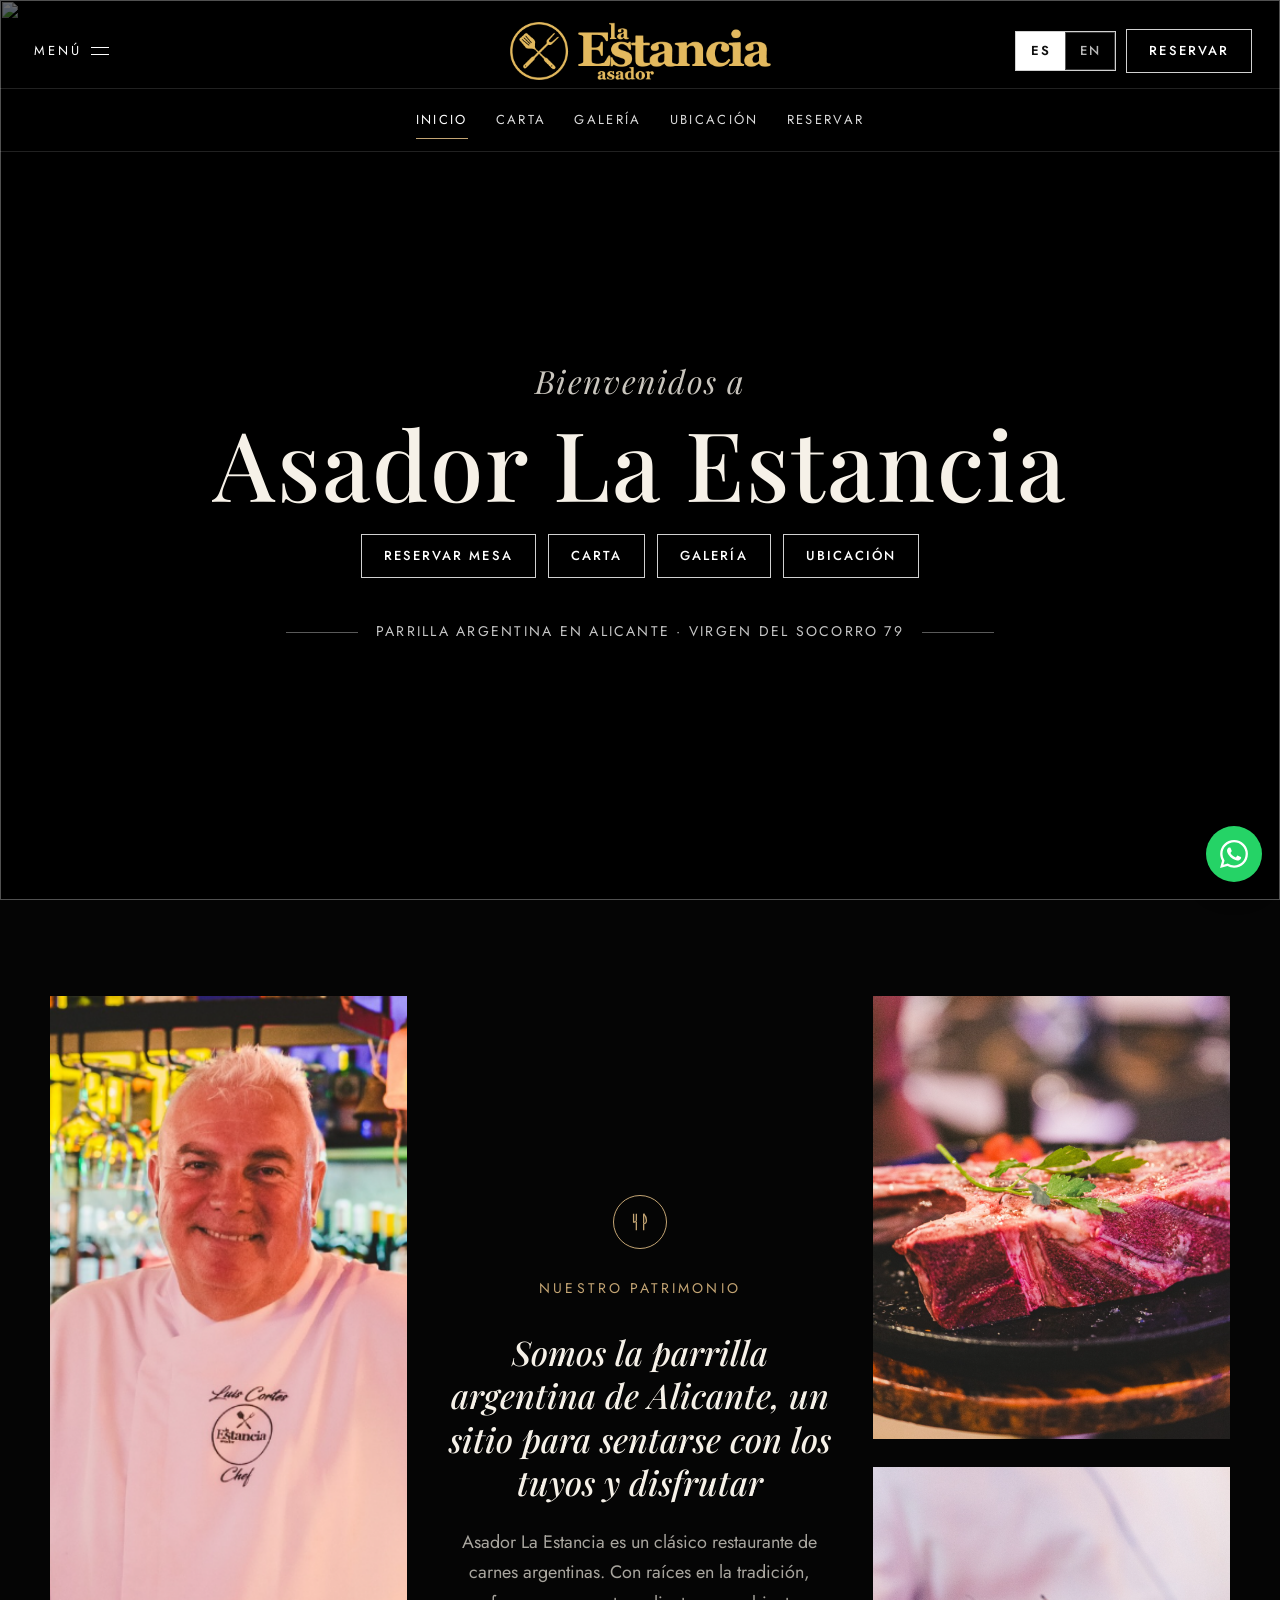
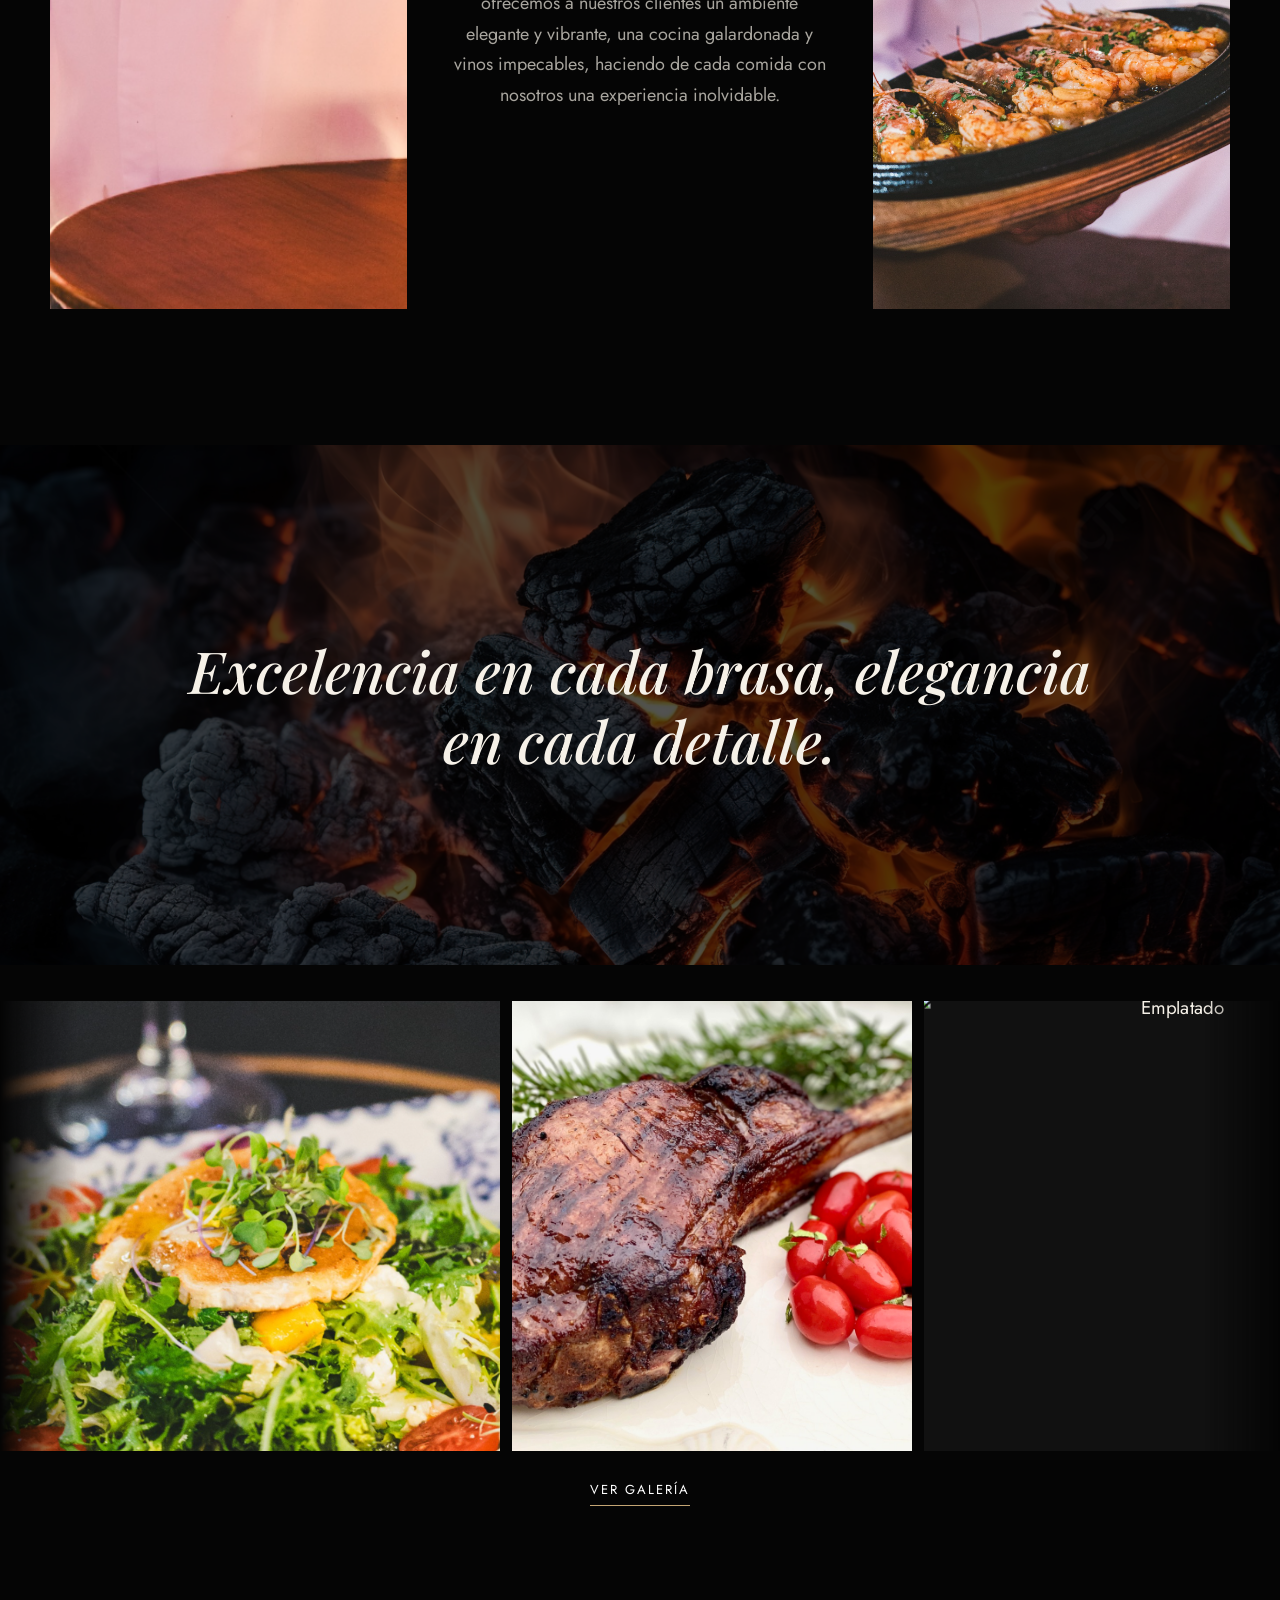
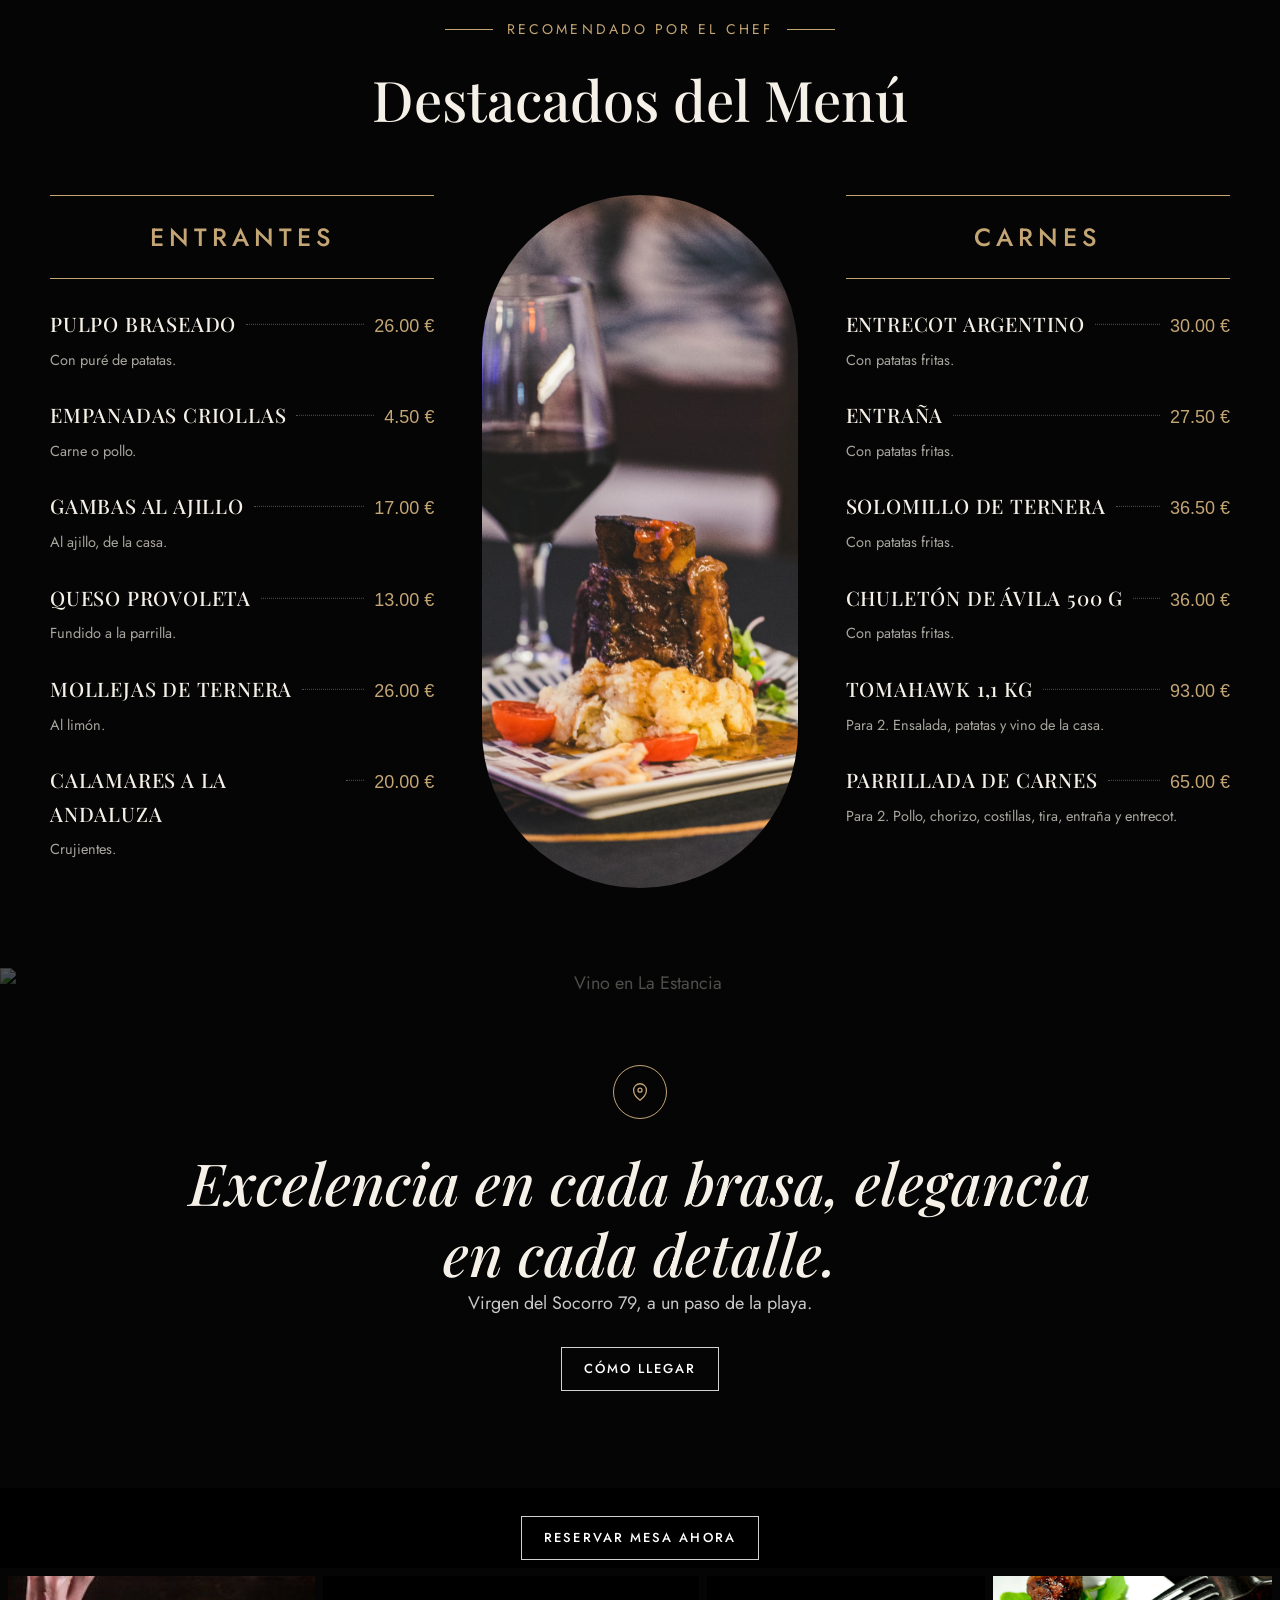
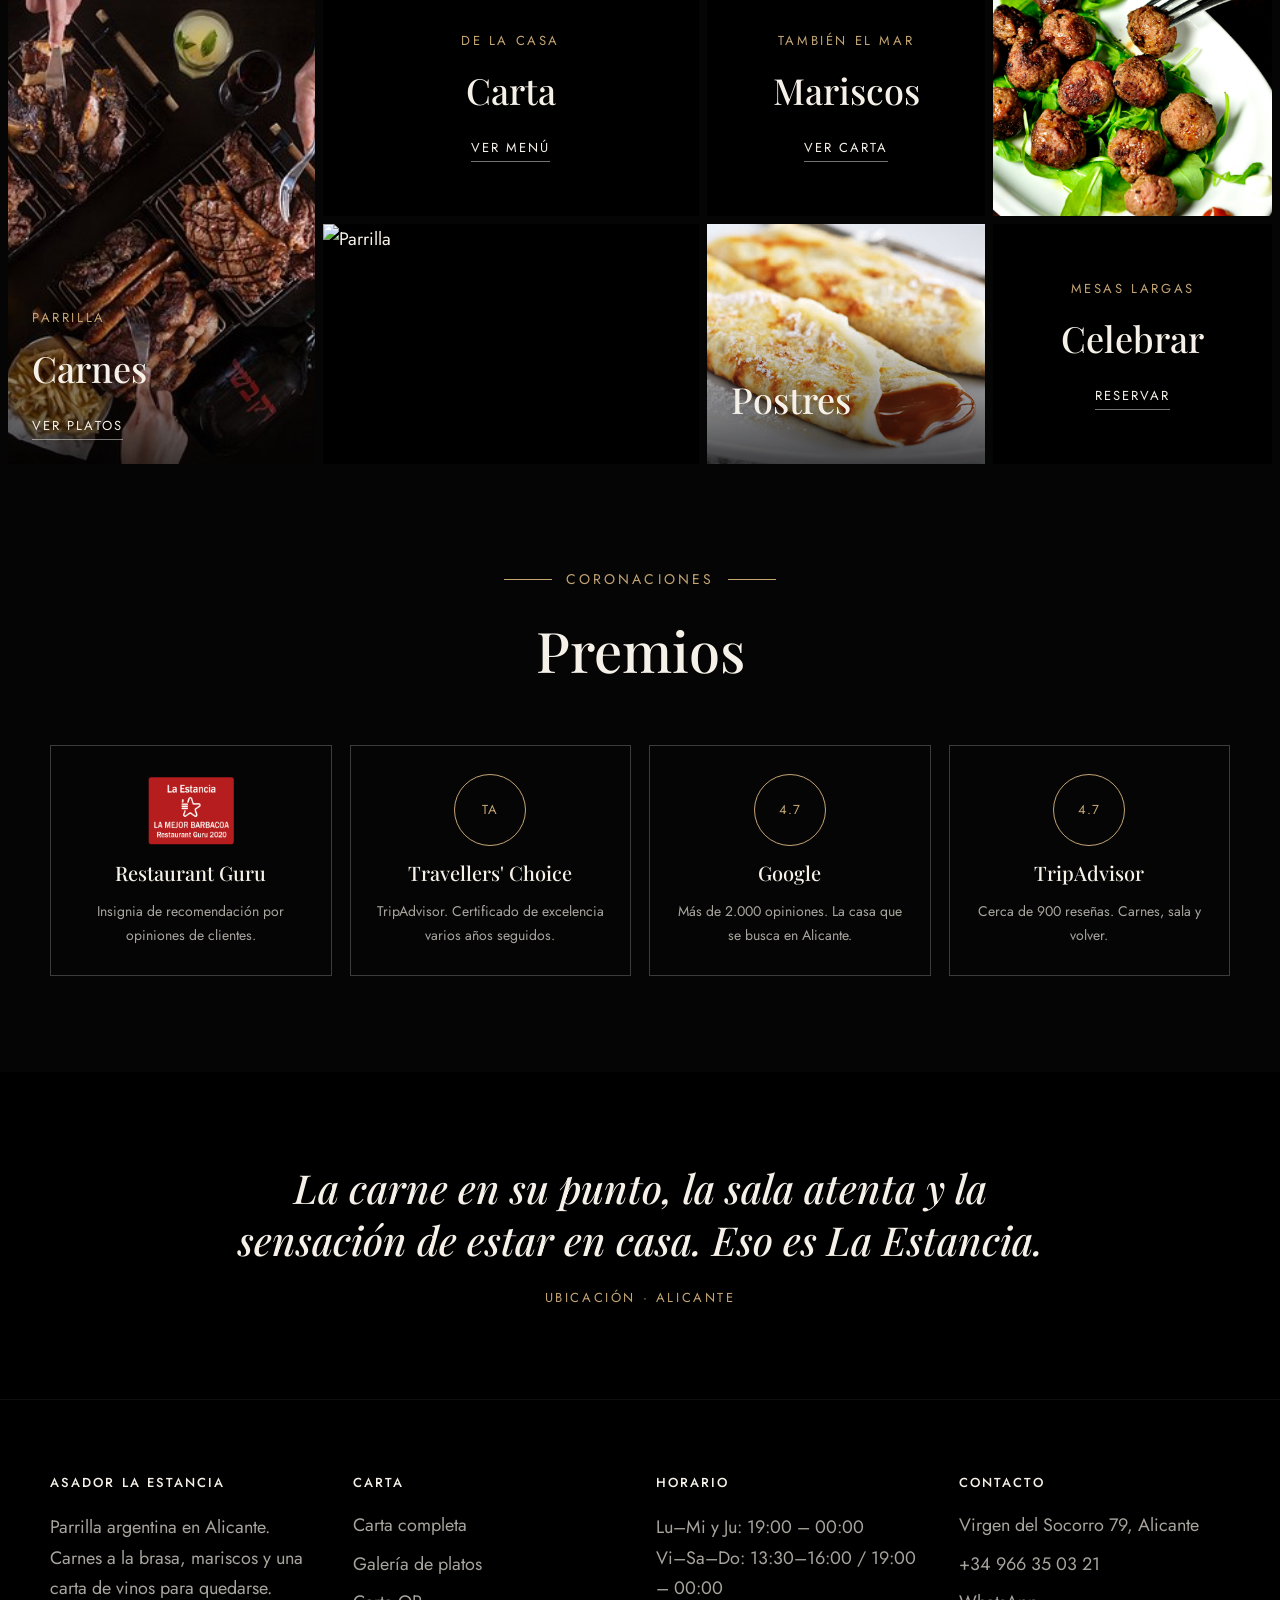
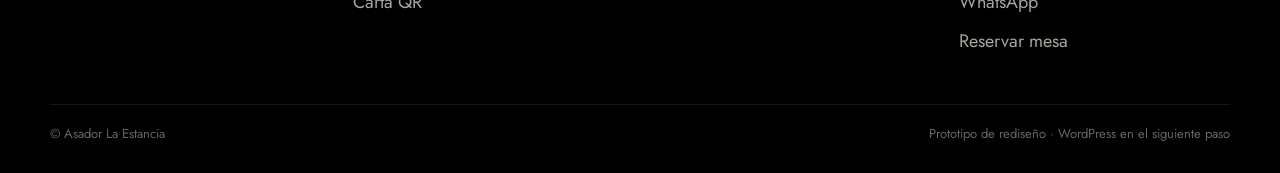
==== index.html @ e01e10c6 "Menu y sizes" ====
<!DOCTYPE html>
<html lang="es">
<head>
  <meta charset="UTF-8">
  <meta name="viewport" content="width=device-width, initial-scale=1">
  <title>Asador La Estancia · Parrilla argentina en Alicante</title>
  <meta name="description" content="Asador argentino en Alicante. Carnes a la brasa, mariscos y carta de vinos. Reserva mesa en Virgen del Socorro 79.">
  <link rel="icon" href="assets/images/brand/icon.png">
  <link rel="preconnect" href="https://fonts.googleapis.com">
  <link rel="preconnect" href="https://fonts.gstatic.com" crossorigin>
  <link href="https://fonts.googleapis.com/css2?family=Jost:wght@300;400;500;600&family=Playfair+Display:ital,wght@0,400;0,500;0,600;0,700;1,400;1,500;1,600&display=swap" rel="stylesheet">
  <link rel="stylesheet" href="css/style.css">
</head>
<body data-page="inicio">
  <a class="skip" href="#contenido">Saltar al contenido</a>
  <header class="site-header" data-header></header>

  <main id="contenido">
    <section class="hero">
      <div class="hero-slides" data-hero-slides aria-hidden="true">
        <img class="hero-bg is-active" src="assets/images/Hero1.png" alt="">
        <img class="hero-bg" src="assets/images/feast.jpg" alt="">
        <img class="hero-bg" src="assets/images/gallery/ember.jpg" alt="">
      </div>
      <div class="hero-content">
        <p class="hero-welcome" data-copy="h1">Bienvenidos a</p>
        <h1>Asador La Estancia</h1>
        <div class="hero-actions">
          <a class="btn-ghost" href="reservas.html" data-i18n="bookTable">Reservar mesa</a>
          <a class="btn-ghost" href="carta.html" data-i18n="nav.carta">Carta</a>
          <a class="btn-ghost" href="galeria.html" data-i18n="nav.galeria">Galería</a>
          <a class="btn-ghost" href="contacto.html" data-i18n="nav.contacto">La casa</a>
        </div>
        <p class="hero-note" data-copy="note">Parrilla argentina en Alicante · Virgen del Socorro 79</p>
      </div>
    </section>

    <section class="intro">
      <div class="intro-grid">
        <figure class="intro-photo intro-photo-tall">
          <img src="assets/images/Luis.png" alt="Luis, al frente de Asador La Estancia">
        </figure>
        <div class="intro-copy">
          <div class="gold-icon" aria-hidden="true">
            <svg viewBox="0 0 24 24" fill="none" stroke="currentColor" stroke-width="1.4"><path d="M8 3v7a2 2 0 0 1-2 2H5V3"/><path d="M8 12v9"/><path d="M16 3c2 2.2 3 4.5 3 7.2 0 2.3-1.2 3.8-3 3.8V21"/><path d="M16 3v10"/></svg>
          </div>
          <p class="section-kicker" data-copy="aboutK">La casa</p>
          <h2 data-copy="intro">Somos la parrilla argentina de Alicante, un sitio para sentarse con los tuyos y disfrutar</h2>
          <p data-copy="introP">Asador La Estancia es un clásico restaurante de carnes argentinas. Con raíces en la tradición, ofrecemos a nuestros clientes un ambiente elegante y vibrante, una cocina galardonada y vinos impecables, haciendo de cada comida con nosotros una experiencia inolvidable.</p>
        </div>
        <div class="intro-stack">
          <figure class="intro-photo">
            <img src="assets/images/intro2.png" alt="">
          </figure>
          <figure class="intro-photo">
            <img src="assets/images/intro3.png" alt="">
          </figure>
        </div>
      </div>
    </section>

        <section class="cta-band">
      <img src="assets/images/intro5.jpg" alt="Vino en La Estancia">
      <div class="inner">
        <h2 data-copy="cta1">Excelencia en cada brasa, elegancia en cada detalle.</h2>
      </div>
    </section>

    <section class="lookbook">
      <div class="lookbook-rail" data-lookbook>
        <div class="lookbook-track">
          <a class="lookbook-item" href="galeria.html"><img src="assets/images/intro4.png" alt="Plato de la casa"></a>
          <a class="lookbook-item is-wide" href="galeria.html"><img src="assets/images/tomahawk.jpg" alt="Tomahawk"></a>
          <a class="lookbook-item" href="galeria.html"><img src="assets/images/gallery/plated.jpg" alt="Emplatado"></a>
          <a class="lookbook-item" href="galeria.html"><img src="assets/images/gallery/prawns.jpg" alt="Gambas"></a>
          <a class="lookbook-item is-wide" href="galeria.html"><img src="assets/images/feast.jpg" alt="Parrillada"></a>
          <a class="lookbook-item" href="galeria.html"><img src="assets/images/gallery/seafood.jpg" alt="Mariscos"></a>
          <a class="lookbook-item" href="galeria.html"><img src="assets/images/gallery/ribs.jpg" alt="Costillas"></a>
          <a class="lookbook-item" href="galeria.html"><img src="assets/images/gallery/chimichurri.jpg" alt="Chimichurri"></a>
          <a class="lookbook-item" href="galeria.html"><img src="assets/images/gallery/wine.jpg" alt="Vino"></a>
          <a class="lookbook-item" href="galeria.html"><img src="assets/images/gallery/ember.jpg" alt="Brasa"></a>
          <a class="lookbook-item" href="galeria.html"><img src="assets/images/panqueques.jpg" alt="Panqueques"></a>
          <a class="lookbook-item is-wide" href="galeria.html"><img src="assets/images/gallery/cuttlefish.jpg" alt="Sepia"></a>
        </div>
      </div>
      <a class="intro-more lookbook-more" href="galeria.html" data-copy="galleryMore">Ver galería</a>
    </section>

    <section class="featured">
      <p class="section-kicker" data-copy="kicker">Carta destacada</p>
      <h2 class="section-title" data-copy="grill">La parrilla</h2>
      <div class="container menu-split">
        <div class="menu-col">
          <h2 data-copy="starters">Entrantes</h2>
          <article class="menu-item" data-dish="0">
            <header><h4>Pulpo braseado</h4><span class="price">26.00 €</span></header>
            <p>Con puré de patatas.</p>
          </article>
          <article class="menu-item" data-dish="1">
            <header><h4>Empanadas criollas</h4><span class="price">4.50 €</span></header>
            <p>Carne o pollo.</p>
          </article>
          <article class="menu-item" data-dish="2">
            <header><h4>Gambas al ajillo</h4><span class="price">17.00 €</span></header>
            <p>Al ajillo, de la casa.</p>
          </article>
          <article class="menu-item" data-dish="3">
            <header><h4>Queso provoleta</h4><span class="price">13.00 €</span></header>
            <p>Fundido a la parrilla.</p>
          </article>
          <article class="menu-item" data-dish="4">
            <header><h4>Mollejas de ternera</h4><span class="price">26.00 €</span></header>
            <p>Al limón.</p>
          </article>
          <article class="menu-item" data-dish="5">
            <header><h4>Calamares a la andaluza</h4><span class="price">20.00 €</span></header>
            <p>Crujientes.</p>
          </article>
        </div>
        <figure class="menu-visual">
          <img src="assets/images/menu.png" alt="Tomahawk a la parrilla">
        </figure>
        <div class="menu-col">
          <h2 data-copy="meats">Carnes</h2>
          <article class="menu-item" data-dish="6">
            <header><h4>Entrecot argentino</h4><span class="price">30.00 €</span></header>
            <p>Con patatas fritas.</p>
          </article>
          <article class="menu-item" data-dish="7">
            <header><h4>Entraña</h4><span class="price">27.50 €</span></header>
            <p>Con patatas fritas.</p>
          </article>
          <article class="menu-item" data-dish="8">
            <header><h4>Solomillo de ternera</h4><span class="price">36.50 €</span></header>
            <p>Con patatas fritas.</p>
          </article>
          <article class="menu-item" data-dish="9">
            <header><h4>Chuletón de Ávila 500 g</h4><span class="price">36.00 €</span></header>
            <p>Con patatas fritas.</p>
          </article>
          <article class="menu-item" data-dish="10">
            <header><h4>Tomahawk 1,1 kg</h4><span class="price">93.00 €</span></header>
            <p>Para 2. Ensalada, patatas y vino de la casa.</p>
          </article>
          <article class="menu-item" data-dish="11">
            <header><h4>Parrillada de carnes</h4><span class="price">65.00 €</span></header>
            <p>Para 2. Pollo, chorizo, costillas, tira, entraña y entrecot.</p>
          </article>
        </div>
      </div>
    </section>

    <section class="cta-band">
      <img src="assets/images/gallery/wine.jpg" alt="Vino en La Estancia">
      <div class="inner">
        <div class="gold-icon" aria-hidden="true">
          <svg viewBox="0 0 24 24" fill="none" stroke="currentColor" stroke-width="1.4"><path d="M12 21s7-5.4 7-11a7 7 0 1 0-14 0c0 5.6 7 11 7 11z"/><circle cx="12" cy="10" r="2.2"/></svg>
        </div>
        <h2 data-copy="cta">Una sola casa. La brasa, el vino y la mesa, en el centro de Alicante.</h2>
        <p data-copy="beach">Virgen del Socorro 79, a un paso de la playa.</p>
        <a class="btn-ghost" href="contacto.html" data-i18n="howTo">Cómo llegar</a>
      </div>
    </section>

    <div class="book-bar">
      <a class="btn-ghost" href="reservas.html" data-i18n="bookNow">Reservar mesa ahora</a>
    </div>

    <section class="mosaic">
      <a class="tile dark" href="carta.html">
        <div class="copy">
          <small data-tile="from">De la casa</small>
          <h3 data-tile="menu">Carta</h3>
          <span class="more" data-tile="viewMenu">Ver menú</span>
        </div>
      </a>
      <a class="tile photo tall" href="galeria.html">
        <img src="assets/images/feast.jpg" alt="Parrillada de La Estancia">
        <div class="copy">
          <small data-tile="grill">Parrilla</small>
          <h3 data-tile="meats">Carnes</h3>
          <span class="more" data-tile="viewDishes">Ver platos</span>
        </div>
      </a>
      <a class="tile dark" href="carta.html#pescados">
        <div class="copy">
          <small data-tile="sea">También el mar</small>
          <h3 data-tile="seafood">Mariscos</h3>
          <span class="more" data-tile="viewCarta">Ver carta</span>
        </div>
      </a>
      <a class="tile photo" href="galeria.html">
        <img src="assets/images/gallery/ember.jpg" alt="Brasa del asador">
      </a>
      <a class="tile photo" href="galeria.html">
        <img src="assets/images/gallery/grill.jpg" alt="Parrilla">
      </a>
      <a class="tile photo" href="carta.html#postres">
        <img src="assets/images/panqueques.jpg" alt="Panqueque con helado">
        <div class="copy">
          <small data-tile="end">El final</small>
          <h3 data-tile="desserts">Postres</h3>
        </div>
      </a>
      <a class="tile dark" href="reservas.html">
        <div class="copy">
          <small data-tile="long">Mesas largas</small>
          <h3 data-tile="celebrate">Celebrar</h3>
          <span class="more" data-tile="book">Reservar</span>
        </div>
      </a>
    </section>

    <section class="awards" id="premios">
      <p class="section-kicker" data-copy="awardsK">Coronaciones</p>
      <h2 class="section-title" data-copy="awards">Premios</h2>
      <div class="container award-grid">
        <article class="award-card">
          <img src="assets/images/guru.png" alt="Restaurant Guru">
          <strong>Restaurant Guru</strong>
          <span data-award="0">Insignia de recomendación por opiniones de clientes.</span>
        </article>
        <article class="award-card">
          <div class="award-mark">TA</div>
          <strong>Travellers' Choice</strong>
          <span data-award="1">TripAdvisor. Certificado de excelencia varios años seguidos.</span>
        </article>
        <article class="award-card">
          <div class="award-mark">4.7</div>
          <strong>Google</strong>
          <span data-award="2">Más de 2.000 opiniones. La casa que se busca en Alicante.</span>
        </article>
        <article class="award-card">
          <div class="award-mark">4.7</div>
          <strong>TripAdvisor</strong>
          <span data-award="3">Cerca de 900 reseñas. Carnes, sala y volver.</span>
        </article>
      </div>
    </section>

    <section class="quote-block">
      <h2 data-copy="quote">La carne en su punto, la sala atenta y la sensación de estar en casa. Eso es La Estancia.</h2>
      <cite data-copy="cite">Ubicación · Alicante</cite>
    </section>
  </main>

  <footer class="site-footer" data-footer></footer>
  <script src="js/menu.js"></script>
  <script src="js/allergens.js"></script>
  <script src="js/site.js"></script>
</body>
</html>
---- css/style.css ----
:root {
  --bg: #050505;
  --bg-soft: #0b0b0b;
  --ink: #f6f1e8;
  --muted: rgba(246, 241, 232, 0.68);
  --dim: rgba(246, 241, 232, 0.42);
  --gold: #c4a574;
  --gold-soft: rgba(196, 165, 116, 0.85);
  --line: rgba(255, 255, 255, 0.22);
  --serif: "Playfair Display", "Times New Roman", serif;
  --sans: "Jost", "Helvetica Neue", sans-serif;
  --price: Helvetica, "Helvetica Neue", Arial, sans-serif;
  --header-h: 148px;
}

*,
*::before,
*::after { box-sizing: border-box; }

html { scroll-behavior: smooth; }

.reveal {

  opacity: 0;
  transform: translateY(40px);
  transition: opacity 0.9s ease, transform 0.95s cubic-bezier(0.22, 1, 0.36, 1);
}

.reveal.is-in {
  opacity: 1;
  transform: none;
}

@keyframes line-wipe {
  0% { transform: scaleX(1); transform-origin: left center; }
  42% { transform: scaleX(0); transform-origin: left center; }
  43% { transform: scaleX(0); transform-origin: right center; }
  100% { transform: scaleX(1); transform-origin: right center; }
}

@media (prefers-reduced-motion: reduce) {
  html { scroll-behavior: auto; }
  .reveal {
    opacity: 1;
    transform: none;
    transition: none;
  }
  .intro-photo img { transform: none; transition: none; }
  .lookbook-track { animation: none; }
  .lookbook-rail { overflow-x: auto; mask-image: none; }
  .lookbook-set[aria-hidden="true"] { display: none; }
  .header-nav a::after,
  .nav-drawer a::after,
  .intro-more::after,
  .tile .more::after {
    transition: none;
    animation: none !important;
  }
}

html, body {
  margin: 0;
  padding: 0;
  background: var(--bg);
  color: var(--ink);
  font-family: var(--sans);
  font-weight: 400;
  font-size: 18px;
  line-height: 1.7;
}

img { max-width: 100%; display: block; }
a { color: inherit; text-decoration: none; }
button, input, select, textarea { font: inherit; color: inherit; }
button { cursor: pointer; background: none; border: 0; }

.skip {
  position: absolute;
  left: -999px;
  top: 0;
}

.skip:focus {
  left: 16px;
  top: 16px;
  z-index: 80;
  background: #fff;
  color: #111;
  padding: 8px 12px;
}

.visually-hidden {
  position: absolute;
  width: 1px;
  height: 1px;
  overflow: hidden;
  clip: rect(0 0 0 0);
}

.container {
  width: min(1180px, calc(100% - 48px));
  margin: 0 auto;
}

.narrow { width: min(760px, calc(100% - 48px)); }

/* Header — PatioTime overlay */
.site-header {
  position: absolute;
  inset: 0 0 auto;
  z-index: 40;
  color: #fff;
}

.site-header.is-solid {
  position: fixed;
  background: rgba(5, 5, 5, 0.94);
  backdrop-filter: blur(10px);
  border-bottom: 1px solid rgba(255, 255, 255, 0.06);
}

.header-top {
  display: grid;
  grid-template-columns: 1fr auto 1fr;
  align-items: center;
  gap: 16px;
  padding: 22px 28px 8px;
}

.menu-toggle {
  justify-self: start;
  display: inline-flex;
  align-items: center;
  gap: 10px;
  letter-spacing: 0.22em;
  font-size: 13px;
  text-transform: uppercase;
  color: #fff;
}

.menu-toggle-icon {
  width: 18px;
  height: 10px;
  display: block;
  position: relative;
  flex: 0 0 18px;
}

.menu-toggle-icon::before,
.menu-toggle-icon::after {
  content: "";
  position: absolute;
  left: 0;
  right: 0;
  height: 1px;
  background: #fff;
}

.menu-toggle-icon::before { top: 1px; }
.menu-toggle-icon::after { bottom: 1px; }

.brand {
  display: grid;
  justify-items: center;
  gap: 4px;
}

.brand img,
.brand-logo {
  height: 58px;
  width: auto;
}

.brand-logo-mark { display: none; }

.brand small {
  display: none;
}

.btn-ghost {
  display: inline-flex;
  align-items: center;
  justify-content: center;
  min-height: 44px;
  padding: 0 22px;
  border: 1px solid rgba(255, 255, 255, 0.82);
  color: #fff;
  letter-spacing: 0.16em;
  text-transform: uppercase;
  font-size: 13px;
  font-weight: 500;
  transition: 0.25s ease;
}

.btn-ghost:hover {
  background: #fff;
  color: #111;
}

.header-actions {
  justify-self: end;
  display: flex;
  align-items: center;
  gap: 10px;
}

.header-lang {
  display: inline-flex;
  border: 1px solid rgba(255, 255, 255, 0.82);
}

.header-lang button {
  min-height: 44px;
  padding: 0 12px;
  border: 0;
  letter-spacing: 0.14em;
  text-transform: uppercase;
  font-size: 13px;
  font-weight: 500;
  color: rgba(255, 255, 255, 0.72);
  -webkit-text-fill-color: rgba(255, 255, 255, 0.72);
}

.header-lang button.is-active,
.lang-toggle.header-lang button.is-active {
  color: #111 !important;
  -webkit-text-fill-color: #111 !important;
  background: #fff;
  font-weight: 600;
}

.header-lang button + button {
  border-left: 1px solid rgba(255, 255, 255, 0.35);
}

.header-nav {
  display: flex;
  justify-content: center;
  gap: 28px;

      border-style: solid;
    border-width: 1px 0px 1px 0px;
    border-color: #FFFFFF21;
    padding: 20px 0px 20px 0px;
}

.header-nav a {
  position: relative;
  font-size: 13px;
  letter-spacing: 0.18em;
  text-transform: uppercase;
  color: rgba(255, 255, 255, 0.86);
}

.header-nav a::after {
  content: "";
  position: absolute;
  left: 0;
  right: 0;
  bottom: -8px;
  height: 1px;
  background: var(--gold);
  transform: scaleX(0);
  transform-origin: right center;
  transition: transform 0.45s cubic-bezier(0.22, 1, 0.36, 1);
}

.header-nav a:hover { color: #fff; }

.header-nav a:hover::after {
  transform: scaleX(1);
  transform-origin: left center;
}

.header-nav a.is-active {
  color: #fff;
}

.header-nav a.is-active::after {
  transform: scaleX(1);
  transform-origin: left center;
}

.header-nav a.is-active:hover::after {
  animation: line-wipe 0.7s cubic-bezier(0.22, 1, 0.36, 1);
}

.nav-drawer a.is-active {
  color: var(--gold);
}

.nav-drawer {
  position: fixed;
  inset: 0;
  background-color: #050505;
  background-image:
    linear-gradient(rgba(5, 5, 5, 0.72), rgba(5, 5, 5, 0.72)),
    url("../assets/images/asado.webp");
  background-position: center;
  background-size: cover;
  background-repeat: no-repeat;
  z-index: 50;
  display: none;
  align-items: center;
  justify-content: center;
  text-align: center;
}

.nav-drawer.is-open { display: flex; }

.nav-drawer nav {
  display: grid;
  gap: 18px;
}

.nav-drawer a {
  position: relative;
  display: inline-block;
  justify-self: center;
  font-family: var(--serif);
  font-size: clamp(28px, 5vw, 42px);
  font-style: italic;
}

.nav-drawer a::after {
  content: "";
  position: absolute;
  left: 0;
  right: 0;
  bottom: -4px;
  height: 1px;
  background: var(--gold);
  transform: scaleX(0);
  transform-origin: right center;
  transition: transform 0.45s cubic-bezier(0.22, 1, 0.36, 1);
}

.nav-drawer a:hover::after,
.nav-drawer a.is-active::after {
  transform: scaleX(1);
  transform-origin: left center;
}

.nav-drawer a.is-active:hover::after {
  animation: line-wipe 0.7s cubic-bezier(0.22, 1, 0.36, 1);
}

.nav-drawer .close {
  position: absolute;
  top: 28px;
  right: 32px;
  letter-spacing: 0.18em;
  text-transform: uppercase;
  font-size: 13px;
}

/* Hero */
.hero {
  position: relative;
  min-height: 100vh;
  display: grid;
  place-items: center;
  text-align: center;
  overflow: hidden;
  background: #000;
}

.hero-slides {
  position: absolute;
  inset: 0;
}

.hero img.hero-bg,
.page-hero img.hero-bg {
  position: absolute;
  inset: 0;
  width: 100%;
  height: 100%;
  object-fit: cover;
  filter: brightness(0.42) saturate(0.92);
}

.hero-slides .hero-bg {
  opacity: 0;
  transform: scale(1);
  transition: opacity 1.1s ease;
}

.hero-slides .hero-bg.is-active {
  opacity: 1;
  animation: hero-zoom 5s linear forwards;
}

@keyframes hero-zoom {
  from { transform: scale(1.22); }
  to { transform: scale(1); }
}

@media (prefers-reduced-motion: reduce) {
  .hero-slides .hero-bg.is-active { animation: none; transform: scale(1); }
}

.hero-content,
.page-hero-content {
  position: relative;
  z-index: 2;
  width: min(980px, calc(100% - 32px));
  padding: 170px 0 72px;
}

.hero-welcome {
  margin: 0 0 10px;
  font-family: var(--serif);
  font-style: italic;
  font-weight: 400;
  font-size: clamp(20px, 3vw, 32px);
  letter-spacing: 0.04em;
  color: rgba(246, 241, 232, 0.82);
}

.hero h1,
.page-hero h1 {
  margin: 0 0 28px;
  font-family: var(--serif);
  font-weight: 500;
  font-size: clamp(48px, 8vw, 96px);
  line-height: 0.92;
  letter-spacing: 0.02em;
}

.hero-actions {
  display: flex;
  flex-wrap: wrap;
  justify-content: center;
  gap: 12px;
}

.hero-note {
  display: flex;
  align-items: center;
  justify-content: center;
  gap: 18px;
  margin: 42px 0 0;
  letter-spacing: 0.16em;
  text-transform: uppercase;
  font-size: 14px;
  color: rgba(255, 255, 255, 0.78);
}

.hero-note::before,
.hero-note::after {
  content: "";
  width: 72px;
  height: 1px;
  background: rgba(255, 255, 255, 0.35);
}

.page-hero {
  position: relative;
  min-height: 46vh;
  display: grid;
  place-items: center;
  text-align: center;
  overflow: hidden;
  background: #000;
}

.page-hero p {
  margin: 0;
  color: rgba(255, 255, 255, 0.78);
}

/* Intro — 3 columns like PatioTime About */
.intro {
  padding: 96px 24px;
  background: var(--bg);
}

.intro-grid {
  width: min(1180px, 100%);
  margin: 0 auto;
  display: grid;
  grid-template-columns: minmax(0, 1fr) minmax(260px, 1.15fr) minmax(0, 1fr);
  gap: 28px;
  align-items: stretch;
  min-height: 640px;
}

.intro-photo {
  margin: 0;
  overflow: hidden;
  background: #111;
  height: 100%;
}

.intro-photo img {
  width: 100%;
  height: 100%;
  object-fit: cover;
  display: block;
  transform: scale(1.08);
  transition: transform 1.6s cubic-bezier(0.22, 1, 0.36, 1);
}

.intro-photo.reveal.is-in img,
.intro-photo:not(.reveal) img {
  transform: none;
}

.intro-photo-tall { min-height: 640px; }
.intro-photo-tall img { object-position: 50% 18%; }

.intro-stack {
  display: grid;
  grid-template-rows: 1fr 1fr;
  gap: 28px;
  height: 100%;
}

.intro-stack .intro-photo { min-height: 0; }

.intro-copy {
  display: grid;
  place-content: center;
  justify-items: center;
  text-align: center;
  padding: 36px 12px;
}

.intro-more {
  position: relative;
  display: inline-block;
  margin-top: 28px;
  letter-spacing: 0.16em;
  text-transform: uppercase;
  font-size: 13px;
  padding-bottom: 4px;
  color: #fff;
  transition: color 0.25s ease;
}

.intro-more::after {
  content: "";
  position: absolute;
  left: 0;
  right: 0;
  bottom: 0;
  height: 1px;
  background: var(--gold);
  transform: scaleX(1);
  transform-origin: left center;
}

.intro-more:hover { color: var(--gold); }

.intro-more:hover::after {
  animation: line-wipe 0.7s cubic-bezier(0.22, 1, 0.36, 1);
}

.gold-icon {
  width: 54px;
  height: 54px;
  margin: 0 auto 28px;
  border: 1px solid var(--gold);
  border-radius: 50%;
  display: grid;
  place-items: center;
  color: var(--gold);
}

.gold-icon svg { width: 22px; height: 22px; }

.intro h2,
.quote-block h2 {
  margin: 0 auto 22px;
  max-width: 820px;
  font-family: var(--serif);
  font-style: italic;
  font-weight: 500;
  font-size: clamp(26px, 3.4vw, 40px);
  line-height: 1.28;
}

.cta-band h2 {
  margin: 0 auto;
  max-width: 920px;
  font-family: var(--serif);
  font-style: italic;
  font-weight: 500;
  font-size: clamp(32px, 5.2vw, 58px);
  line-height: 1.22;
}

.intro-copy h2 {
  max-width: 420px;
  font-size: clamp(28px, 3vw, 34px);
}

.intro p,
.quote-block p {
  margin: 0 auto;
  max-width: 680px;
  color: var(--muted);
}

.intro-copy p:not(.section-kicker) {
  max-width: 380px;
}

/* Lookbook — infinite product reel */
.lookbook {
  padding: 36px 0 20px;
  text-align: center;
  overflow: hidden;
  
}

.lookbook .section-kicker { margin-bottom: 28px; }

.lookbook-rail {
  overflow: hidden;
  mask-image: linear-gradient(90deg, transparent, #000 6%, #000 94%, transparent);
}

.lookbook-track {
  display: flex;
  width: max-content;
  animation: lookbook-scroll 55s linear infinite;
}

.lookbook-rail:hover .lookbook-track,
.lookbook-rail:focus-within .lookbook-track {
  animation-play-state: paused;
}

.lookbook-set {
  display: flex;
  gap: 12px;
  padding-right: 12px;
}

.lookbook-item {
  position: relative;
  flex: 0 0 auto;
  width: 500px;
  height: 50vh;
  overflow: hidden;
  background: #111;
}

.lookbook-item.is-wide { width: 400px; }

.lookbook-item img {
  width: 100%;
  height: 100%;
  object-fit: cover;
  display: block;
  transform: scale(1.04);
  transition: transform 0.8s cubic-bezier(0.22, 1, 0.36, 1);
}

.lookbook-item:hover img { transform: scale(1.12); }

.lookbook-more { margin-top: 28px; }

@keyframes lookbook-scroll {
  from { transform: translateX(0); }
  to { transform: translateX(-50%); }
}

/* Featured menus */
.featured {
  padding: 92px 0 40px;
  background: var(--bg);
}

.section-kicker {
  display: flex;
  align-items: center;
  justify-content: center;
  gap: 14px;
  margin: 0 0 10px;
  text-align: center;
  letter-spacing: 0.22em;
  text-transform: uppercase;
  font-size: 14px;
  color: var(--gold) !important;
}

.section-kicker::before,
.section-kicker::after {
  content: "";
  flex: 1;
  max-width: 48px;
  height: 1px;
  background: var(--gold);
}

.intro-copy .section-kicker{
    padding-bottom: 30px;
}

.section-title {
  margin: 0 0 48px;
  text-align: center;
  font-family: var(--serif);
  font-weight: 500;
  font-size: clamp(34px, 5vw, 56px);
  color: var(--ink);
}

.menu-split {
  display: grid;
  grid-template-columns: 1fr minmax(220px, 0.82fr) 1fr;
  gap: 40px 48px;
  align-items: stretch;
}

.menu-visual {
  margin: 0;
  min-height: 560px;
  height: 100%;
  overflow: hidden;
  background: #111;
  border-radius: 280px 280px 280px 280px;
}

.menu-visual img {
  width: 100%;
  height: 100%;
  object-fit: cover;
  display: block;
}

.menu-col h2 {
  display: flex;
  align-items: center;
  justify-content: center;
  gap: 14px;
  margin: 0 0 28px;
  text-align: center;
  letter-spacing: 0.2em;
  text-transform: uppercase;
  font-size: 25px;
  font-weight: 500;
  color: var(--gold);
  padding-top: 20px;
  padding-bottom: 20px;
  border-bottom: solid 1px;
  border-top: solid 1px;
}



.menu-item {
  margin: 0 0 26px;
}

.menu-item header {
  display: flex;
  align-items: baseline;
  gap: 10px;
  width: 100%;
}

.menu-item header::after {
  content: "";
  order: 2;
  flex: 1 1 auto;
  min-width: 18px;
  border-bottom: 1px dotted rgba(255, 255, 255, 0.3);
  transform: translateY(-0.4em);
}

.menu-item h4,
.menu-item .name {
  order: 1;
  flex: 0 1 auto;
  margin: 0;
  font-family: var(--serif);
  font-size: 20px;
  font-weight: 500;
  letter-spacing: 0.04em;
  text-transform: uppercase;
}

.price,
.menu-item .price {
  font-family: var(--price);
}

.menu-item .price {
  order: 3;
  flex: 0 0 auto;
  margin-left: auto;
  color: var(--gold);
  font-size: 18px;
  white-space: nowrap;
}

.menu-item p,
.menu-item .desc {
  margin: 6px 0 0;
  color: var(--muted);
  font-size: 14.5px;
}

.menu-item .en {
  color: var(--dim);
  font-size: 13px;
}

.allergens {
  display: flex;
  flex-wrap: wrap;
  gap: 6px;
  margin-top: 8px;
}

.chip {
  display: inline-flex;
  align-items: center;
  min-height: 22px;
  padding: 0 7px;
  border: 1px solid rgba(196, 165, 116, 0.35);
  color: var(--gold);
  font-size: 13px;
  letter-spacing: 0.08em;
  text-transform: uppercase;
}

/* CTA band */
.cta-band {
  position: relative;
  min-height: 520px;
  margin-top: 40px;
  display: grid;
  place-items: center;
  text-align: center;
  overflow: hidden;
}

.cta-band img {
  position: absolute;
  inset: 0;
  width: 100%;
  height: 100%;
  object-fit: cover;
  filter: brightness(0.32);
}

.cta-band .inner { position: relative; z-index: 1; padding: 80px 24px; }

.cta-band p {
  margin: 0 0 28px;
  color: rgba(255, 255, 255, 0.78);
}

/* Feature mosaic */
.book-bar {
  background: #000;
  text-align: center;
  padding: 28px 16px 8px;
}

.mosaic {
  display: grid;
  grid-template-columns: 1.1fr 1.35fr 1fr 1fr;
  grid-template-rows: 240px 240px;
  gap: 8px;
  padding: 8px;
}

.tile {
  position: relative;
  overflow: hidden;
  background: #000;
  display: grid;
  place-items: end start;
  min-height: 220px;
}

.tile img {
  position: absolute;
  inset: 0;
  width: 100%;
  height: 100%;
  object-fit: cover;
  transition: transform 0.6s ease;
}

.tile:hover img { transform: scale(1.06); }

.tile.tall { grid-row: 1 / span 2; }

.tile.dark {
  place-items: center;
  text-align: center;
  padding: 28px;
}

.tile .copy {
  position: relative;
  z-index: 1;
  padding: 24px;
}

.tile.photo .copy {
  background: linear-gradient(transparent, rgba(0, 0, 0, 0.72));
  width: 100%;
}

.tile small {
  display: block;
  margin-bottom: 8px;
  letter-spacing: 0.2em;
  text-transform: uppercase;
  font-size: 13px;
  color: var(--gold);
}

.tile h3 {
  margin: 0 0 10px;
  font-family: var(--serif);
  font-weight: 500;
  font-size: clamp(26px, 3vw, 36px);
}

.tile .more {
  position: relative;
  display: inline-block;
  letter-spacing: 0.16em;
  text-transform: uppercase;
  font-size: 13px;
  padding-bottom: 3px;
}

.tile .more::after {
  content: "";
  position: absolute;
  left: 0;
  right: 0;
  bottom: 0;
  height: 1px;
  background: rgba(255, 255, 255, 0.45);
  transform: scaleX(1);
  transform-origin: left center;
}

.tile:hover .more::after {
  background: var(--gold);
  animation: line-wipe 0.7s cubic-bezier(0.22, 1, 0.36, 1);
}

/* Awards */
.awards {
  padding: 96px 0;
  background: var(--bg);
}

.award-grid {
  display: grid;
  grid-template-columns: repeat(4, 1fr);
  gap: 18px;
}

.award-card {
  border: 1px solid var(--line);
  min-height: 210px;
  padding: 28px 20px;
  text-align: center;
  display: grid;
  align-content: center;
  justify-items: center;
  gap: 10px;
}

.award-card img {
  height: 72px;
  width: auto;
  object-fit: contain;
}

.award-mark {
  width: 72px;
  height: 72px;
  border: 1px solid var(--gold);
  border-radius: 50%;
  display: grid;
  place-items: center;
  color: var(--gold);
  letter-spacing: 0.08em;
  text-transform: uppercase;
  font-size: 13px;
}

.award-card strong {
  font-family: var(--serif);
  font-size: 20px;
  font-weight: 500;
}

.award-card span { color: var(--muted); font-size: 14px; }

/* Quote */
.quote-block {
  padding: 90px 24px;
  text-align: center;
  background: #000;
}

.quote-block cite {
  display: block;
  margin-top: 18px;
  letter-spacing: 0.2em;
  text-transform: uppercase;
  font-size: 13px;
  font-style: normal;
  color: var(--gold);
}

/* Gallery page */
.gallery-grid {
  display: grid;
  grid-template-columns: repeat(3, 1fr);
  gap: 8px;
  padding: 8px;
}

.gallery-grid a,
.gallery-grid figure {
  margin: 0;
  overflow: hidden;
}

.gallery-grid img {
  width: 100%;
  height: 320px;
  object-fit: cover;
  transition: transform 0.5s ease;
}

.gallery-grid a:hover img { transform: scale(1.05); }

.gallery-grid .wide { grid-column: span 2; }
.gallery-grid .wide img { height: 420px; }

/* Menu page */
.menu-page { padding: 56px 0 100px; }

.menu-tools {
  display: flex;
  justify-content: space-between;
  gap: 16px;
  align-items: center;
  flex-wrap: wrap;
  margin-bottom: 28px;
}

.tabs {
  display: flex;
  gap: 8px;
  overflow: auto;
  padding-bottom: 4px;
}

.tabs button,
.lang-toggle button {
  border: 1px solid var(--line);
  min-height: 38px;
  padding: 0 14px;
  letter-spacing: 0.12em;
  text-transform: uppercase;
  font-size: 13px;
  color: var(--muted);
}

.tabs button.is-active,
.lang-toggle:not(.header-lang) button.is-active {
  border-color: #fff;
  color: #fff;
}

.legend {
  margin: 0 0 40px;
  padding: 18px 20px;
  border: 1px solid rgba(255, 255, 255, 0.1);
  color: var(--muted);
  font-size: 14px;
}

.legend-list {
  display: flex;
  flex-wrap: wrap;
  gap: 8px 14px;
  margin-top: 10px;
}

.menu-section { margin: 0 0 64px; }

.menu-section h2 {
  margin: 0 0 28px;
  text-align: center;
  letter-spacing: 0.2em;
  text-transform: uppercase;
  font-size: 14px;
  color: var(--gold);
  font-weight: 500;
}

.menu-section h2::after {
  content: "";
  display: block;
  width: 56px;
  height: 1px;
  margin: 12px auto 0;
  background: var(--gold);
}

.menu-grid {
  display: grid;
  grid-template-columns: 1fr 1fr;
  gap: 8px 56px;
}

.menu-section h3 {
  grid-column: 1 / -1;
  margin: 18px 0 8px;
  font-family: var(--serif);
  font-size: 22px;
  font-weight: 500;
}

/* Contact / booking */
.split {
  display: grid;
  grid-template-columns: 0.9fr 1.1fr;
  min-height: 560px;
}

.split-copy {
  padding: 72px 48px;
  background: var(--bg-soft);
}

.split-copy h2 {
  margin: 0 0 16px;
  font-family: var(--serif);
  font-size: 40px;
  font-weight: 500;
}

.split-copy p { color: var(--muted); }

.hours {
  display: grid;
  gap: 14px;
  margin: 28px 0;
}

.hours div {
  display: flex;
  justify-content: space-between;
  gap: 16px;
  border-bottom: 1px solid rgba(255, 255, 255, 0.08);
  padding-bottom: 10px;
}

.map-wrap,
.booking-slot {
  min-height: 560px;
  background: #111;
}

.map-wrap iframe {
  width: 100%;
  height: 100%;
  min-height: 560px;
  border: 0;
  filter: grayscale(1) contrast(1.05);
}

.booking-slot {
  display: grid;
  place-items: center;
  padding: 40px 24px;
  text-align: center;
  background:
    linear-gradient(rgba(0, 0, 0, 0.55), rgba(0, 0, 0, 0.55)),
    url("../assets/images/gallery/dining.jpg") center/cover;
}

.booking-box {
  width: min(520px, 100%);
  padding: 36px 28px;
  background: rgba(8, 8, 8, 0.88);
  border: 1px solid var(--line);
}

.booking-box h3 {
  margin: 0 0 12px;
  font-family: var(--serif);
  font-size: 32px;
  font-weight: 500;
}

.notice {
  margin: 0 0 22px;
  color: var(--gold);
  font-size: 14px;
}

.actions { display: flex; flex-wrap: wrap; gap: 10px; justify-content: center; }

/* Footer */
.site-footer {
  background: #000;
  padding: 72px 0 0;
  border-top: 1px solid rgba(255, 255, 255, 0.06);
}

.footer-grid {
  display: grid;
  grid-template-columns: repeat(4, 1fr);
  gap: 32px;
  padding-bottom: 48px;
}

.site-footer h3 {
  margin: 0 0 16px;
  letter-spacing: 0.16em;
  text-transform: uppercase;
  font-size: 13px;
  font-weight: 500;
}

.site-footer p,
.site-footer a { color: var(--muted); }
.site-footer a:hover { color: #fff; }
.site-footer .stack { display: grid; gap: 8px; }

.footer-copy {
  display: flex;
  justify-content: space-between;
  gap: 16px;
  flex-wrap: wrap;
  padding: 18px 0 28px;
  border-top: 1px solid rgba(255, 255, 255, 0.08);
  color: var(--dim);
  font-size: 13px;
}

.wa {
  position: fixed;
  right: 18px;
  bottom: 18px;
  z-index: 30;
  width: 56px;
  height: 56px;
  border-radius: 50%;
  background: #25d366;
  color: #fff;
  display: grid;
  place-items: center;
  box-shadow: 0 8px 24px rgba(0, 0, 0, 0.35);
}

.wa svg { width: 28px; height: 28px; }

@media (max-width: 980px) {
  .header-nav { display: none; }
  .header-top { padding: 16px 18px; }
  .brand-logo-full { display: none; }
  .brand-logo-mark { display: block; height: 46px; }
  .lookbook-item { 
    width: 200px; 
    /*height: 240px; */
  }
  .lookbook-item.is-wide { width: 320px; }
  .lookbook-track { animation-duration: 32s; }
  .intro-grid {
    grid-template-columns: 1fr 1fr;
    grid-template-areas:
      "photo stack"
      "copy copy";
    min-height: 0;
    gap: 16px;
  }
  .intro-photo-tall {
    grid-area: photo;
    height: 420px;
    min-height: 0;
  }
  .intro-stack {
    grid-area: stack;
    grid-template-columns: none;
    grid-template-rows: 1fr 1fr;
    height: 420px;
    gap: 16px;
  }
  .intro-stack .intro-photo {
    height: auto;
    min-height: 0;
  }
  .intro-copy {
    grid-area: copy;
    padding: 28px 8px 0;
  }
  .menu-grid,
  .award-grid,
  .split,
  .footer-grid { grid-template-columns: 1fr; }
  .mosaic {
    grid-template-columns: 1fr 1fr;
    grid-template-rows: none;
  }
  .tile.tall { grid-row: auto; min-height: 280px; }
  .gallery-grid { grid-template-columns: 1fr 1fr; }
  .gallery-grid .wide { grid-column: span 2; }
  .split-copy { padding: 48px 24px; }

  .menu-split {
    grid-template-columns: 1fr 1fr;
    gap: 36px 40px;
  }
  .menu-visual { display: none; }
}

@media (max-width: 760px) {
  .menu-split {
    grid-template-columns: 1fr;
    max-width: 520px;
    margin-inline: auto;
  }
}

@media (max-width: 640px) {
  .header-actions { gap: 6px; }
  .header-lang button { min-height: 40px; padding: 0 8px; }
  .header-cta { padding: 0 12px; font-size: 10px; }
  .hero-actions { flex-direction: column; align-items: center; }
  .hero-actions .btn-ghost { width: min(260px, 100%); }
  .hero-note::before,
  .hero-note::after { width: 24px; }
  .intro-photo-tall,
  .intro-stack { height: 280px; }
  .intro { padding: 56px 16px; }
  .lookbook-track { animation-duration: 22s; }

  .mosaic,
  .gallery-grid { grid-template-columns: 1fr; }
  .gallery-grid .wide { grid-column: auto; }
  .gallery-grid img,
  .gallery-grid .wide img { height: 260px; }
  .award-grid { grid-template-columns: 1fr 1fr; }
}
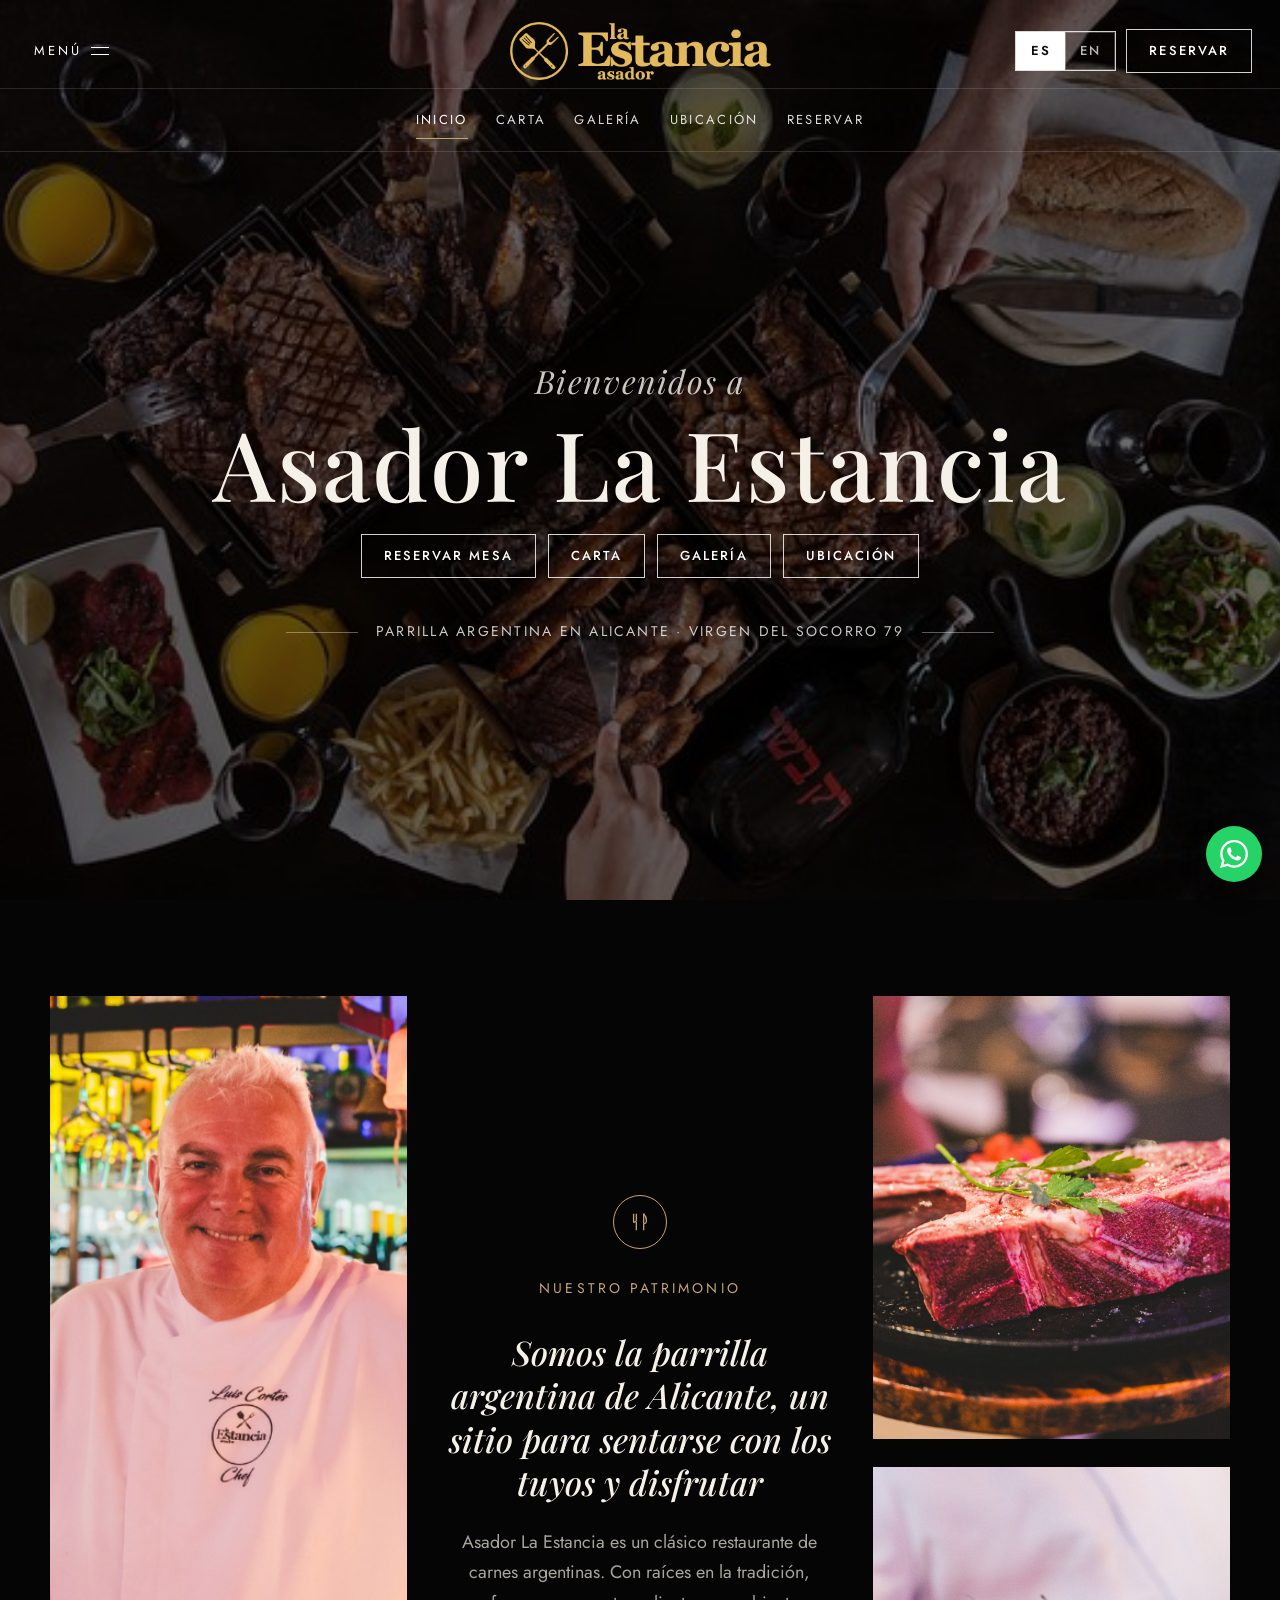
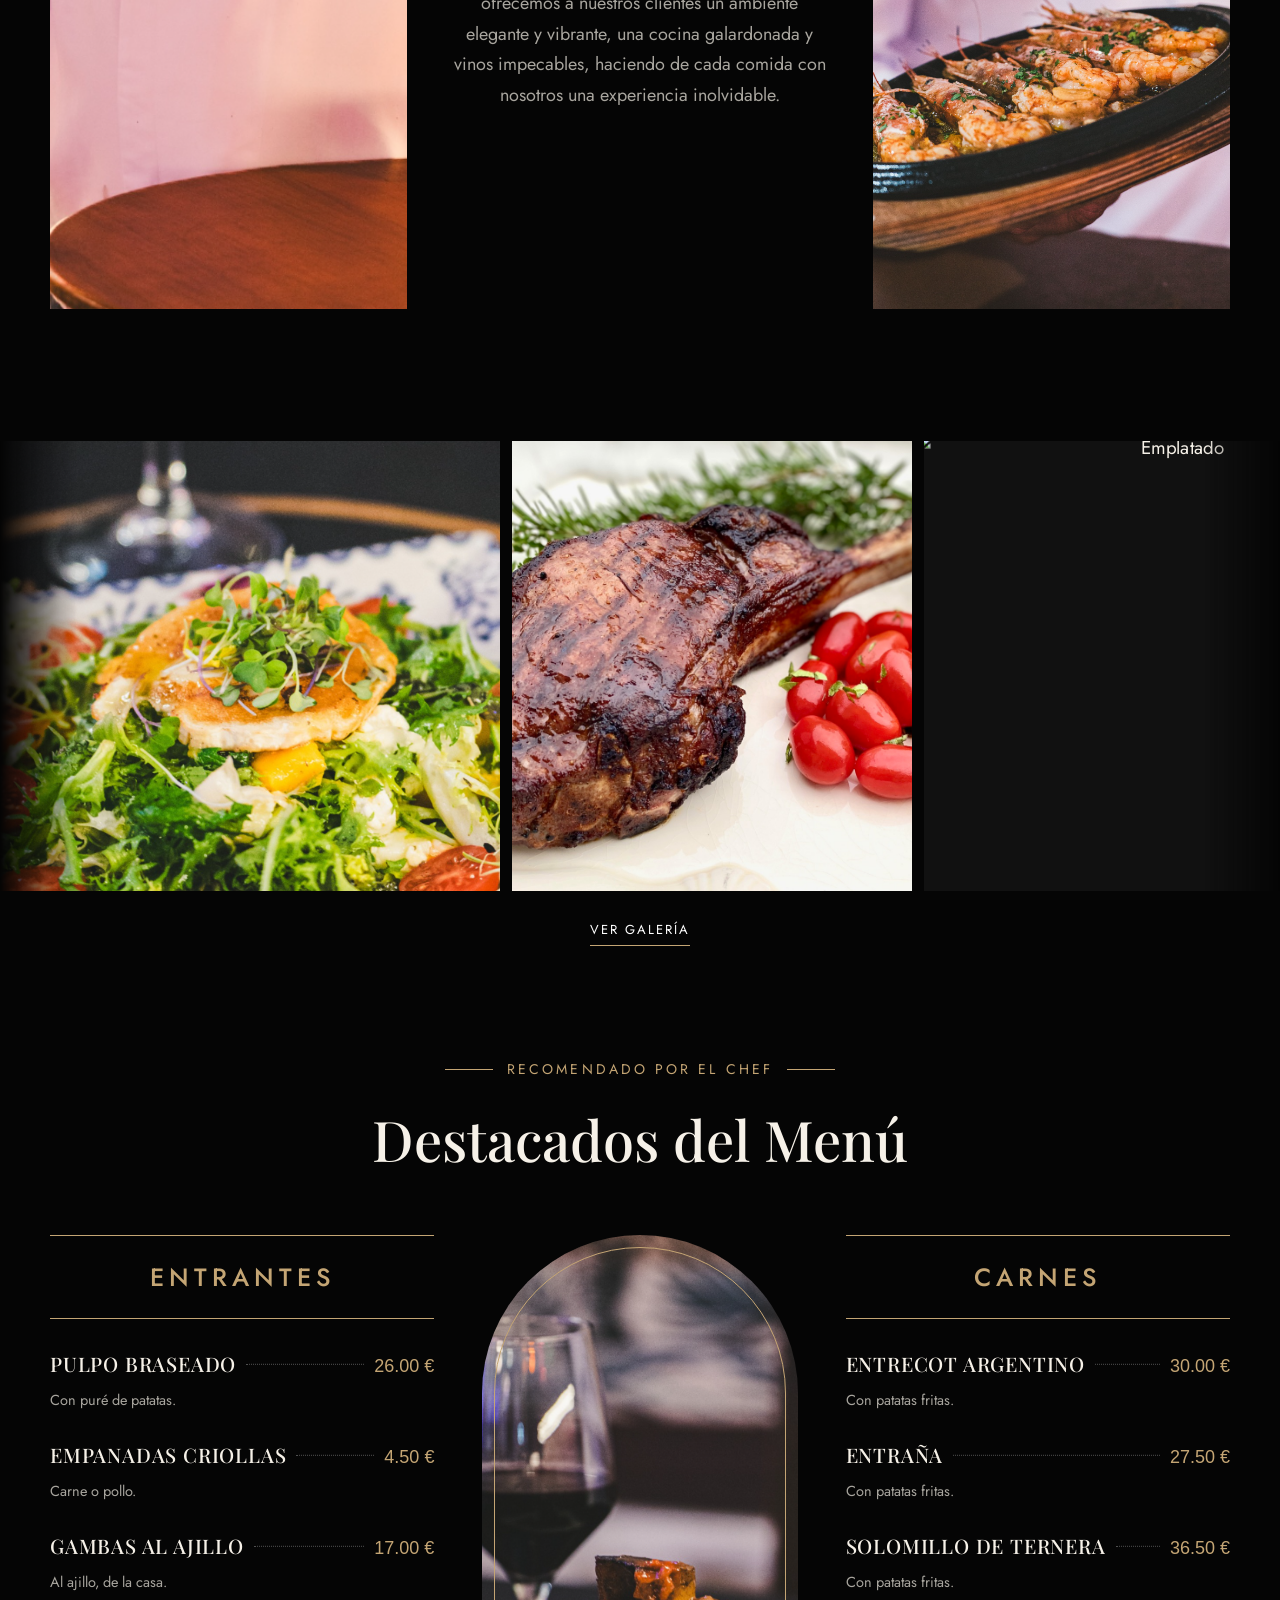
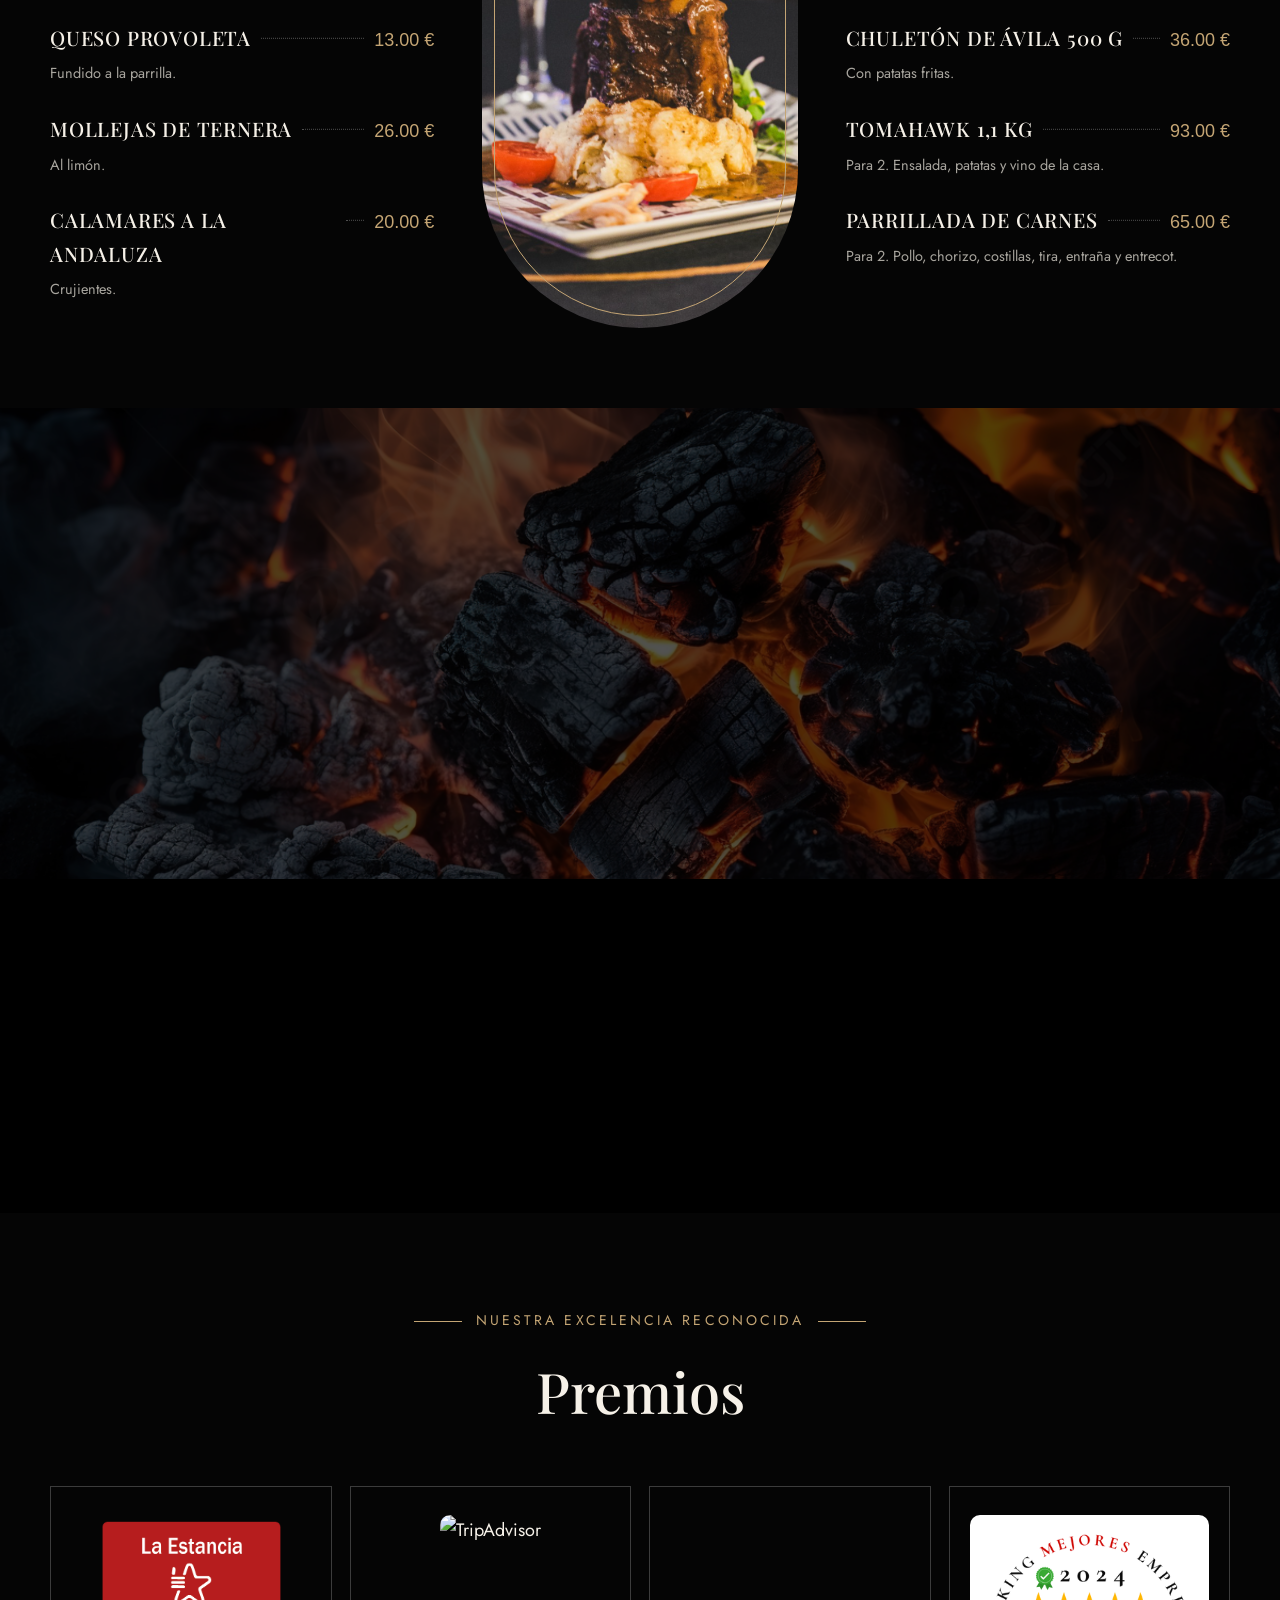
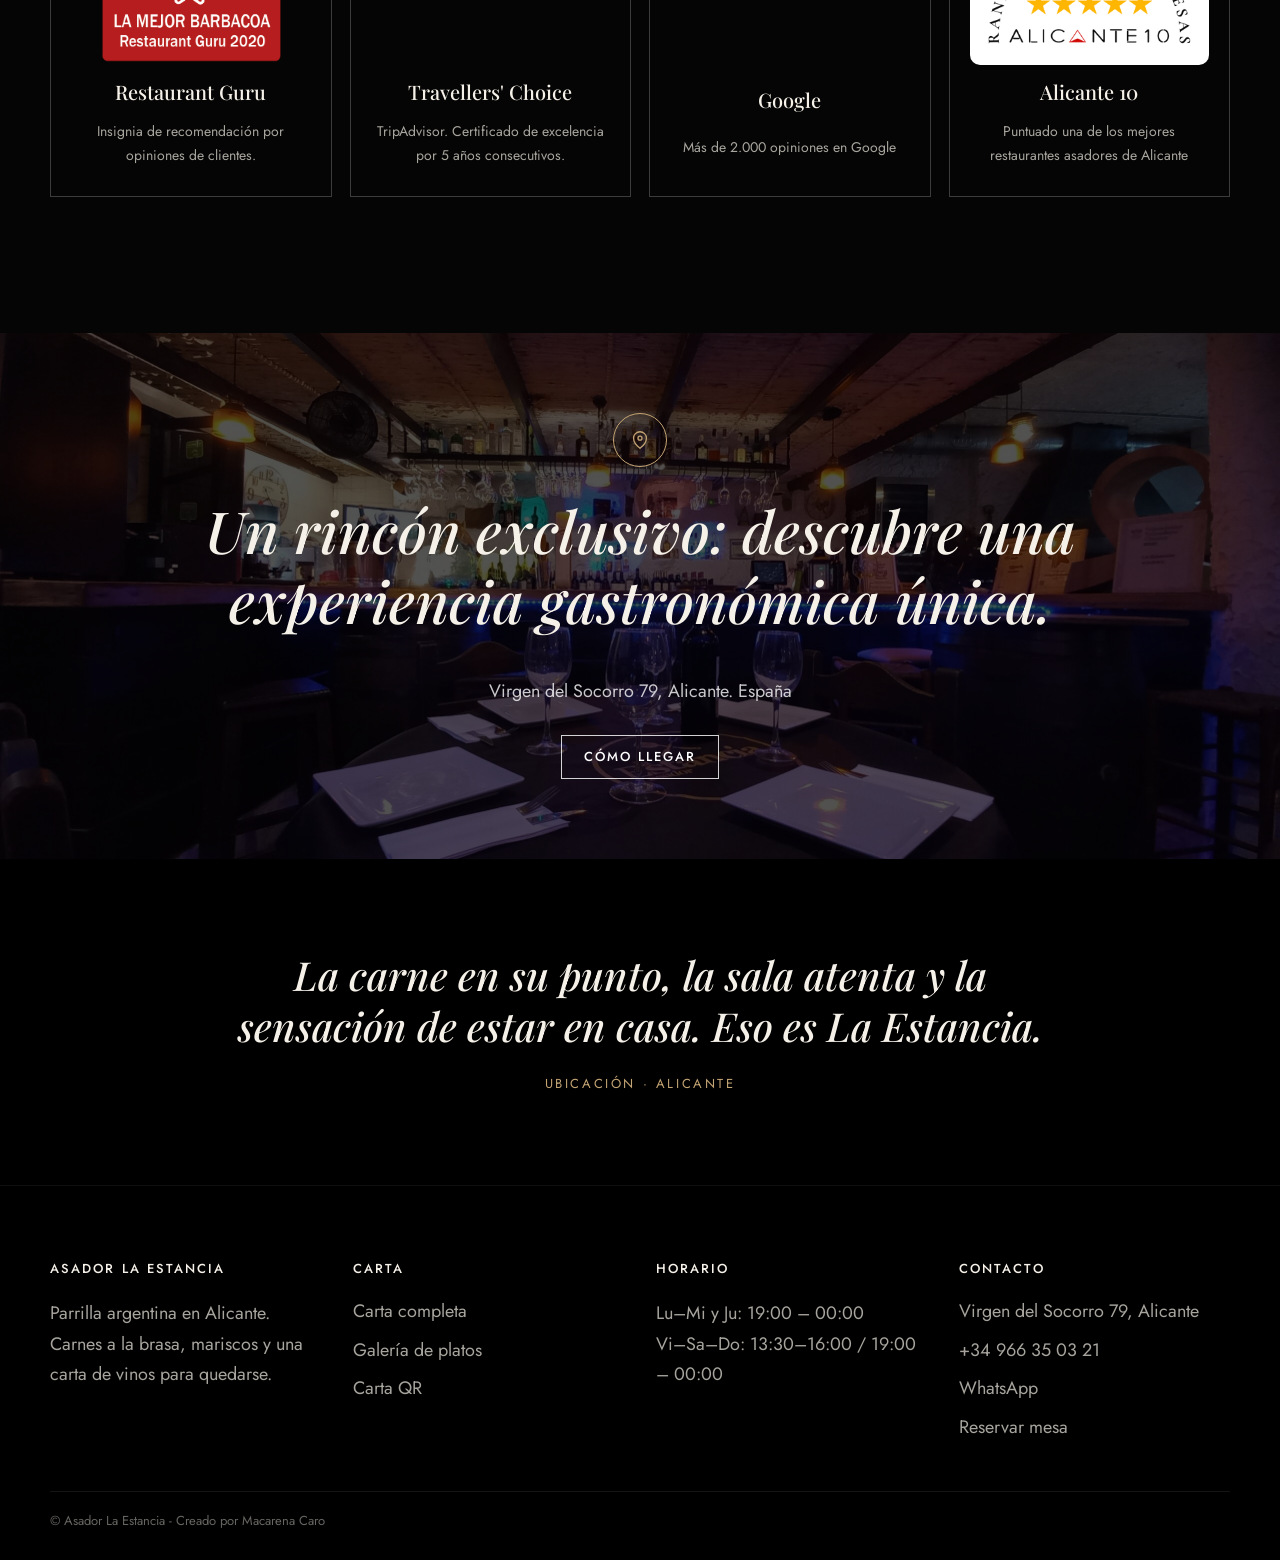
==== commit f8d59bb3: "Premios" ====
--- a/index.html
+++ b/index.html
@@ -1,16 +1,22 @@
 <!DOCTYPE html>
 <html lang="es">
+
 <head>
   <meta charset="UTF-8">
   <meta name="viewport" content="width=device-width, initial-scale=1">
   <title>Asador La Estancia · Parrilla argentina en Alicante</title>
-  <meta name="description" content="Asador argentino en Alicante. Carnes a la brasa, mariscos y carta de vinos. Reserva mesa en Virgen del Socorro 79.">
+  <meta name="description"
+    content="Asador argentino en Alicante. Carnes a la brasa, mariscos y carta de vinos. Reserva mesa en Virgen del Socorro 79.">
   <link rel="icon" href="assets/images/brand/icon.png">
   <link rel="preconnect" href="https://fonts.googleapis.com">
   <link rel="preconnect" href="https://fonts.gstatic.com" crossorigin>
-  <link href="https://fonts.googleapis.com/css2?family=Jost:wght@300;400;500;600&family=Playfair+Display:ital,wght@0,400;0,500;0,600;0,700;1,400;1,500;1,600&display=swap" rel="stylesheet">
+  <link
+    href="https://fonts.googleapis.com/css2?family=Jost:wght@300;400;500;600&family=Playfair+Display:ital,wght@0,400;0,500;0,600;0,700;1,400;1,500;1,600&display=swap"
+    rel="stylesheet">
+  <link rel="preload" as="image" href="assets/images/feast.jpg">
   <link rel="stylesheet" href="css/style.css">
 </head>
+
 <body data-page="inicio">
   <a class="skip" href="#contenido">Saltar al contenido</a>
   <header class="site-header" data-header></header>
@@ -18,9 +24,9 @@
   <main id="contenido">
     <section class="hero">
       <div class="hero-slides" data-hero-slides aria-hidden="true">
-        <img class="hero-bg is-active" src="assets/images/Hero1.png" alt="">
-        <img class="hero-bg" src="assets/images/feast.jpg" alt="">
+        <img class="hero-bg is-active" src="assets/images/feast.jpg" alt="">
         <img class="hero-bg" src="assets/images/gallery/ember.jpg" alt="">
+        <img class="hero-bg" src="assets/images/tomahawk.jpg" alt="">
       </div>
       <div class="hero-content">
         <p class="hero-welcome" data-copy="h1">Bienvenidos a</p>
@@ -42,11 +48,19 @@
         </figure>
         <div class="intro-copy">
           <div class="gold-icon" aria-hidden="true">
-            <svg viewBox="0 0 24 24" fill="none" stroke="currentColor" stroke-width="1.4"><path d="M8 3v7a2 2 0 0 1-2 2H5V3"/><path d="M8 12v9"/><path d="M16 3c2 2.2 3 4.5 3 7.2 0 2.3-1.2 3.8-3 3.8V21"/><path d="M16 3v10"/></svg>
+            <svg viewBox="0 0 24 24" fill="none" stroke="currentColor" stroke-width="1.4">
+              <path d="M8 3v7a2 2 0 0 1-2 2H5V3" />
+              <path d="M8 12v9" />
+              <path d="M16 3c2 2.2 3 4.5 3 7.2 0 2.3-1.2 3.8-3 3.8V21" />
+              <path d="M16 3v10" />
+            </svg>
           </div>
           <p class="section-kicker" data-copy="aboutK">La casa</p>
-          <h2 data-copy="intro">Somos la parrilla argentina de Alicante, un sitio para sentarse con los tuyos y disfrutar</h2>
-          <p data-copy="introP">Asador La Estancia es un clásico restaurante de carnes argentinas. Con raíces en la tradición, ofrecemos a nuestros clientes un ambiente elegante y vibrante, una cocina galardonada y vinos impecables, haciendo de cada comida con nosotros una experiencia inolvidable.</p>
+          <h2 data-copy="intro">Somos la parrilla argentina de Alicante, un sitio para sentarse con los tuyos y
+            disfrutar</h2>
+          <p data-copy="introP">Asador La Estancia es un clásico restaurante de carnes argentinas. Con raíces en la
+            tradición, ofrecemos a nuestros clientes un ambiente elegante y vibrante, una cocina galardonada y vinos
+            impecables, haciendo de cada comida con nosotros una experiencia inolvidable.</p>
         </div>
         <div class="intro-stack">
           <figure class="intro-photo">
@@ -56,13 +70,6 @@
             <img src="assets/images/intro3.png" alt="">
           </figure>
         </div>
-      </div>
-    </section>
-
-        <section class="cta-band">
-      <img src="assets/images/intro5.jpg" alt="Vino en La Estancia">
-      <div class="inner">
-        <h2 data-copy="cta1">Excelencia en cada brasa, elegancia en cada detalle.</h2>
       </div>
     </section>
 
@@ -76,85 +83,243 @@
           <a class="lookbook-item is-wide" href="galeria.html"><img src="assets/images/feast.jpg" alt="Parrillada"></a>
           <a class="lookbook-item" href="galeria.html"><img src="assets/images/gallery/seafood.jpg" alt="Mariscos"></a>
           <a class="lookbook-item" href="galeria.html"><img src="assets/images/gallery/ribs.jpg" alt="Costillas"></a>
-          <a class="lookbook-item" href="galeria.html"><img src="assets/images/gallery/chimichurri.jpg" alt="Chimichurri"></a>
+          <a class="lookbook-item" href="galeria.html"><img src="assets/images/gallery/chimichurri.jpg"
+              alt="Chimichurri"></a>
           <a class="lookbook-item" href="galeria.html"><img src="assets/images/gallery/wine.jpg" alt="Vino"></a>
           <a class="lookbook-item" href="galeria.html"><img src="assets/images/gallery/ember.jpg" alt="Brasa"></a>
           <a class="lookbook-item" href="galeria.html"><img src="assets/images/panqueques.jpg" alt="Panqueques"></a>
-          <a class="lookbook-item is-wide" href="galeria.html"><img src="assets/images/gallery/cuttlefish.jpg" alt="Sepia"></a>
+          <a class="lookbook-item is-wide" href="galeria.html"><img src="assets/images/gallery/cuttlefish.jpg"
+              alt="Sepia"></a>
         </div>
       </div>
       <a class="intro-more lookbook-more" href="galeria.html" data-copy="galleryMore">Ver galería</a>
     </section>
 
     <section class="featured">
-      <p class="section-kicker" data-copy="kicker">Carta destacada</p>
-      <h2 class="section-title" data-copy="grill">La parrilla</h2>
+      <p class="section-kicker" data-copy="kicker">Recomendado por el chef</p>
+      <h2 class="section-title" data-copy="grill">Destacados del Menú</h2>
       <div class="container menu-split">
         <div class="menu-col">
           <h2 data-copy="starters">Entrantes</h2>
           <article class="menu-item" data-dish="0">
-            <header><h4>Pulpo braseado</h4><span class="price">26.00 €</span></header>
+            <header>
+              <h4>Pulpo braseado</h4><span class="price">26.00 €</span>
+            </header>
             <p>Con puré de patatas.</p>
           </article>
           <article class="menu-item" data-dish="1">
-            <header><h4>Empanadas criollas</h4><span class="price">4.50 €</span></header>
+            <header>
+              <h4>Empanadas criollas</h4><span class="price">4.50 €</span>
+            </header>
             <p>Carne o pollo.</p>
           </article>
           <article class="menu-item" data-dish="2">
-            <header><h4>Gambas al ajillo</h4><span class="price">17.00 €</span></header>
+            <header>
+              <h4>Gambas al ajillo</h4><span class="price">17.00 €</span>
+            </header>
             <p>Al ajillo, de la casa.</p>
           </article>
           <article class="menu-item" data-dish="3">
-            <header><h4>Queso provoleta</h4><span class="price">13.00 €</span></header>
+            <header>
+              <h4>Queso provoleta</h4><span class="price">13.00 €</span>
+            </header>
             <p>Fundido a la parrilla.</p>
           </article>
           <article class="menu-item" data-dish="4">
-            <header><h4>Mollejas de ternera</h4><span class="price">26.00 €</span></header>
+            <header>
+              <h4>Mollejas de ternera</h4><span class="price">26.00 €</span>
+            </header>
             <p>Al limón.</p>
           </article>
           <article class="menu-item" data-dish="5">
-            <header><h4>Calamares a la andaluza</h4><span class="price">20.00 €</span></header>
+            <header>
+              <h4>Calamares a la andaluza</h4><span class="price">20.00 €</span>
+            </header>
             <p>Crujientes.</p>
           </article>
         </div>
         <figure class="menu-visual">
-          <img src="assets/images/menu.png" alt="Tomahawk a la parrilla">
+          <img src="assets/images/menu.png" alt="Plato de la casa a la parrilla" data-copy-alt="visualAlt">
         </figure>
         <div class="menu-col">
           <h2 data-copy="meats">Carnes</h2>
           <article class="menu-item" data-dish="6">
-            <header><h4>Entrecot argentino</h4><span class="price">30.00 €</span></header>
+            <header>
+              <h4>Entrecot argentino</h4><span class="price">30.00 €</span>
+            </header>
             <p>Con patatas fritas.</p>
           </article>
           <article class="menu-item" data-dish="7">
-            <header><h4>Entraña</h4><span class="price">27.50 €</span></header>
+            <header>
+              <h4>Entraña</h4><span class="price">27.50 €</span>
+            </header>
             <p>Con patatas fritas.</p>
           </article>
           <article class="menu-item" data-dish="8">
-            <header><h4>Solomillo de ternera</h4><span class="price">36.50 €</span></header>
+            <header>
+              <h4>Solomillo de ternera</h4><span class="price">36.50 €</span>
+            </header>
             <p>Con patatas fritas.</p>
           </article>
           <article class="menu-item" data-dish="9">
-            <header><h4>Chuletón de Ávila 500 g</h4><span class="price">36.00 €</span></header>
+            <header>
+              <h4>Chuletón de Ávila 500 g</h4><span class="price">36.00 €</span>
+            </header>
             <p>Con patatas fritas.</p>
           </article>
           <article class="menu-item" data-dish="10">
-            <header><h4>Tomahawk 1,1 kg</h4><span class="price">93.00 €</span></header>
+            <header>
+              <h4>Tomahawk 1,1 kg</h4><span class="price">93.00 €</span>
+            </header>
             <p>Para 2. Ensalada, patatas y vino de la casa.</p>
           </article>
           <article class="menu-item" data-dish="11">
-            <header><h4>Parrillada de carnes</h4><span class="price">65.00 €</span></header>
+            <header>
+              <h4>Parrillada de carnes</h4><span class="price">65.00 €</span>
+            </header>
             <p>Para 2. Pollo, chorizo, costillas, tira, entraña y entrecot.</p>
           </article>
         </div>
       </div>
     </section>
 
+    <section class="cta-band cta-menu">
+      <div class="cta-menu-hero">
+        <img src="assets/images/intro5.jpg" alt="Vino en La Estancia">
+        <div class="inner">
+          <div class="gold-icon" aria-hidden="true">
+            <svg viewBox="0 0 24 24" fill="none" stroke="currentColor" stroke-width="1.4">
+              <path d="M8 3v7a2 2 0 0 1-2 2H5V3" />
+              <path d="M8 12v9" />
+              <path d="M16 3c2 2.2 3 4.5 3 7.2 0 2.3-1.2 3.8-3 3.8V21" />
+              <path d="M16 3v10" />
+            </svg>
+          </div>
+          <h2 data-copy="cta1">Excelencia en cada brasa, elegancia en cada detalle.</h2>
+        </div>
+      </div>
+      <div class="cta-cards">
+        <a class="cta-card" href="carta.html#carnes">
+          <img src="assets/images/tomahawk.jpg" alt="Carnes a la parrilla">
+          <span data-copy="cardMeats">Carnes</span>
+        </a>
+        <a class="cta-card" href="carta.html#pescados">
+          <img src="assets/images/gallery/seafood.jpg" alt="Mariscos">
+          <span data-copy="cardSea">Mariscos</span>
+        </a>
+        <a class="cta-card" href="carta.html#postres">
+          <img src="assets/images/panqueques.jpg" alt="Postres">
+          <span data-copy="cardDesserts">Postres</span>
+        </a>
+        <a class="cta-card" href="carta.html#vinos">
+          <img src="assets/images/gallery/wine.jpg" alt="Vinos y cócteles">
+          <span data-copy="cardWine">Vinos y cócteles</span>
+        </a>
+      </div>
+      <div class="cta-actions">
+        <a class="btn-ghost" href="carta.html" data-copy="fullMenu">Ver carta completa</a>
+      </div>
+    </section>
+
+    <section class="awards" id="premios">
+      <p class="section-kicker" data-copy="awardsK">Nuestra excelencia reconocida</p>
+      <h2 class="section-title" data-copy="awards">Premios</h2>
+      <div class="container award-grid">
+        <article class="award-card">
+          <div class="awardLogo">
+            <img src="assets/images/guru.png" alt="Restaurant Guru">
+          </div>
+
+          <a href="https://es.restaurantguru.com/La-Estancia-Alicante" target="_blank"><strong>Restaurant
+              Guru</strong></a>
+          <span data-award="0">Insignia de recomendación por opiniones de clientes.</span>
+        </article>
+        <article class="award-card">
+          <div class="awardLogo">
+            <img src="https://static.tacdn.com/img2/travelers_choice/widgets/tchotel_2025_LL.png" alt="TripAdvisor"
+              class="widCOEImg" id="CDSWIDCOELOGO" />
+          </div>
+          <a href="https://www.tripadvisor.es/Restaurant_Review-g1064230-d4551310-Reviews-Asador_La_Estancia-Alicante_Costa_Blanca_Province_of_Alicante_Valencian_Communit.html"
+            target="_blank">
+            <strong>Travellers' Choice</strong>
+          </a>
+          <span data-award="1">TripAdvisor. Certificado de excelencia varios años seguidos.</span>
+        </article>
+        <article class="award-card">
+          <div class="awardLogo">
+            <div class="award-elfsight">
+              <div class="elfsight-app-d94a1a49-7ce5-4d71-8a25-4031f891bc77" data-elfsight-app-lazy></div>
+            </div>
+          </div>
+          <strong>Google</strong>
+          <span data-award="2">Más de 2.000 opiniones</span>
+        </article>
+        <article class="award-card">
+          <div class="awardLogo">
+            <img class="alicante10" src="assets/images/Alicante10.png" alt="travelers2022">
+          </div>
+          <a href="https://alicante10.es/b/asador-la-estancia/" target="_blank">
+            <strong>Alicante 10</strong>
+          </a>
+          <span data-award="3">Cerca de 900 reseñas. Carnes, sala y volver.</span>
+        </article>
+      </div>
+    </section>
+
+<!--
+    <section class="mosaic">
+      <a class="tile dark" href="carta.html">
+        <div class="copy">
+          <small data-tile="from">De la casa</small>
+          <h3 data-tile="menu">Carta</h3>
+          <span class="more" data-tile="viewMenu">Ver menú</span>
+        </div>
+      </a>
+      <a class="tile photo tall" href="galeria.html">
+        <img src="assets/images/feast.jpg" alt="Parrillada de La Estancia">
+        <div class="copy">
+          <small data-tile="grill">Parrilla</small>
+          <h3 data-tile="meats">Carnes</h3>
+          <span class="more" data-tile="viewDishes">Ver platos</span>
+        </div>
+      </a>
+      <a class="tile dark" href="carta.html#pescados">
+        <div class="copy">
+          <small data-tile="sea">También el mar</small>
+          <h3 data-tile="seafood">Mariscos</h3>
+          <span class="more" data-tile="viewCarta">Ver carta</span>
+        </div>
+      </a>
+      <a class="tile photo" href="galeria.html">
+        <img src="assets/images/gallery/ember.jpg" alt="Brasa del asador">
+      </a>
+      <a class="tile photo" href="galeria.html">
+        <img src="assets/images/gallery/grill.jpg" alt="Parrilla">
+      </a>
+      <a class="tile photo" href="carta.html#postres">
+        <img src="assets/images/panqueques.jpg" alt="Panqueque con helado">
+        <div class="copy">
+          <small data-tile="end">El final</small>
+          <h3 data-tile="desserts">Postres</h3>
+        </div>
+      </a>
+      <a class="tile dark" href="reservas.html">
+        <div class="copy">
+          <small data-tile="long">Mesas largas</small>
+          <h3 data-tile="celebrate">Celebrar</h3>
+          <span class="more" data-tile="book">Reservar</span>
+        </div>
+      </a>
+    </section>
+-->
     <section class="cta-band">
-      <img src="assets/images/gallery/wine.jpg" alt="Vino en La Estancia">
+      <img src="assets/images/evento.jpg" alt="La estancia">
       <div class="inner">
         <div class="gold-icon" aria-hidden="true">
-          <svg viewBox="0 0 24 24" fill="none" stroke="currentColor" stroke-width="1.4"><path d="M12 21s7-5.4 7-11a7 7 0 1 0-14 0c0 5.6 7 11 7 11z"/><circle cx="12" cy="10" r="2.2"/></svg>
+          <svg viewBox="0 0 24 24" fill="none" stroke="currentColor" stroke-width="1.4">
+            <path d="M12 21s7-5.4 7-11a7 7 0 1 0-14 0c0 5.6 7 11 7 11z" />
+            <circle cx="12" cy="10" r="2.2" />
+          </svg>
         </div>
         <h2 data-copy="cta">Una sola casa. La brasa, el vino y la mesa, en el centro de Alicante.</h2>
         <p data-copy="beach">Virgen del Socorro 79, a un paso de la playa.</p>
@@ -162,91 +327,18 @@
       </div>
     </section>
 
-    <div class="book-bar">
-      <a class="btn-ghost" href="reservas.html" data-i18n="bookNow">Reservar mesa ahora</a>
-    </div>
-
-    <section class="mosaic">
-      <a class="tile dark" href="carta.html">
-        <div class="copy">
-          <small data-tile="from">De la casa</small>
-          <h3 data-tile="menu">Carta</h3>
-          <span class="more" data-tile="viewMenu">Ver menú</span>
-        </div>
-      </a>
-      <a class="tile photo tall" href="galeria.html">
-        <img src="assets/images/feast.jpg" alt="Parrillada de La Estancia">
-        <div class="copy">
-          <small data-tile="grill">Parrilla</small>
-          <h3 data-tile="meats">Carnes</h3>
-          <span class="more" data-tile="viewDishes">Ver platos</span>
-        </div>
-      </a>
-      <a class="tile dark" href="carta.html#pescados">
-        <div class="copy">
-          <small data-tile="sea">También el mar</small>
-          <h3 data-tile="seafood">Mariscos</h3>
-          <span class="more" data-tile="viewCarta">Ver carta</span>
-        </div>
-      </a>
-      <a class="tile photo" href="galeria.html">
-        <img src="assets/images/gallery/ember.jpg" alt="Brasa del asador">
-      </a>
-      <a class="tile photo" href="galeria.html">
-        <img src="assets/images/gallery/grill.jpg" alt="Parrilla">
-      </a>
-      <a class="tile photo" href="carta.html#postres">
-        <img src="assets/images/panqueques.jpg" alt="Panqueque con helado">
-        <div class="copy">
-          <small data-tile="end">El final</small>
-          <h3 data-tile="desserts">Postres</h3>
-        </div>
-      </a>
-      <a class="tile dark" href="reservas.html">
-        <div class="copy">
-          <small data-tile="long">Mesas largas</small>
-          <h3 data-tile="celebrate">Celebrar</h3>
-          <span class="more" data-tile="book">Reservar</span>
-        </div>
-      </a>
-    </section>
-
-    <section class="awards" id="premios">
-      <p class="section-kicker" data-copy="awardsK">Coronaciones</p>
-      <h2 class="section-title" data-copy="awards">Premios</h2>
-      <div class="container award-grid">
-        <article class="award-card">
-          <img src="assets/images/guru.png" alt="Restaurant Guru">
-          <strong>Restaurant Guru</strong>
-          <span data-award="0">Insignia de recomendación por opiniones de clientes.</span>
-        </article>
-        <article class="award-card">
-          <div class="award-mark">TA</div>
-          <strong>Travellers' Choice</strong>
-          <span data-award="1">TripAdvisor. Certificado de excelencia varios años seguidos.</span>
-        </article>
-        <article class="award-card">
-          <div class="award-mark">4.7</div>
-          <strong>Google</strong>
-          <span data-award="2">Más de 2.000 opiniones. La casa que se busca en Alicante.</span>
-        </article>
-        <article class="award-card">
-          <div class="award-mark">4.7</div>
-          <strong>TripAdvisor</strong>
-          <span data-award="3">Cerca de 900 reseñas. Carnes, sala y volver.</span>
-        </article>
-      </div>
-    </section>
-
     <section class="quote-block">
-      <h2 data-copy="quote">La carne en su punto, la sala atenta y la sensación de estar en casa. Eso es La Estancia.</h2>
+      <h2 data-copy="quote">La carne en su punto, la sala atenta y la sensación de estar en casa. Eso es La Estancia.
+      </h2>
       <cite data-copy="cite">Ubicación · Alicante</cite>
     </section>
   </main>
 
   <footer class="site-footer" data-footer></footer>
+  <script src="https://elfsightcdn.com/platform.js" async></script>
   <script src="js/menu.js"></script>
   <script src="js/allergens.js"></script>
   <script src="js/site.js"></script>
 </body>
-</html>
+
+</html>
--- a/css/style.css
+++ b/css/style.css
@@ -368,6 +368,7 @@
 .hero-slides {
   position: absolute;
   inset: 0;
+  background: #000 url("../assets/images/feast.jpg") center / cover no-repeat;
 }
 
 .hero img.hero-bg,
@@ -717,12 +718,23 @@
 }
 
 .menu-visual {
+  position: relative;
   margin: 0;
   min-height: 560px;
   height: 100%;
   overflow: hidden;
   background: #111;
-  border-radius: 280px 280px 280px 280px;
+  border-radius: 280px;
+}
+
+.menu-visual::after {
+  content: "";
+  position: absolute;
+  inset: 12px;
+  border: 1px solid var(--gold);
+  border-radius: inherit;
+  pointer-events: none;
+  z-index: 2;
 }
 
 .menu-visual img {
@@ -840,7 +852,8 @@
   overflow: hidden;
 }
 
-.cta-band img {
+.cta-band > img,
+.cta-menu-hero > img {
   position: absolute;
   inset: 0;
   width: 100%;
@@ -851,9 +864,112 @@
 
 .cta-band .inner { position: relative; z-index: 1; padding: 80px 24px; }
 
+.inner p{padding-top: 40px;
+
+}
+
 .cta-band p {
   margin: 0 0 28px;
   color: rgba(255, 255, 255, 0.78);
+}
+
+.cta-menu {
+  overflow: visible;
+  display: block;
+  min-height: 0;
+  background: #000;
+  padding-bottom: 56px;
+}
+
+.cta-menu-hero {
+  position: relative;
+  min-height: 420px;
+  display: grid;
+  place-items: center;
+  overflow: hidden;
+  text-align: center;
+  width: 100%;
+}
+
+.cta-menu-hero img {
+  position: absolute;
+  inset: 0;
+  width: 100%;
+  height: 100%;
+  object-fit: cover;
+  filter: brightness(0.32);
+}
+
+.cta-menu .inner {
+  position: relative;
+  z-index: 1;
+  padding: 88px 24px 160px;
+}
+
+.cta-cards {
+  display: flex;
+  justify-content: center;
+  gap: 40px;
+  width: min(1080px, calc(100% - 32px));
+  margin: -130px auto 36px;
+  position: relative;
+  z-index: 2;
+}
+
+.cta-card {
+  position: relative;
+  flex: 1 1 0;
+  aspect-ratio: 3 / 4;
+  max-width: 240px;
+  overflow: hidden;
+  color: #fff;
+  border-radius: 5px;
+}
+
+.cta-card::after {
+  content: "";
+  position: absolute;
+  inset: 12px;
+  border: 1px solid var(--gold);
+  pointer-events: none;
+  z-index: 2;
+  border-radius: 5px;
+}
+
+.cta-card img {
+  width: 100%;
+  height: 100%;
+  object-fit: cover;
+  display: block;
+  filter: brightness(0.45);
+  transform: scale(1.04);
+  transition: transform 0.8s cubic-bezier(0.22, 1, 0.36, 1), filter 0.35s ease;
+}
+
+.cta-card:hover img {
+  transform: scale(1.1);
+  filter: brightness(0.35);
+}
+
+.cta-card span {
+  position: absolute;
+  inset: 0;
+  display: grid;
+  place-items: center;
+  padding: 16px;
+  text-align: center;
+  letter-spacing: 0.16em;
+  text-transform: uppercase;
+  font-size: clamp(13px, 1.3vw, 16px);
+  font-weight: 500;
+}
+
+.cta-actions {
+  display: flex;
+  flex-wrap: wrap;
+  justify-content: center;
+  gap: 14px;
+  padding: 8px 24px 0;
 }
 
 /* Feature mosaic */
@@ -970,20 +1086,22 @@
   padding: 28px 20px;
   text-align: center;
   display: grid;
-  align-content: center;
+  align-content: top;
   justify-items: center;
   gap: 10px;
 }
 
 .award-card img {
-  height: 72px;
+  height: 150px;
   width: auto;
   object-fit: contain;
+  overflow: hidden;
+  border-radius: 10px;
 }
 
 .award-mark {
-  width: 72px;
-  height: 72px;
+  width: 150px;
+  height: 150px;
   border: 1px solid var(--gold);
   border-radius: 50%;
   display: grid;
@@ -992,6 +1110,12 @@
   letter-spacing: 0.08em;
   text-transform: uppercase;
   font-size: 13px;
+  overflow: hidden;
+}
+
+.alicante10{
+  background-color: white;
+  padding: 15px;
 }
 
 .award-card strong {
@@ -1002,6 +1126,31 @@
 
 .award-card span { color: var(--muted); font-size: 14px; }
 
+.award-elfsight {
+  width: 102px;
+  height: 102px;
+  overflow: hidden;
+  position: relative;
+  border-radius: 50%;
+  flex-shrink: 0;
+}
+
+.award-elfsight > [class*="elfsight-app"] {
+  position: absolute;
+  left: 5px;
+  top: 0;
+  min-width: 94px;
+}
+
+.awardLogo{
+  width: 100%;
+  height: 150px;
+  display: flex;
+  flex-direction: row;
+  justify-content: center;
+  align-items: center;
+
+}
 /* Quote */
 .quote-block {
   padding: 90px 24px;
@@ -1096,7 +1245,10 @@
   margin-top: 10px;
 }
 
-.menu-section { margin: 0 0 64px; }
+.menu-section {
+  margin: 0 0 64px;
+  scroll-margin-top: 160px;
+}
 
 .menu-section h2 {
   margin: 0 0 28px;
@@ -1324,6 +1476,12 @@
     gap: 36px 40px;
   }
   .menu-visual { display: none; }
+  .cta-cards {
+    display: grid;
+    grid-template-columns: 1fr 1fr;
+    margin-top: -80px;
+  }
+  .cta-card { max-width: none; }
 }
 
 @media (max-width: 760px) {
@@ -1346,6 +1504,8 @@
   .intro-stack { height: 280px; }
   .intro { padding: 56px 16px; }
   .lookbook-track { animation-duration: 22s; }
+  .cta-actions { flex-direction: column; align-items: center; }
+  .cta-actions .btn-ghost { width: min(260px, 100%); }
 
   .mosaic,
   .gallery-grid { grid-template-columns: 1fr; }
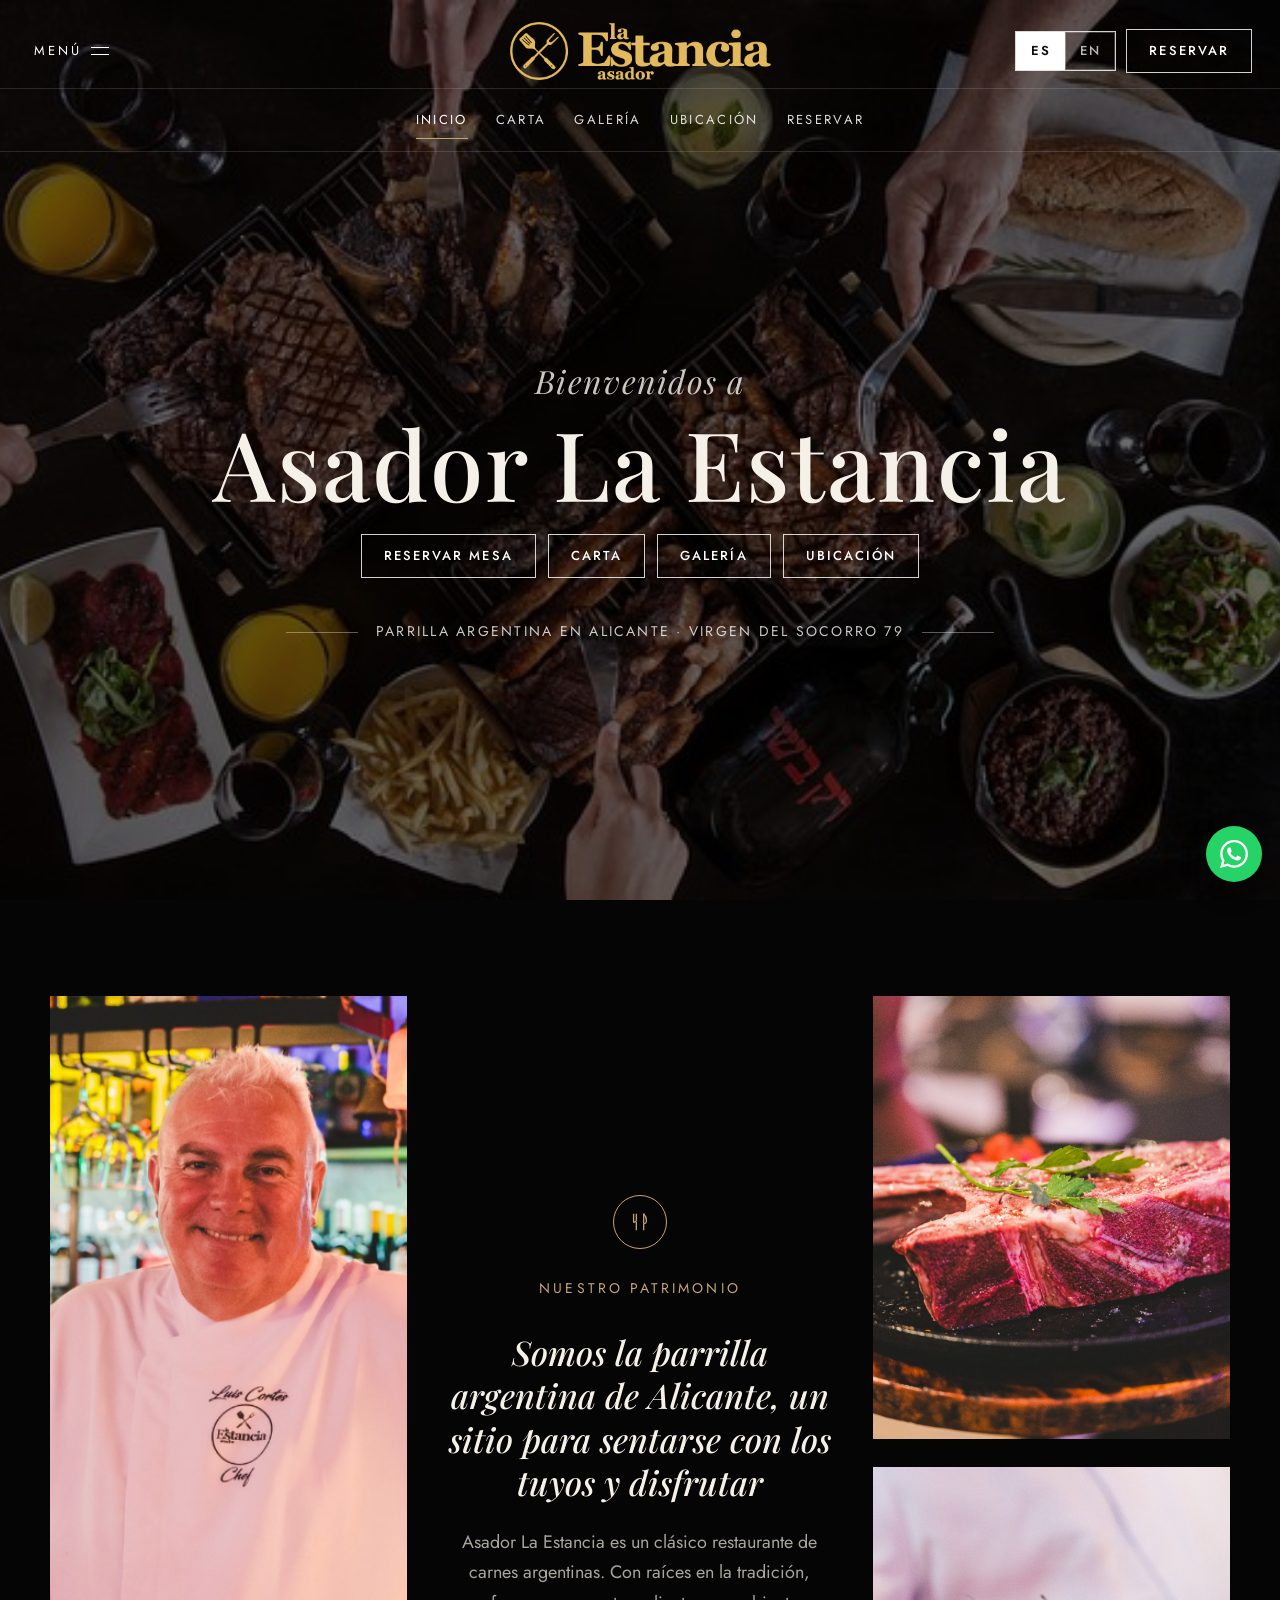
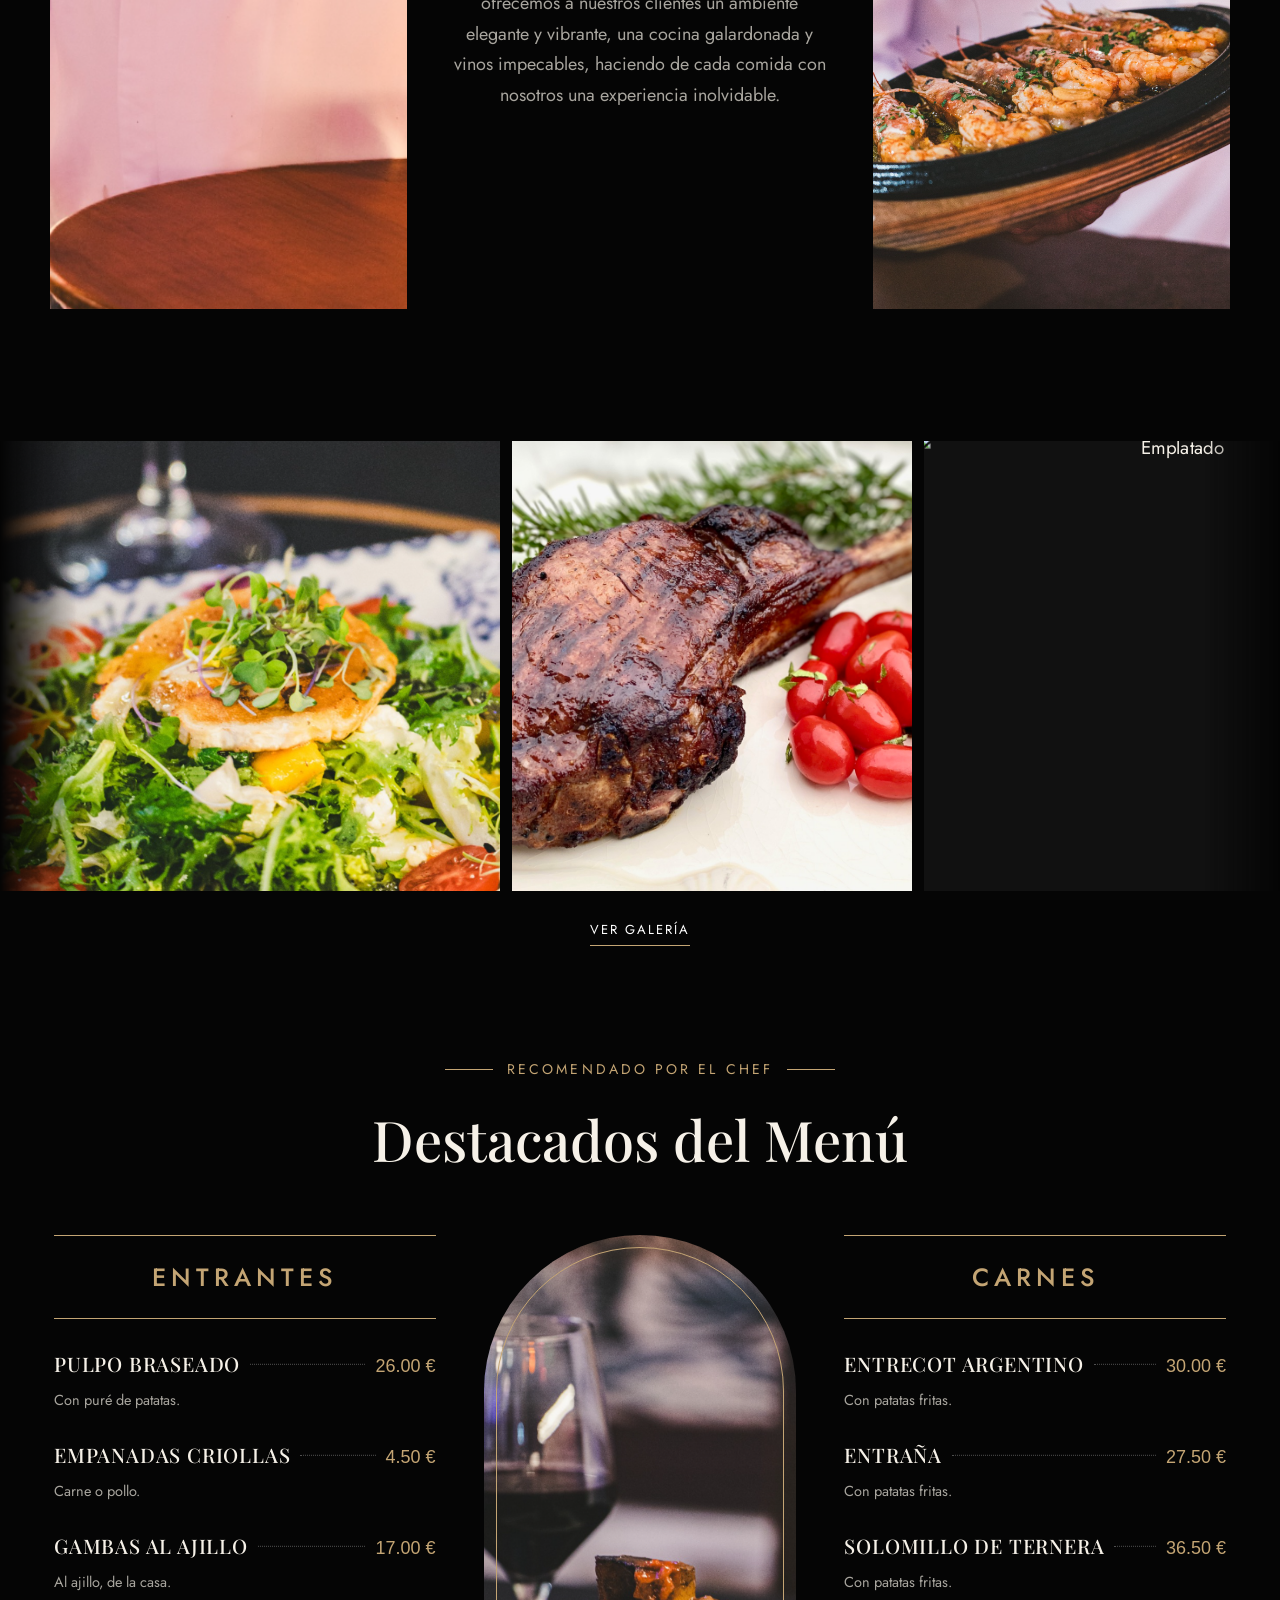
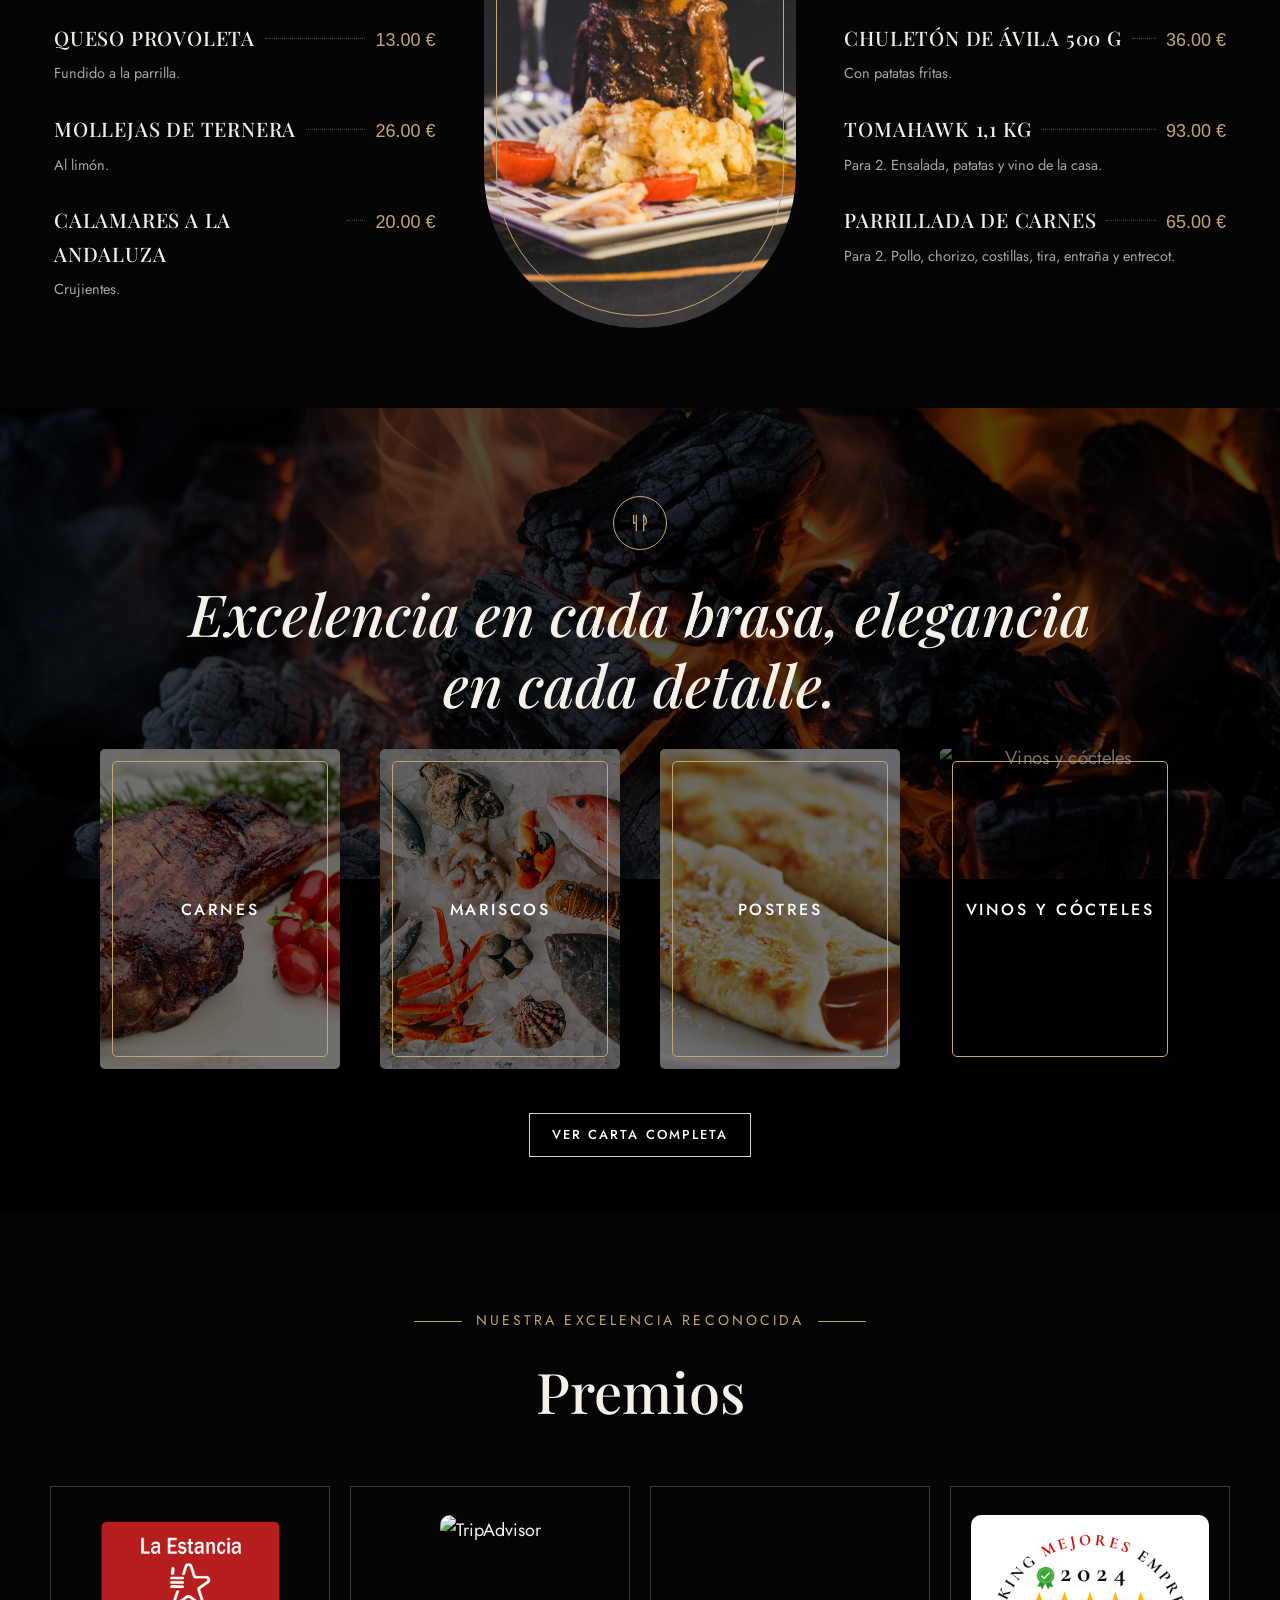
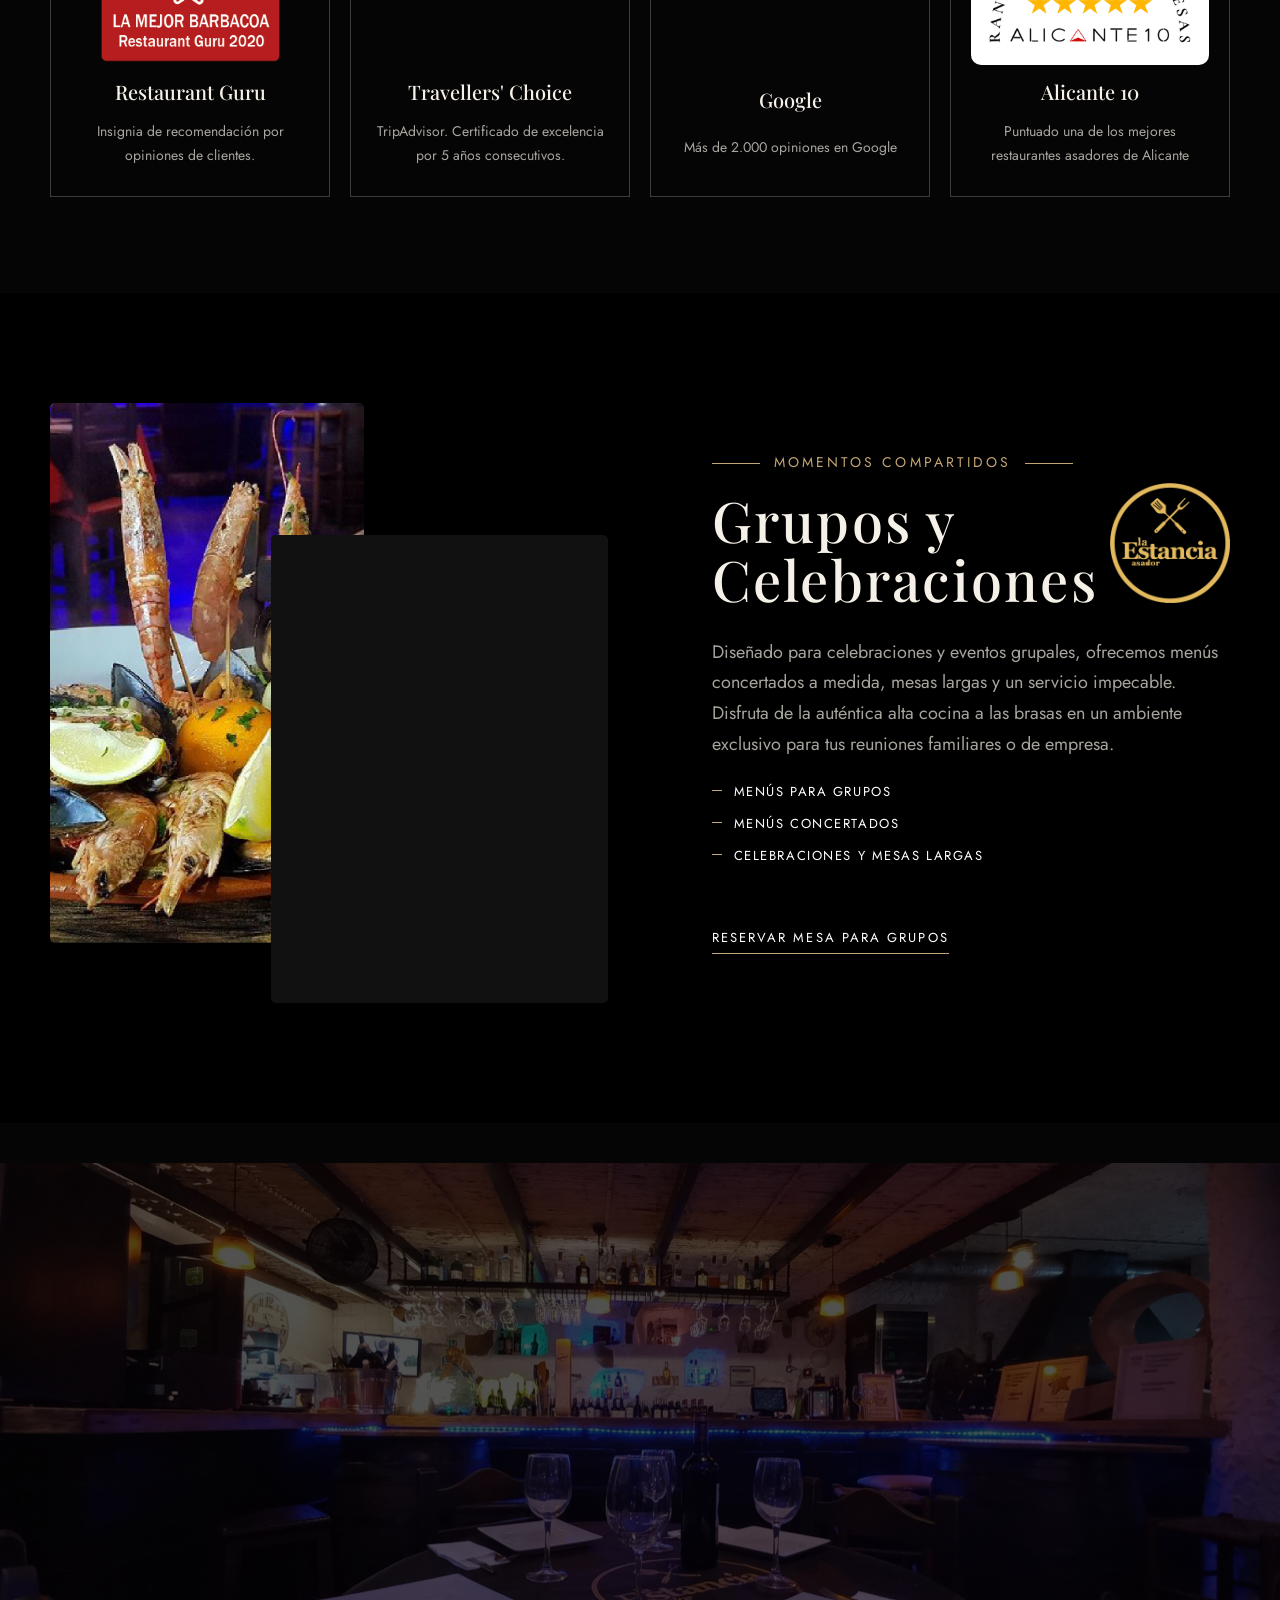
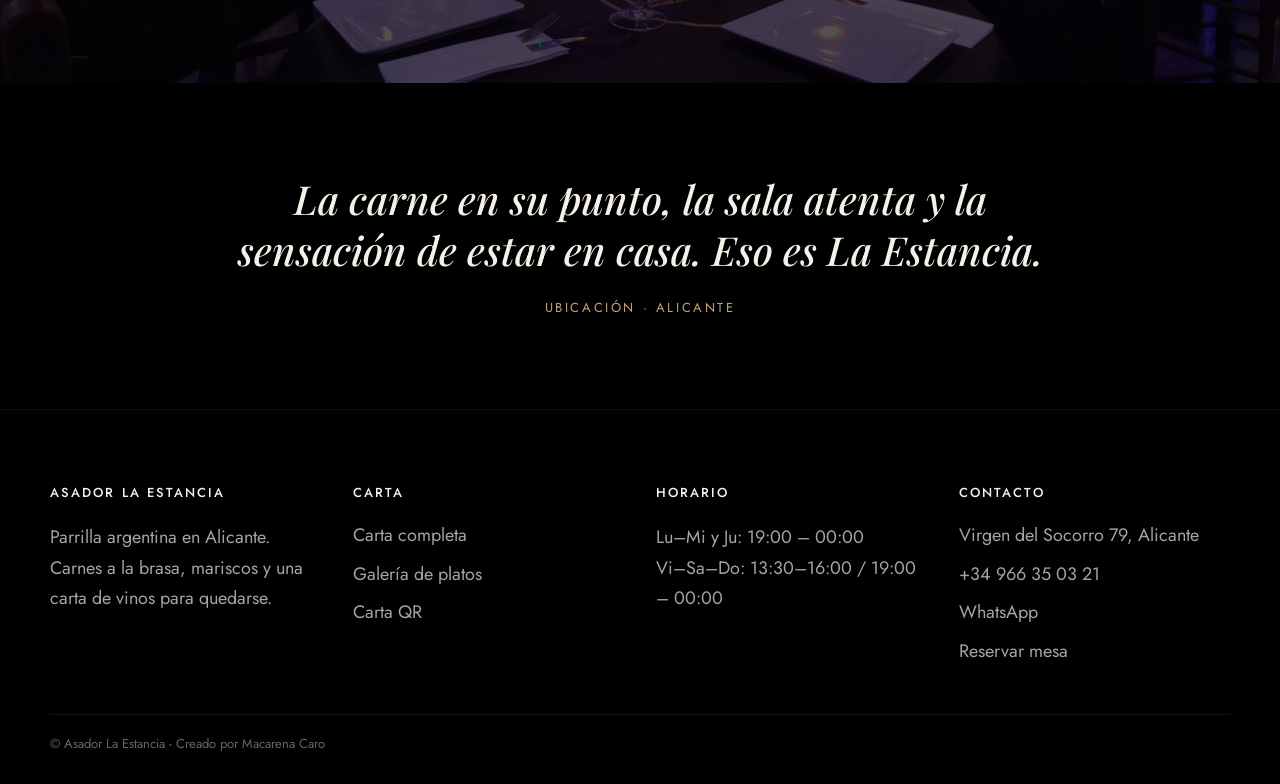
==== commit 4f50747b: "groups" ====
--- a/index.html
+++ b/index.html
@@ -266,6 +266,33 @@
       </div>
     </section>
 
+    <section class="events" id="eventos">
+      <div class="events-grid">
+        <div class="events-photos">
+          <figure class="events-photo events-photo-back">
+            <img src="assets/images/plato-4.png" alt="Mesa larga en La Estancia">
+          </figure>
+          <figure class="events-photo events-photo-front">
+            <video src="assets/images/groups.mp4" autoplay muted loop playsinline></video>
+          </figure>
+        </div>
+        <div class="events-copy">
+          <p class="section-kicker" data-copy="eventsK">Momentos Compartidos</p>
+          <div class="events-heading">
+            <h2 data-copy="eventsTitle">Grupos y Celebraciones</h2>
+            <img class="events-logo" src="assets/images/brand/Logo1.png" alt="Asador La Estancia">
+          </div>
+          <p data-copy="eventsP">Diseñado para celebraciones y eventos grupales, ofrecemos menús concertados a medida, mesas largas y un servicio impecable. Disfruta de la auténtica alta cocina a las brasas en un ambiente exclusivo para tus reuniones familiares o de empresa.</p>
+          <ul class="events-list">
+            <li data-copy="events1">Menús para grupos</li>
+            <li data-copy="events2">Menús concertados</li>
+            <li data-copy="events3">Celebraciones y mesas largas</li>
+          </ul>
+          <a class="intro-more" href="reservas.html" data-copy="eventsMore">Reservar mesa para grupos</a>
+        </div>
+      </div>
+    </section>
+
 <!--
     <section class="mosaic">
       <a class="tile dark" href="carta.html">
@@ -314,7 +341,7 @@
 -->
     <section class="cta-band">
       <img src="assets/images/evento.jpg" alt="La estancia">
-      <div class="inner">
+      <!--<div class="inner">
         <div class="gold-icon" aria-hidden="true">
           <svg viewBox="0 0 24 24" fill="none" stroke="currentColor" stroke-width="1.4">
             <path d="M12 21s7-5.4 7-11a7 7 0 1 0-14 0c0 5.6 7 11 7 11z" />
@@ -324,7 +351,7 @@
         <h2 data-copy="cta">Una sola casa. La brasa, el vino y la mesa, en el centro de Alicante.</h2>
         <p data-copy="beach">Virgen del Socorro 79, a un paso de la playa.</p>
         <a class="btn-ghost" href="contacto.html" data-i18n="howTo">Cómo llegar</a>
-      </div>
+      </div>-->
     </section>
 
     <section class="quote-block">
--- a/css/style.css
+++ b/css/style.css
@@ -60,7 +60,6 @@
 
 html, body {
   margin: 0;
-  padding: 0;
   background: var(--bg);
   color: var(--ink);
   font-family: var(--sans);
@@ -671,7 +670,7 @@
 
 /* Featured menus */
 .featured {
-  padding: 92px 0 40px;
+  padding: 92px 30px 40px 30px;
   background: var(--bg);
 }
 
@@ -862,6 +861,10 @@
   filter: brightness(0.32);
 }
 
+.cta-band > img{
+
+}
+
 .cta-band .inner { position: relative; z-index: 1; padding: 80px 24px; }
 
 .inner p{padding-top: 40px;
@@ -1076,8 +1079,8 @@
 
 .award-grid {
   display: grid;
-  grid-template-columns: repeat(4, 1fr);
-  gap: 18px;
+  grid-template-columns: repeat(4, 2fr);
+  gap: 20px;
 }
 
 .award-card {
@@ -1151,6 +1154,134 @@
   align-items: center;
 
 }
+
+.events {
+  padding: 110px 40px 120px 40px;
+  background: #000;
+}
+
+.events-grid {
+  width: min(1180px, 100%);
+  margin: 0 auto;
+  display: grid;
+  grid-template-columns: 1.05fr 0.95fr;
+  gap: 72px;
+  align-items: center;
+}
+
+.events-photos {
+  position: relative;
+  min-height: 600px;
+}
+
+.events-photo {
+  margin: 0;
+  overflow: hidden;
+  background: #111;
+  border-radius: 5px;
+}
+
+.events-photo::after {
+  content: "";
+  position: absolute;
+  inset: 0;
+  pointer-events: none;
+}
+
+.events-photo img,
+.events-photo video {
+  width: 100%;
+  height: 100%;
+  object-fit: cover;
+  display: block;
+}
+
+.events-photo-back {
+  position: absolute;
+  left: 0;
+  top: 0;
+  width: 54%;
+  height: 90%;
+}
+
+.events-photo-front {
+  position: absolute;
+  right: 4%;
+  bottom: 0;
+  width: 58%;
+  height: 78%;
+  z-index: 1;
+}
+
+.events-copy {
+  text-align: left;
+  padding: 12px 0 12px 8px;
+}
+
+.events .section-kicker {
+  justify-content: flex-start;
+  margin-bottom: 16px;
+}
+
+
+.events-heading {
+  position: relative;
+  margin: 0 0 28px;
+  padding-right: 110px;
+}
+
+.events-heading h2 {
+  margin: 0;
+  max-width: 10ch;
+  font-family: var(--serif);
+  font-weight: 500;
+  font-size: clamp(36px, 4.6vw, 56px);
+  line-height: 1.05;
+  letter-spacing: 0.04em;
+}
+
+.events-logo {
+  position: absolute;
+  right: 0;
+  top: -8px;
+  width: 120px;
+  height: 120px;
+  object-fit: contain;
+}
+
+.events-copy > p {
+  margin: 0 0 22px;
+  max-width: 46ch;
+  color: var(--muted);
+}
+
+.events-list {
+  list-style: none;
+  margin: 0 0 32px;
+  padding: 0;
+  display: grid;
+  gap: 10px;
+}
+
+.events-list li {
+  position: relative;
+  padding-left: 22px;
+  letter-spacing: 0.12em;
+  text-transform: uppercase;
+  font-size: 13px;
+  color: #fff;
+}
+
+.events-list li::before {
+  content: "";
+  position: absolute;
+  left: 0;
+  top: 0.65em;
+  width: 10px;
+  height: 1px;
+  background: var(--gold);
+}
+
 /* Quote */
 .quote-block {
   padding: 90px 24px;
@@ -1459,9 +1590,20 @@
     padding: 28px 8px 0;
   }
   .menu-grid,
-  .award-grid,
   .split,
   .footer-grid { grid-template-columns: 1fr; }
+  .mosaic {
+    grid-template-columns: 1fr 1fr;
+    grid-template-rows: none;
+  }
+
+
+ .award-grid {
+  grid-template-columns: repeat(2, 2fr);
+  gap: 20px;
+}
+
+
   .mosaic {
     grid-template-columns: 1fr 1fr;
     grid-template-rows: none;
@@ -1482,6 +1624,12 @@
     margin-top: -80px;
   }
   .cta-card { max-width: none; }
+  .events-grid {
+    grid-template-columns: 1fr;
+    gap: 48px;
+  }
+  .events-photos { min-height: 440px; }
+  .events-copy { padding: 0; }
 }
 
 @media (max-width: 760px) {
@@ -1505,6 +1653,10 @@
   .intro { padding: 56px 16px; }
   .lookbook-track { animation-duration: 22s; }
   .cta-actions { flex-direction: column; align-items: center; }
+  .events { padding: 72px 16px 80px; }
+  .events-photos { min-height: 320px; }
+  .events-heading { padding-right: 84px; }
+  .events-logo { width: 76px; height: 76px; }
   .cta-actions .btn-ghost { width: min(260px, 100%); }
 
   .mosaic,
@@ -1512,5 +1664,5 @@
   .gallery-grid .wide { grid-column: auto; }
   .gallery-grid img,
   .gallery-grid .wide img { height: 260px; }
-  .award-grid { grid-template-columns: 1fr 1fr; }
-}
+
+}
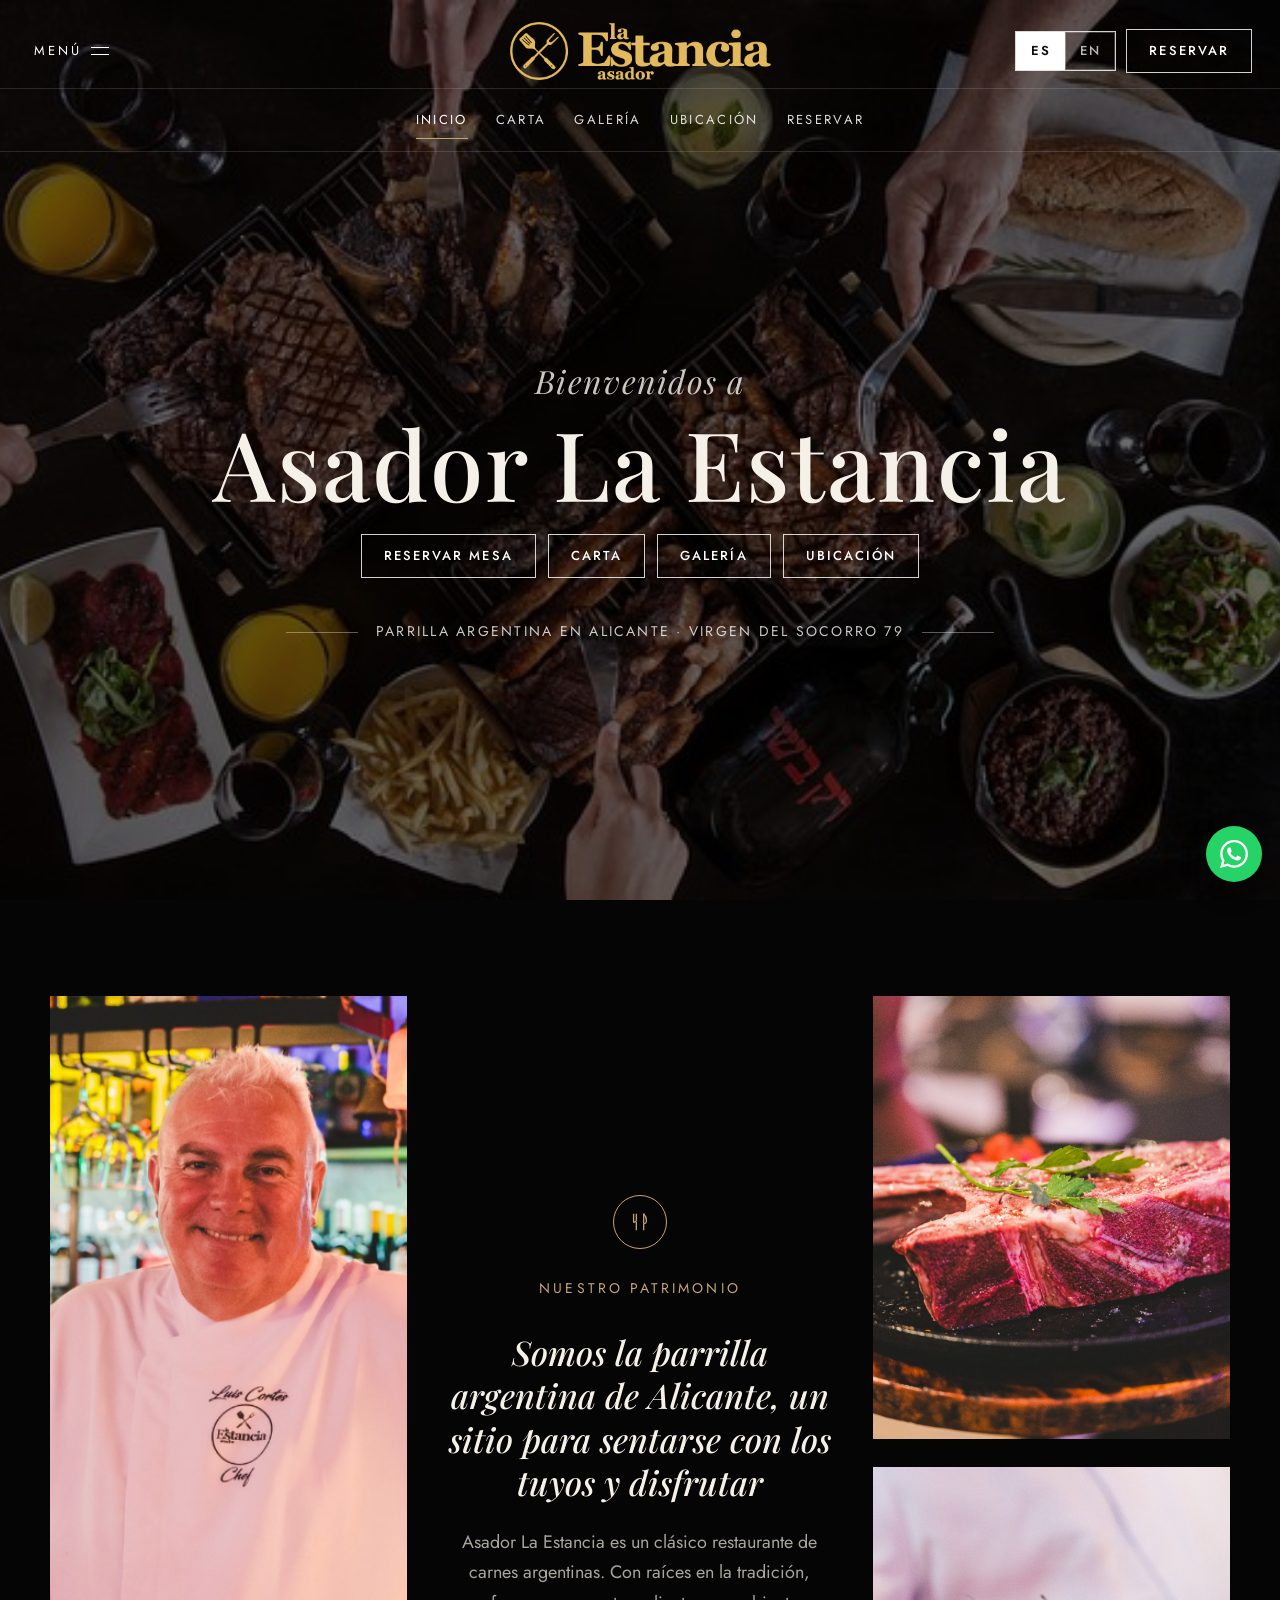
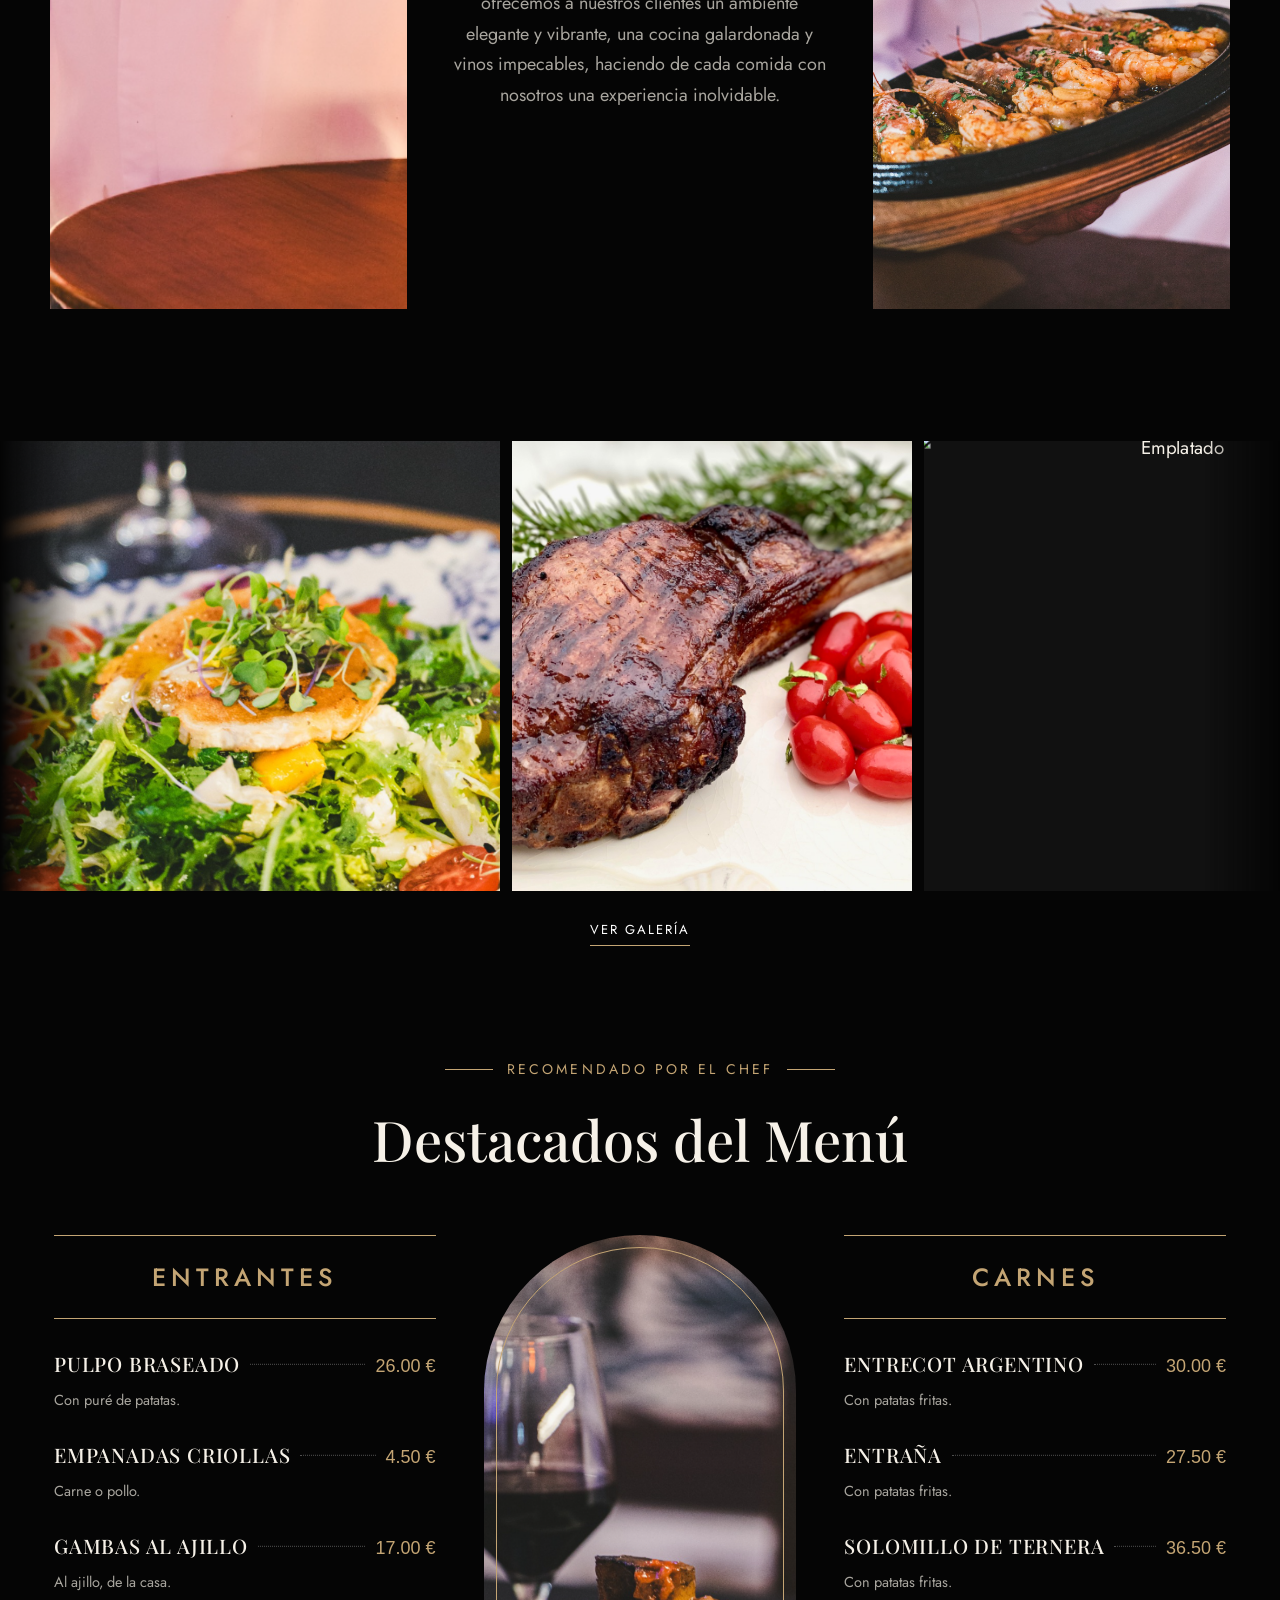
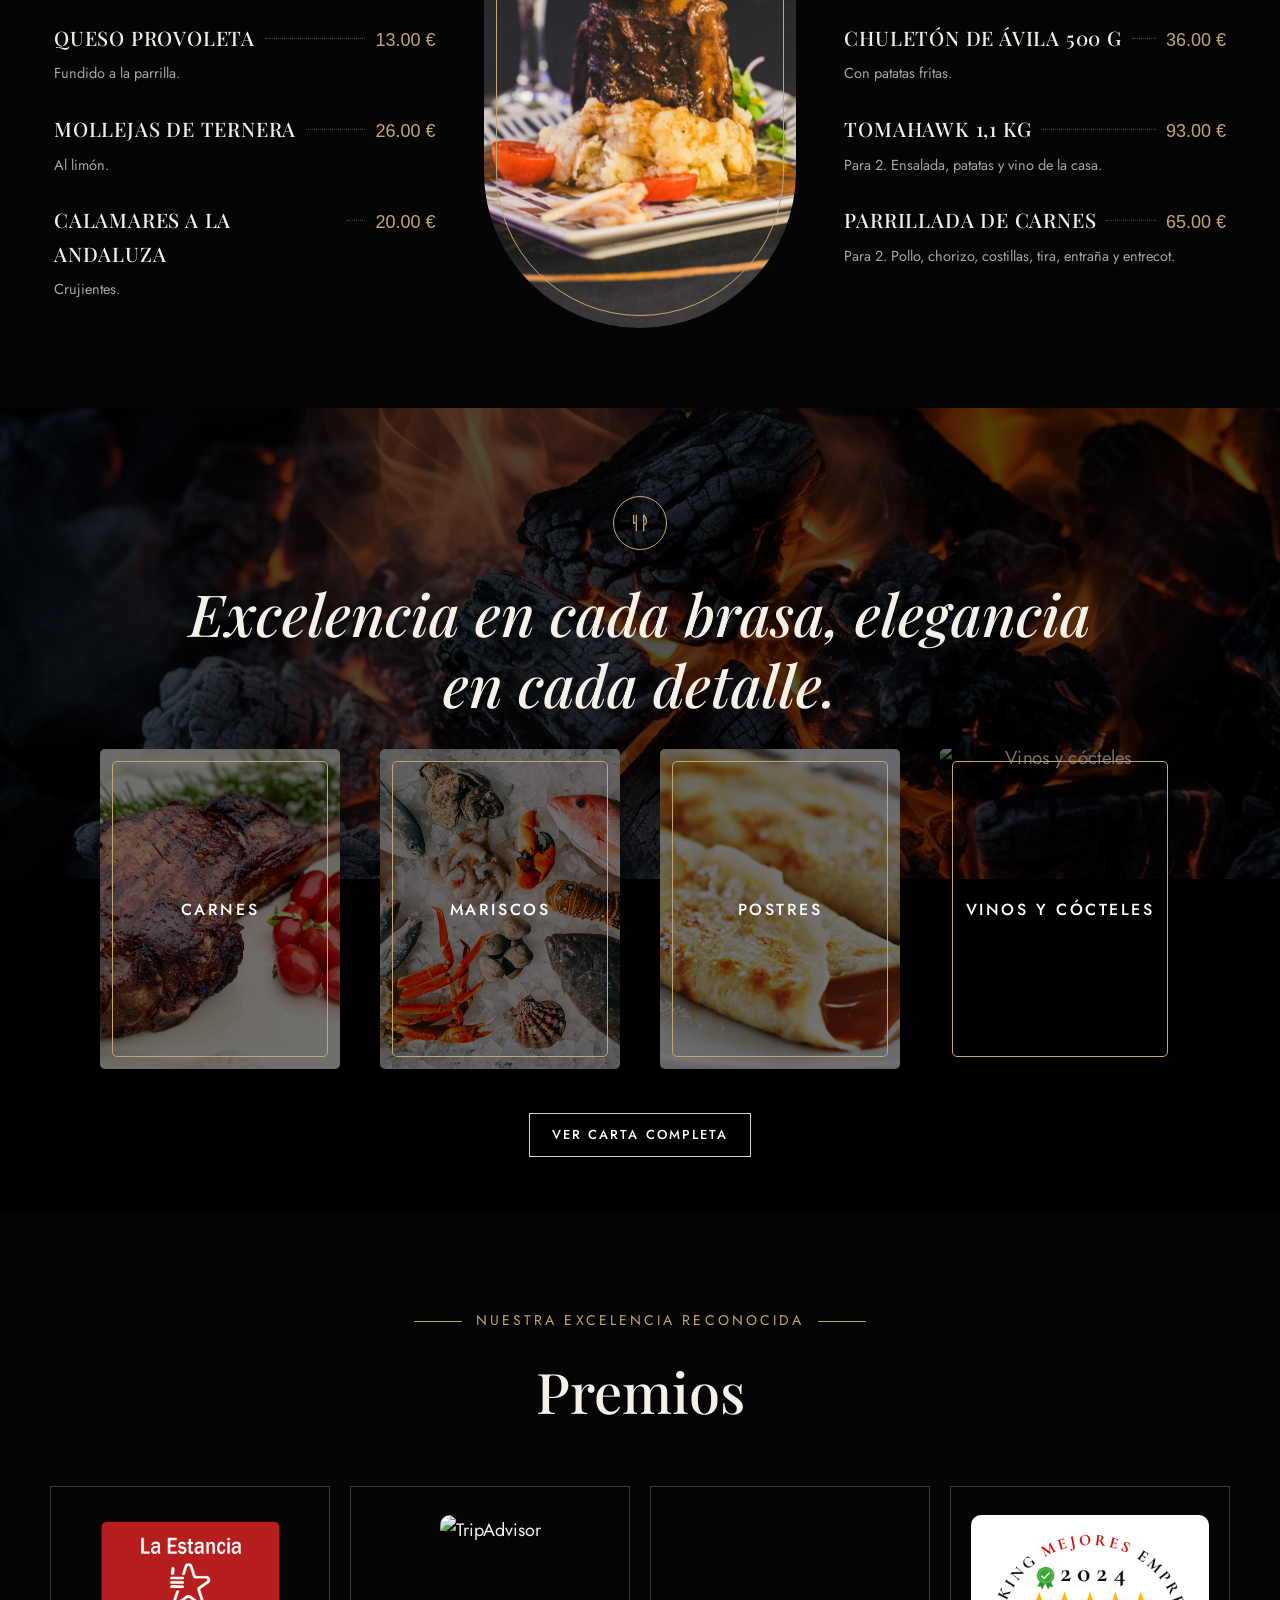
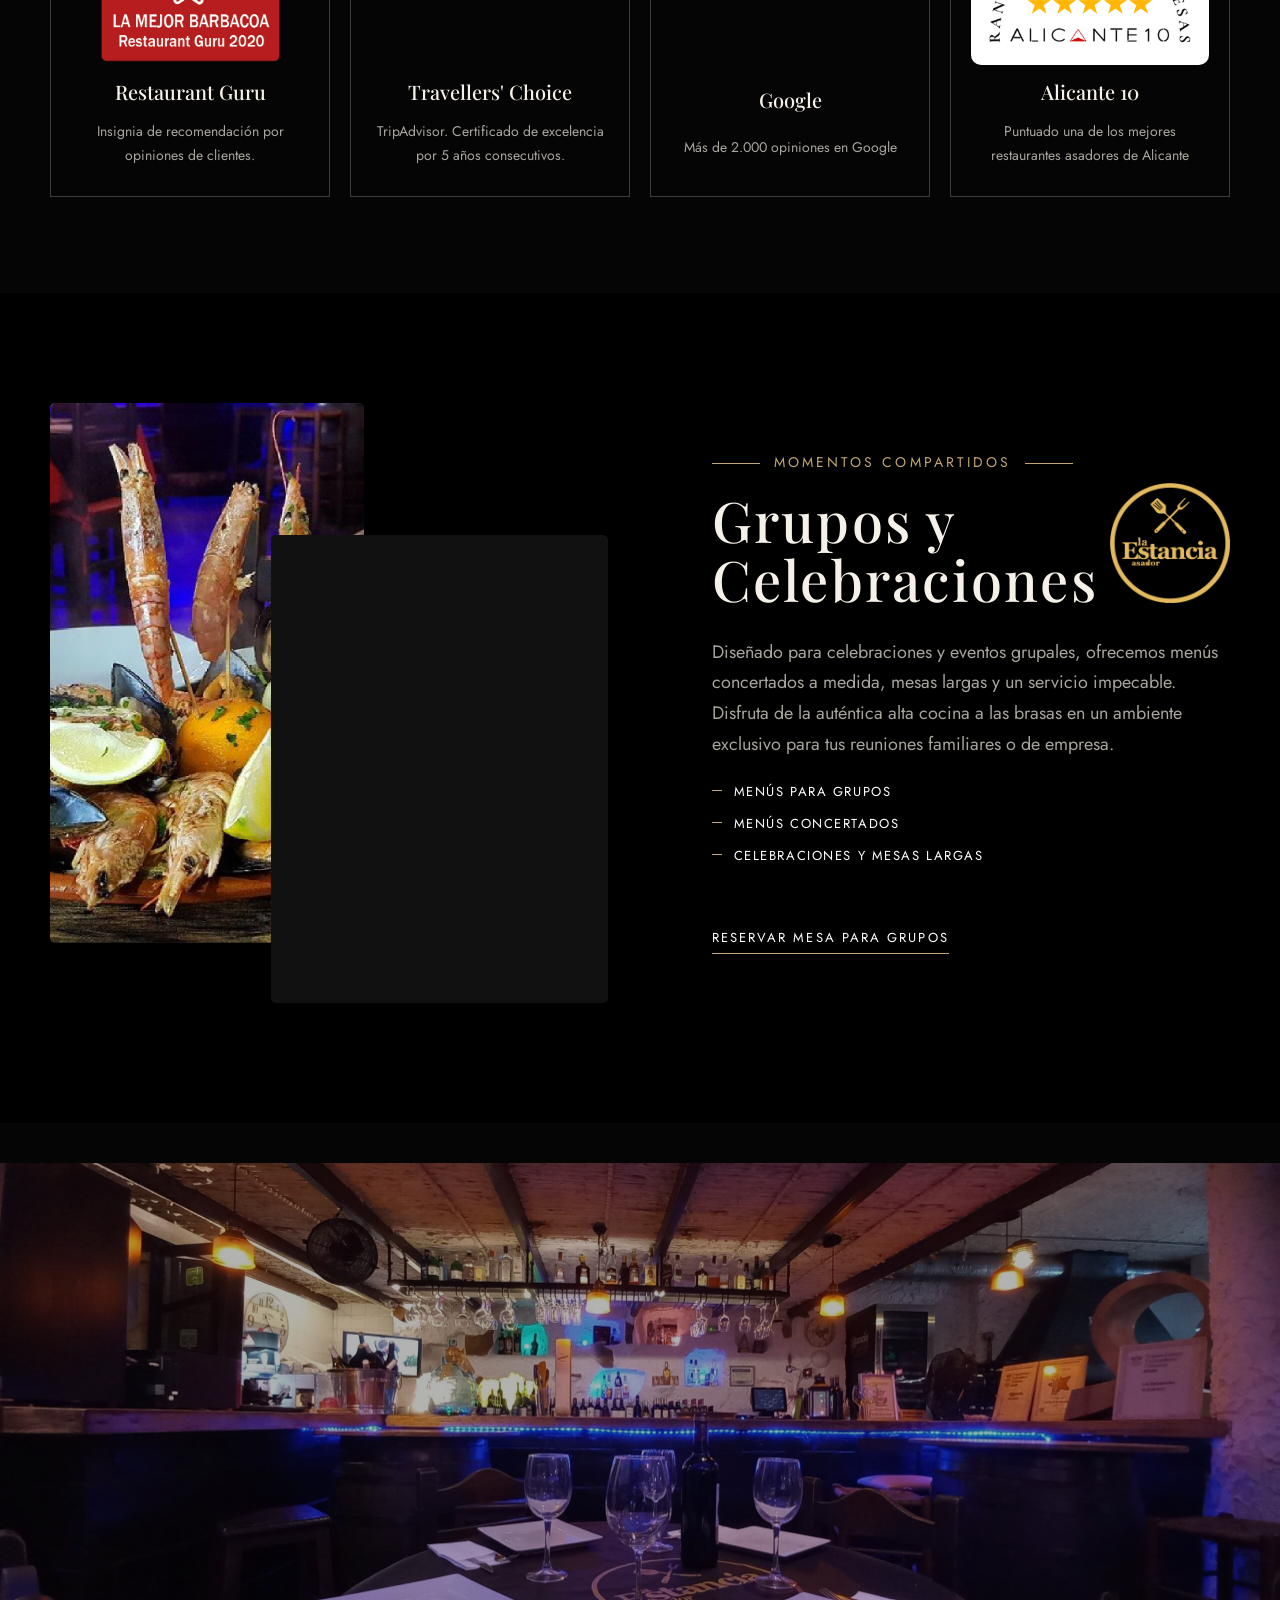
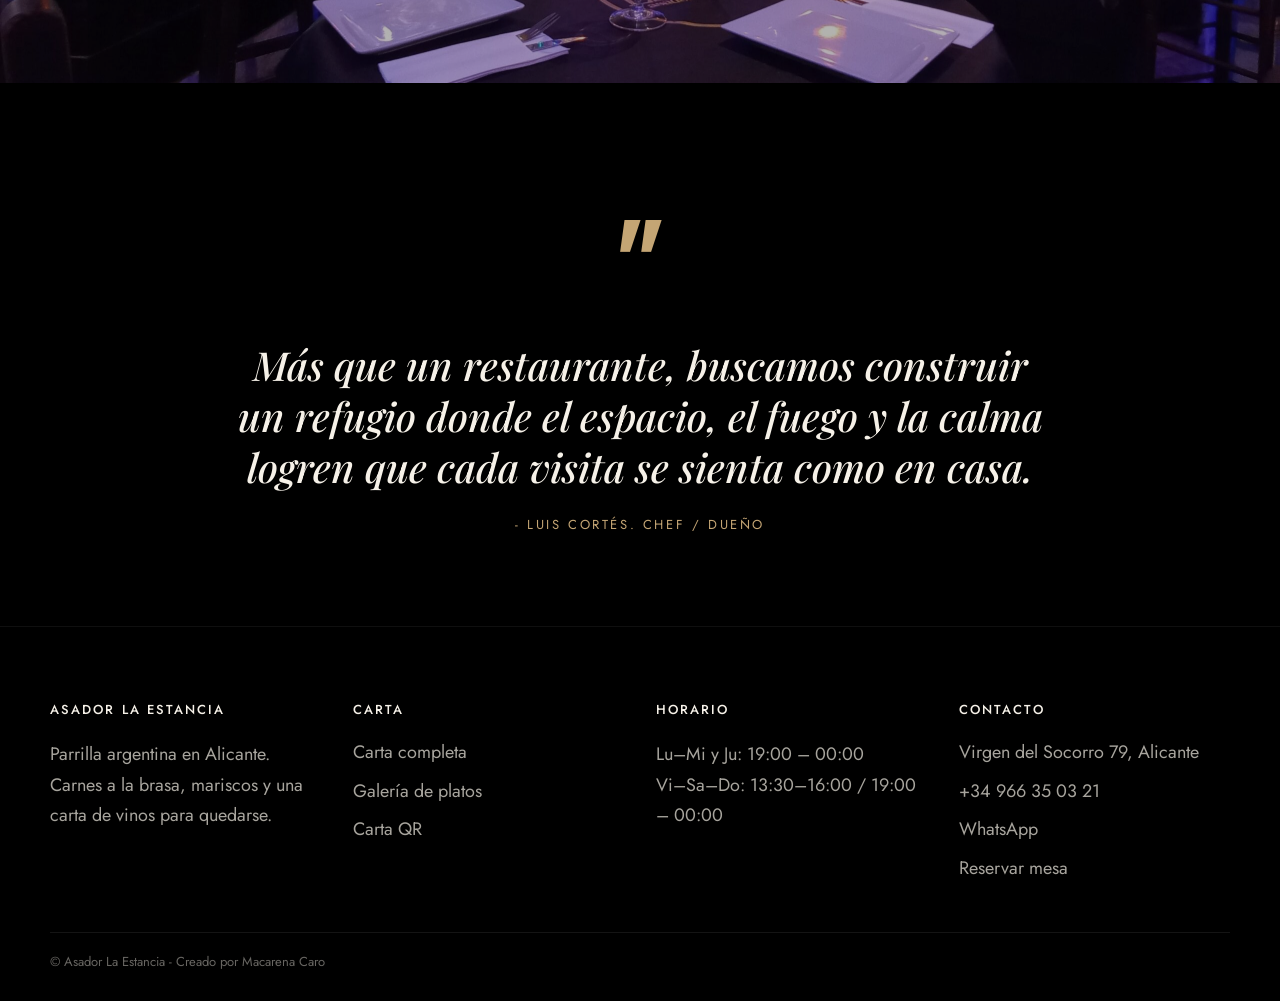
==== commit e2219f2c: "quote" ====
--- a/index.html
+++ b/index.html
@@ -339,7 +339,7 @@
       </a>
     </section>
 -->
-    <section class="cta-band">
+    <section class="cta-band cta-band2">
       <img src="assets/images/evento.jpg" alt="La estancia">
       <!--<div class="inner">
         <div class="gold-icon" aria-hidden="true">
@@ -355,9 +355,9 @@
     </section>
 
     <section class="quote-block">
-      <h2 data-copy="quote">La carne en su punto, la sala atenta y la sensación de estar en casa. Eso es La Estancia.
-      </h2>
-      <cite data-copy="cite">Ubicación · Alicante</cite>
+      <h1 class="quote-header">"</h1>
+      <h2 data-copy="quote">Más que un restaurante, buscamos construir un refugio donde el espacio, el fuego y la calma logren que cada visita se sienta como en casa.</h2>
+      <cite data-copy="cite">- Luis Cortés. Chef / Dueño</cite>
     </section>
   </main>
 
--- a/css/style.css
+++ b/css/style.css
@@ -602,6 +602,11 @@
   max-width: 680px;
   color: var(--muted);
 }
+.quote-header{
+  font-size: 100px;
+  line-height: 0px;
+  color: var(--gold);
+}
 
 .intro-copy p:not(.section-kicker) {
   max-width: 380px;
@@ -861,8 +866,8 @@
   filter: brightness(0.32);
 }
 
-.cta-band > img{
-
+.cta-band2 > img{
+filter: brightness(0.7);
 }
 
 .cta-band .inner { position: relative; z-index: 1; padding: 80px 24px; }
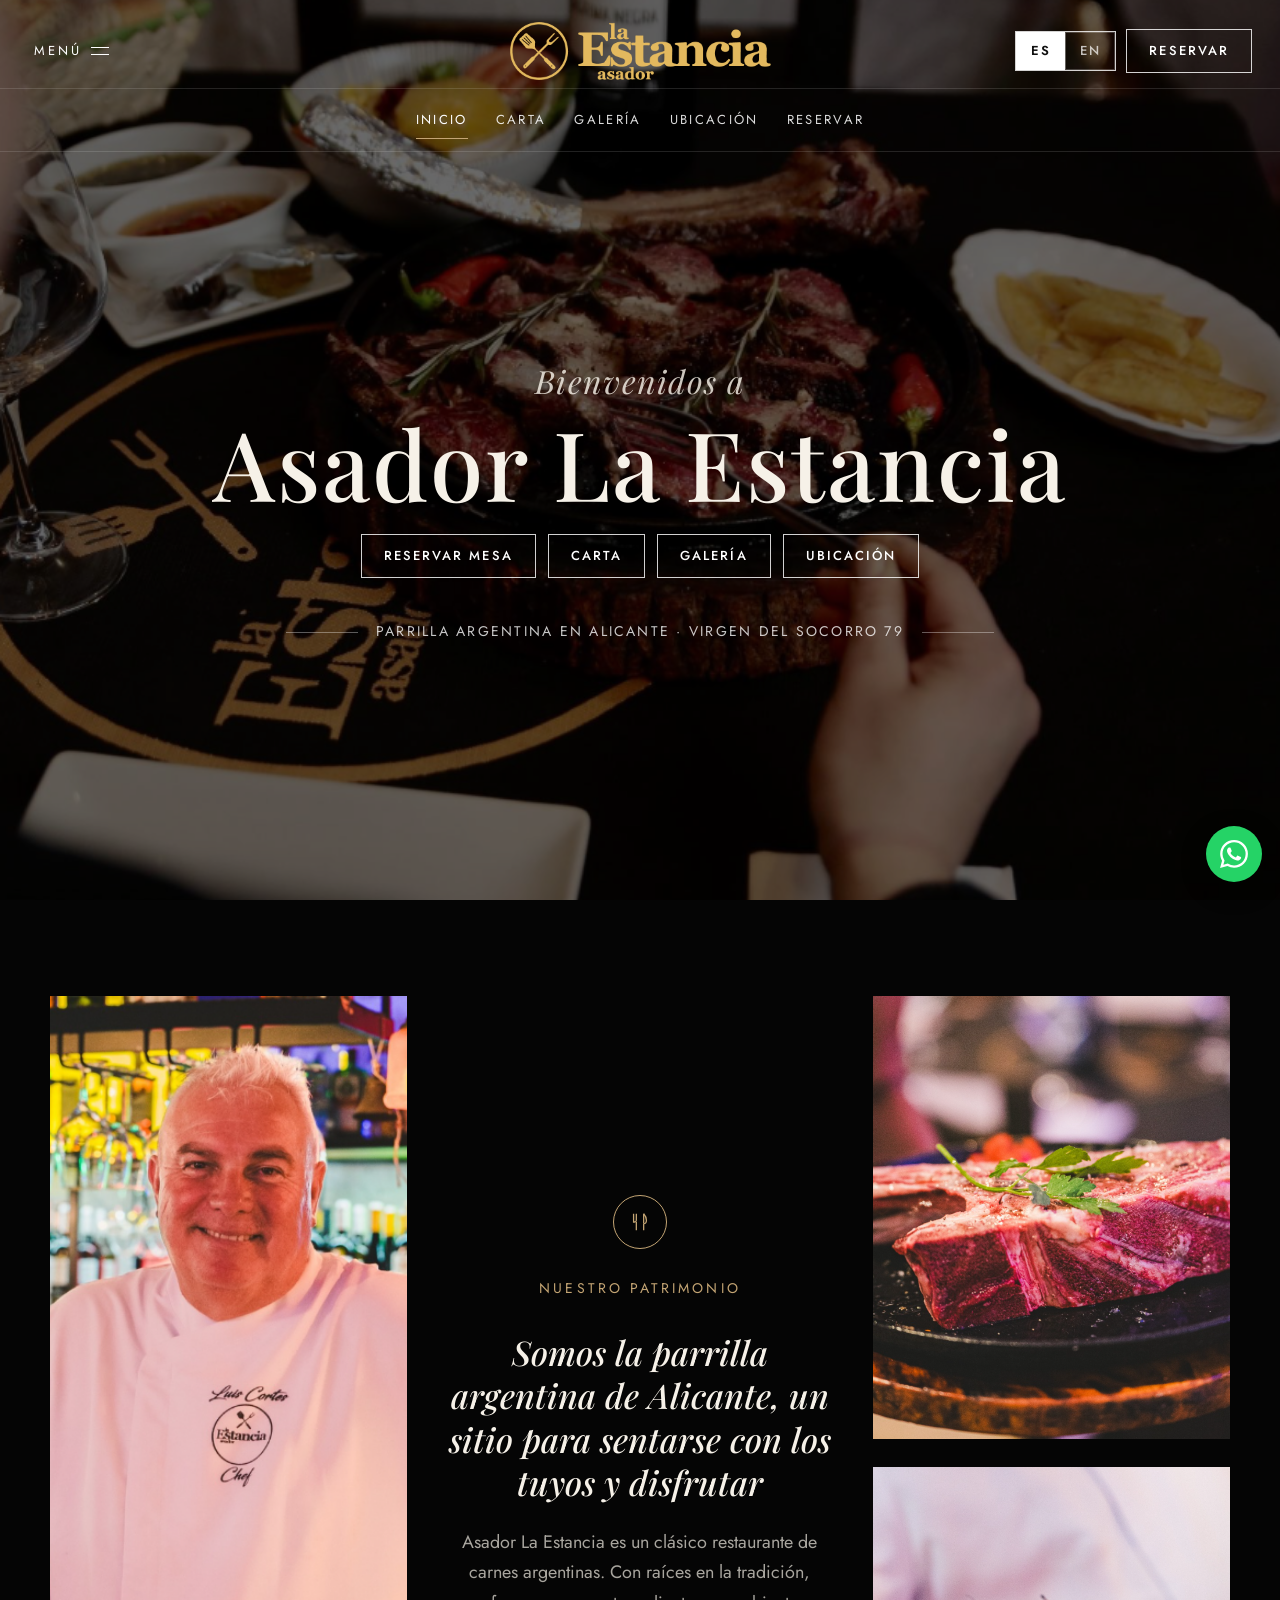
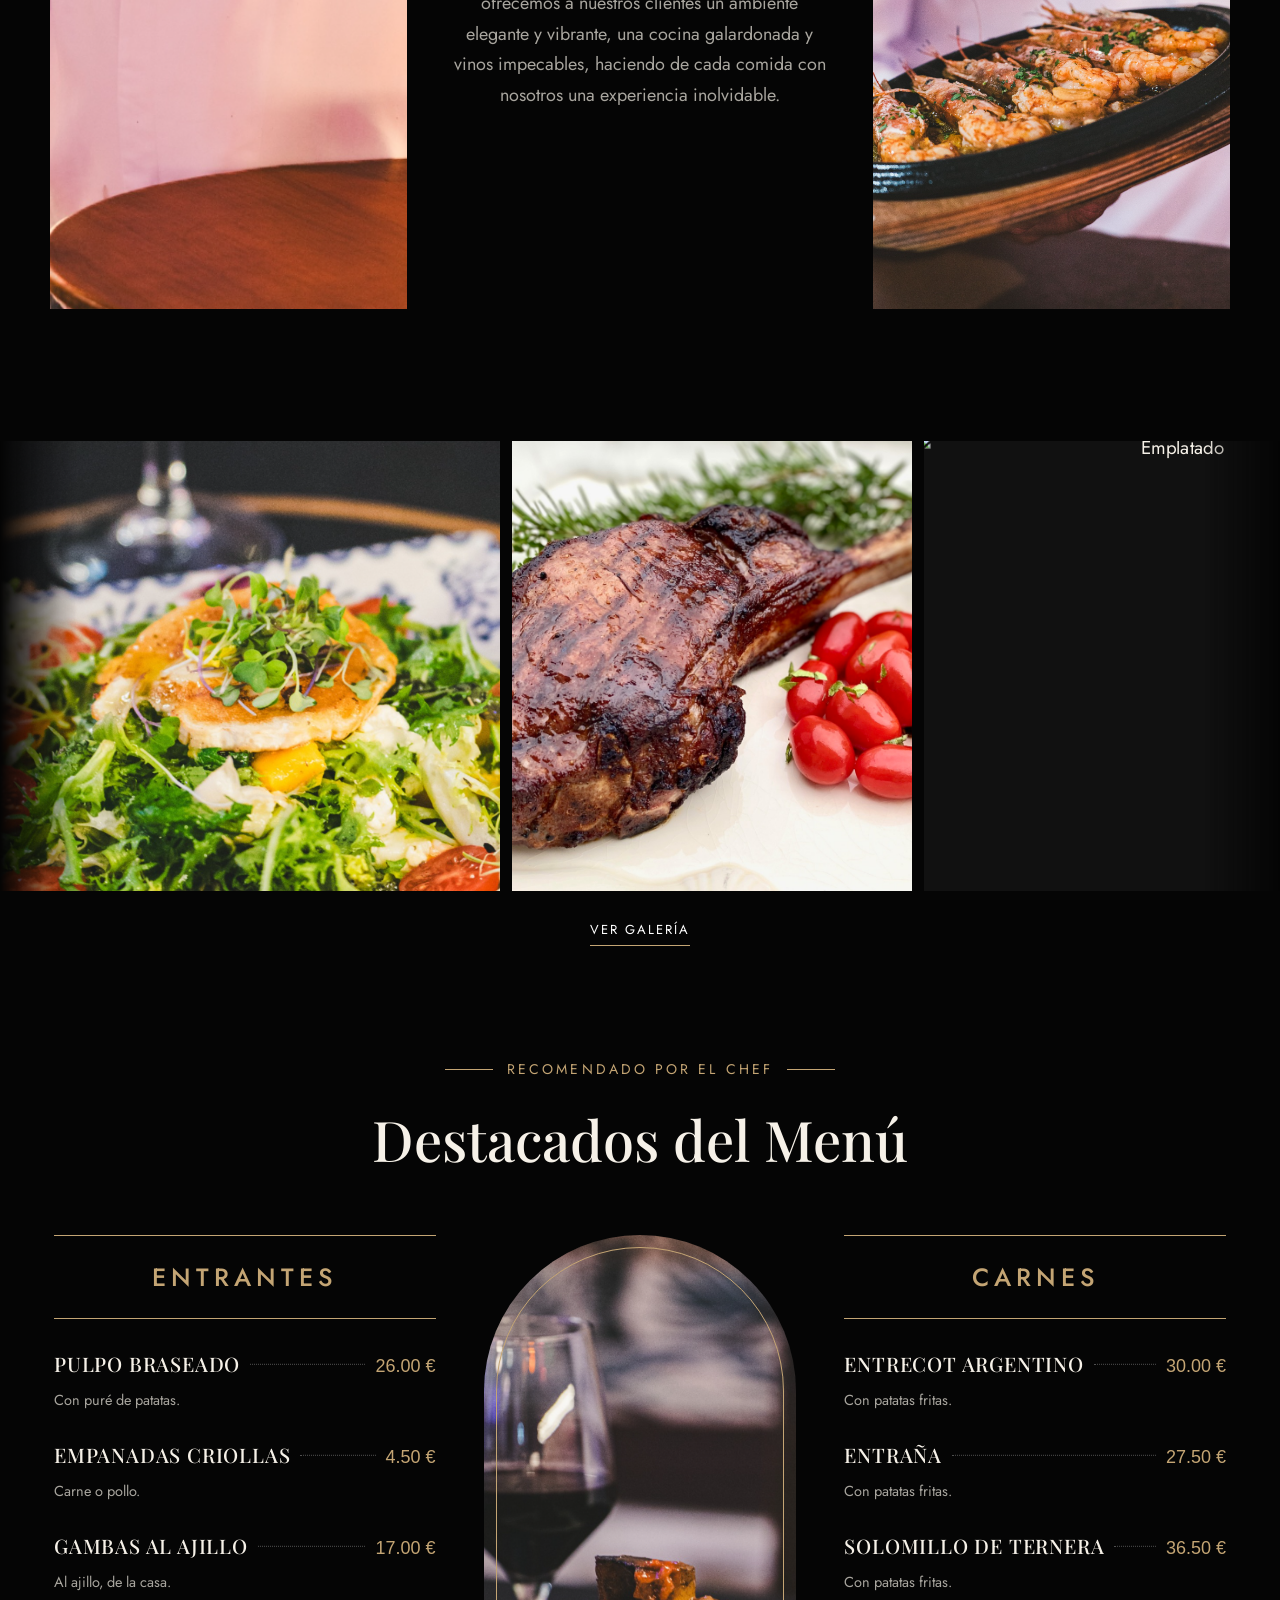
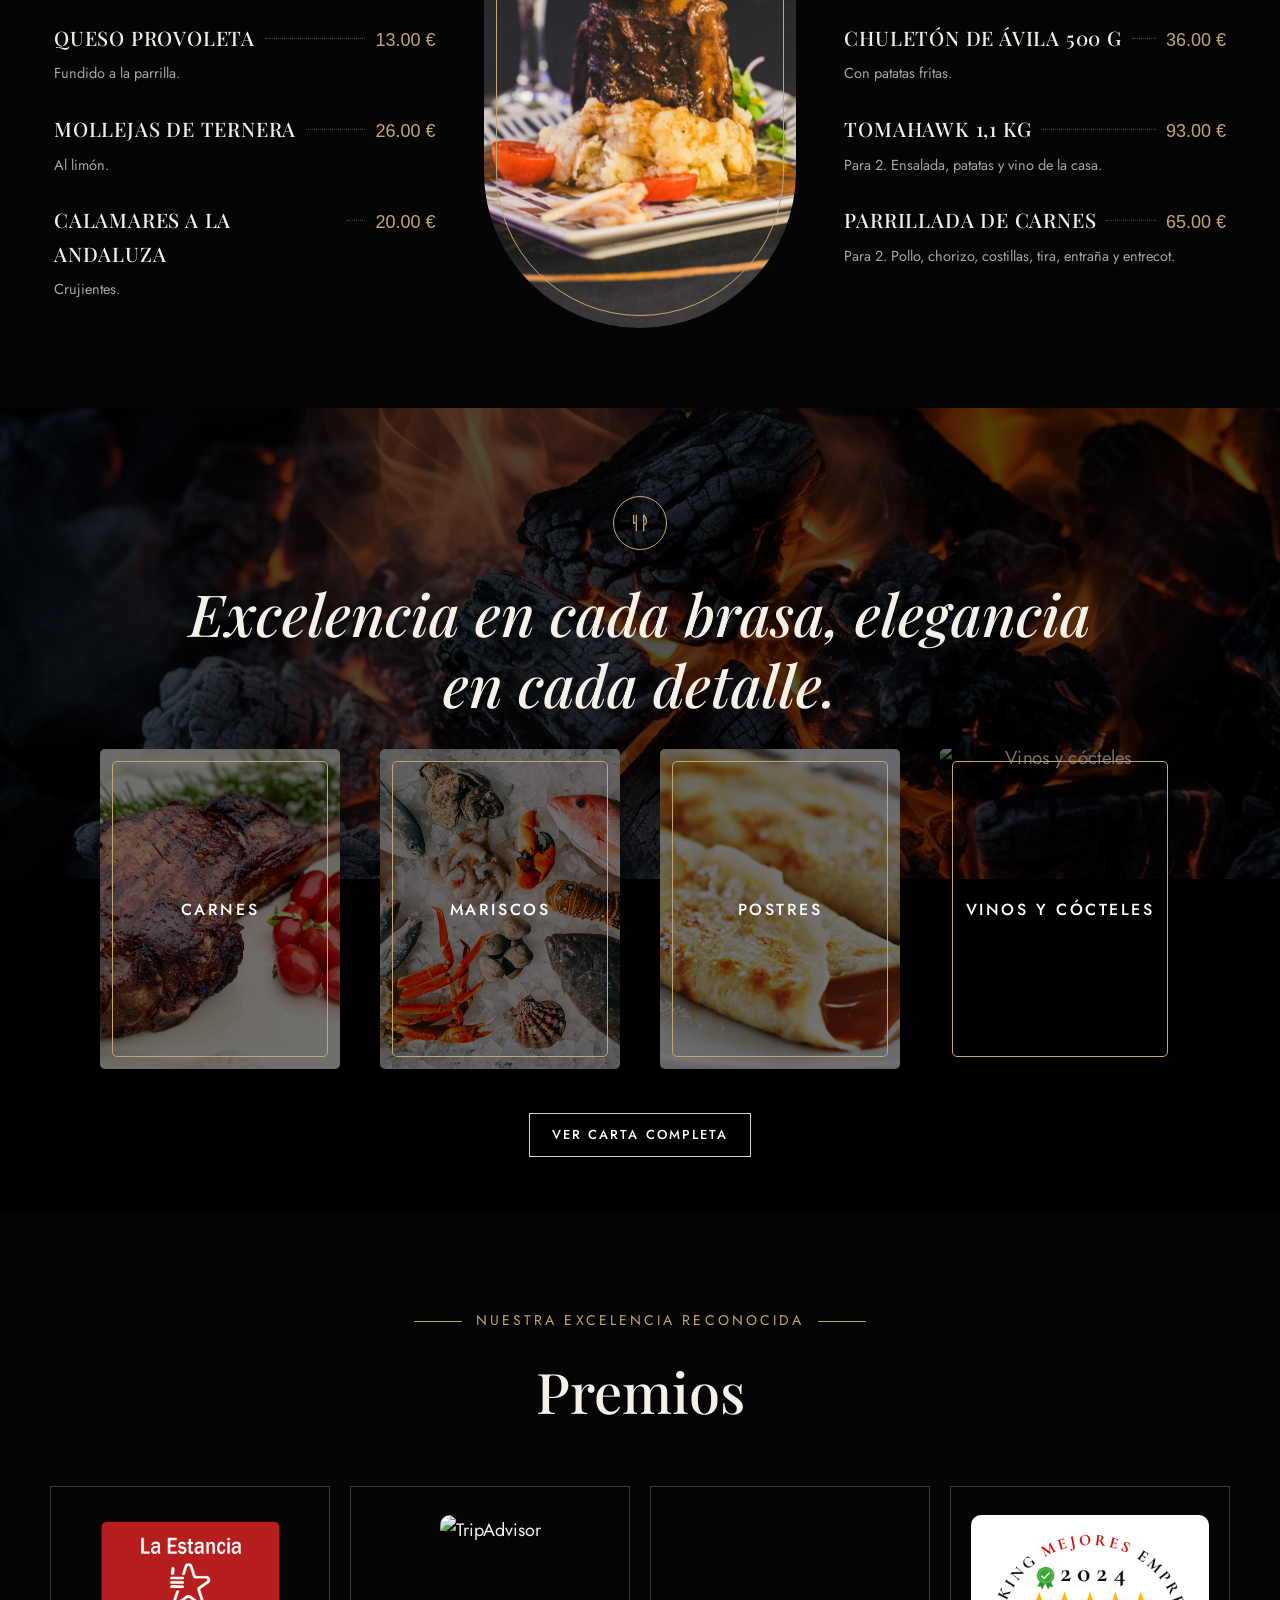
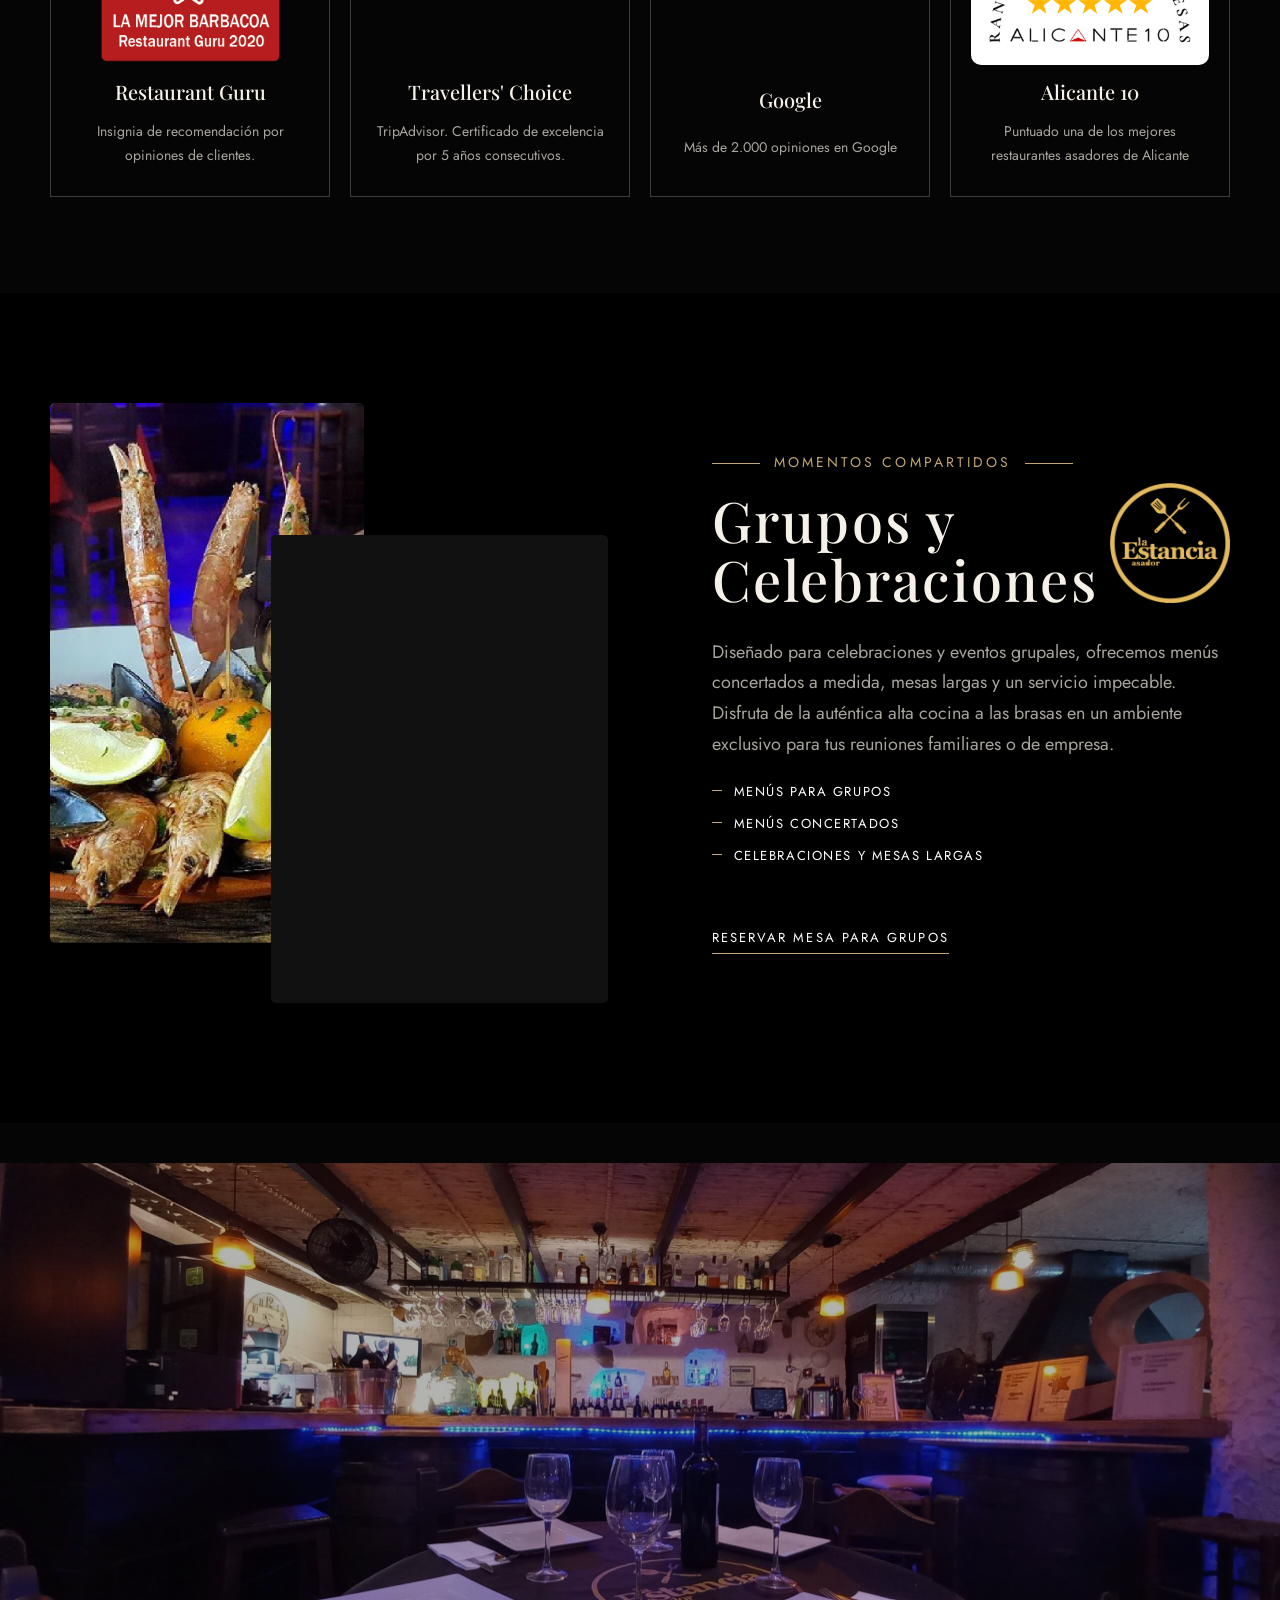
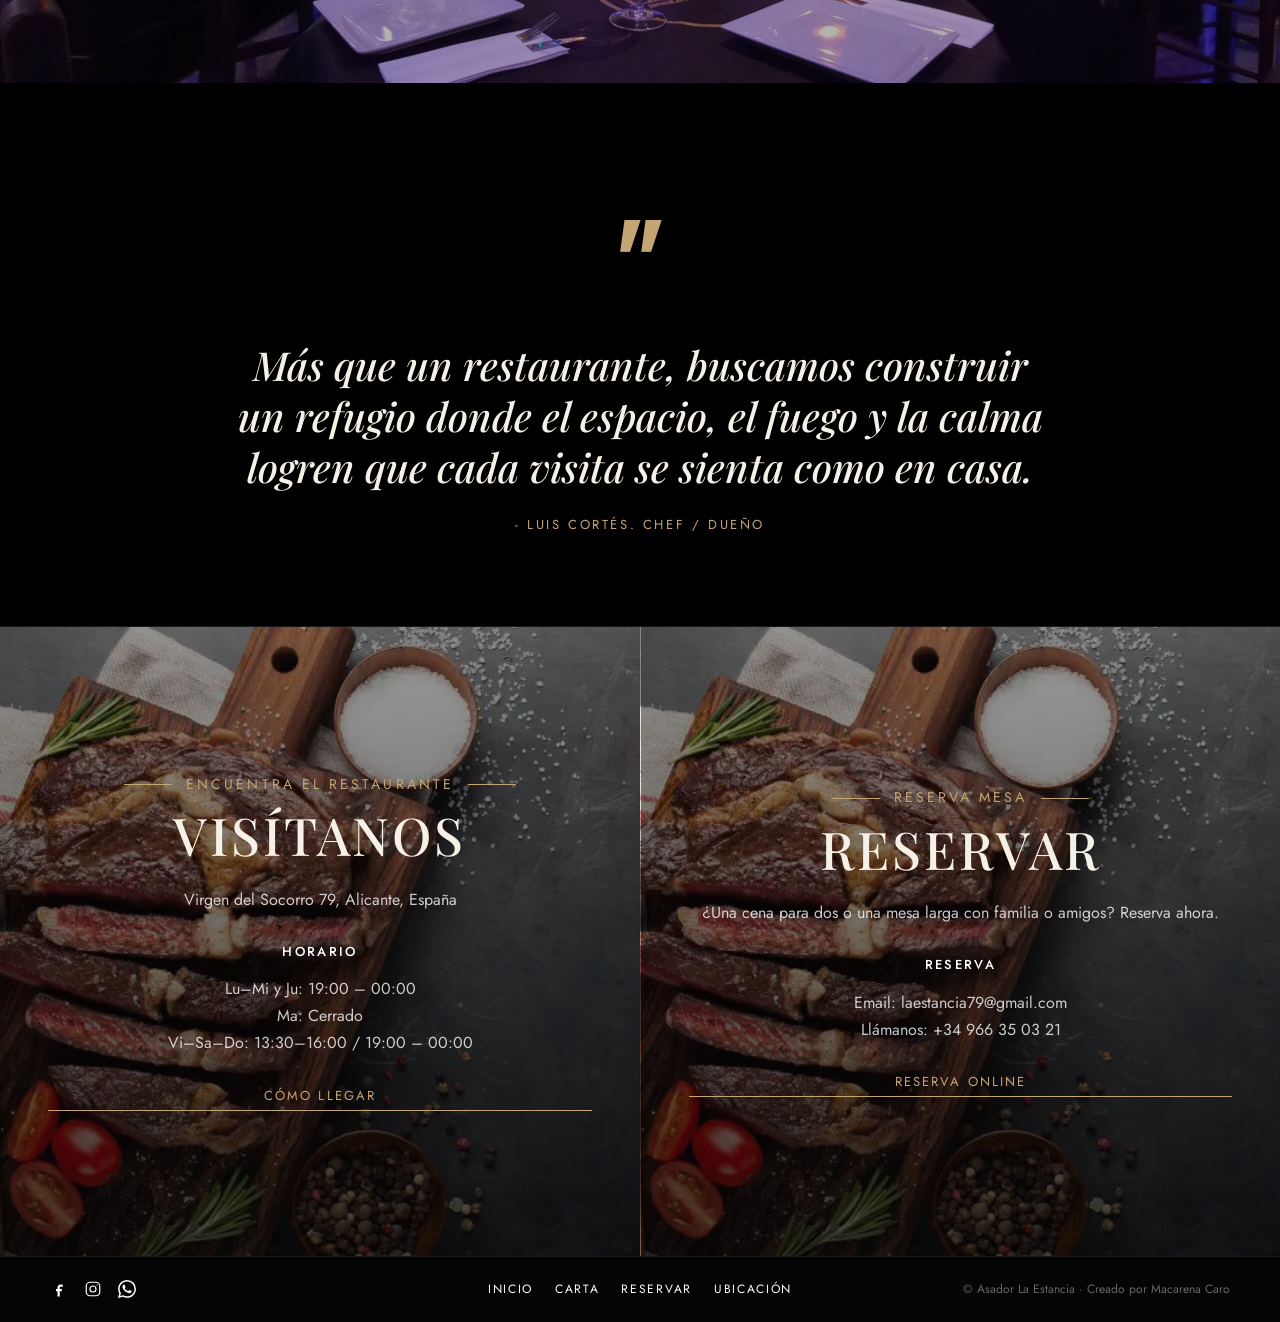
==== commit 4341588f: "footer1" ====
--- a/index.html
+++ b/index.html
@@ -24,9 +24,9 @@
   <main id="contenido">
     <section class="hero">
       <div class="hero-slides" data-hero-slides aria-hidden="true">
-        <img class="hero-bg is-active" src="assets/images/feast.jpg" alt="">
-        <img class="hero-bg" src="assets/images/gallery/ember.jpg" alt="">
-        <img class="hero-bg" src="assets/images/tomahawk.jpg" alt="">
+        <img class="hero-bg is-active" src="assets/images/hero1.png" alt="">
+        <img class="hero-bg" src="assets/images/hero2.png" alt="">
+        <img class="hero-bg" src="assets/images/hero3.png" alt="">
       </div>
       <div class="hero-content">
         <p class="hero-welcome" data-copy="h1">Bienvenidos a</p>
--- a/css/style.css
+++ b/css/style.css
@@ -1500,42 +1500,136 @@
 
 .actions { display: flex; flex-wrap: wrap; gap: 10px; justify-content: center; }
 
-/* Footer */
+/* Footer — demo2 visit / reserve / bar */
 .site-footer {
-  background: #000;
-  padding: 72px 0 0;
+  height: 70vh;
+  padding: 110px 24px;
+  background: #0b0b0b;
+  padding: 0;
   border-top: 1px solid rgba(255, 255, 255, 0.06);
 }
 
-.footer-grid {
-  display: grid;
-  grid-template-columns: repeat(4, 1fr);
-  gap: 32px;
-  padding-bottom: 48px;
-}
-
-.site-footer h3 {
-  margin: 0 0 16px;
-  letter-spacing: 0.16em;
+.visit-band {
+  height: 100%;
+  
+}
+
+.visit-grid {
+   height: 100%;
+  margin: 0 auto;
+  display: grid;
+  grid-template-columns: 1fr 1fr;
+}
+
+.visit-col {
+  display: flex;
+  flex-direction: column;
+  justify-content: center;
+  height: 100%;
+  text-align: center;
+  padding: 8px 48px;
+}
+
+
+.visit-col + .visit-col {
+  border-left: 1px solid rgba(255, 255, 255, 0.12);
+}
+
+.visit-col h2 {
+  margin: 0 0 22px;
+  font-family: var(--serif);
+  font-weight: 500;
+  font-size: clamp(36px, 4.4vw, 52px);
+  letter-spacing: 0.06em;
+  text-transform: uppercase;
+  line-height: 1.1;
+}
+
+.visit-col h3 {
+  margin: 28px 0 12px;
+  letter-spacing: 0.18em;
   text-transform: uppercase;
   font-size: 13px;
   font-weight: 500;
-}
-
-.site-footer p,
-.site-footer a { color: var(--muted); }
-.site-footer a:hover { color: #fff; }
-.site-footer .stack { display: grid; gap: 8px; }
-
-.footer-copy {
-  display: flex;
-  justify-content: space-between;
+  color: #fff;
+}
+
+.visit-text {
+  margin: 0 auto;
+  color: rgba(255, 255, 255, 0.78);
+  font-size: 16px;
+  line-height: 1.7;
+}
+
+.visit-text a { color: inherit; }
+.visit-text a:hover { color: var(--gold); }
+
+.visit-col .intro-more { margin-top: 28px; color: var(--gold); }
+
+.visit1{
+  background-image:
+    linear-gradient(rgba(5, 5, 5, 0.392), rgba(5, 5, 5, 0.72)),
+    url("../assets/images/asado.webp");
+      background-position: center;
+  background-size: cover;
+  background-repeat: no-repeat;
+}
+.reservation2{
+  background-image:
+    linear-gradient(rgba(5, 5, 5, 0.392), rgba(5, 5, 5, 0.72)),
+    url("../assets/images/asado.webp");
+      background-position: center;
+  background-size: cover;
+  background-repeat: no-repeat;
+}
+.footer-bar {
+  border-top: 1px solid rgba(255, 255, 255, 0.08);
+  padding: 22px 0;
+}
+
+.footer-bar-inner {
+  display: grid;
+  grid-template-columns: 1fr auto 1fr;
+  align-items: center;
+  gap: 24px;
+}
+
+.footer-socials {
+  display: flex;
+  align-items: center;
   gap: 16px;
+}
+
+.footer-socials a {
+  width: 18px;
+  height: 18px;
+  color: #fff;
+  display: grid;
+  place-items: center;
+}
+
+.footer-socials svg { width: 18px; height: 18px; }
+.footer-socials a:hover { color: var(--gold); }
+
+.footer-nav {
+  display: flex;
   flex-wrap: wrap;
-  padding: 18px 0 28px;
-  border-top: 1px solid rgba(255, 255, 255, 0.08);
+  justify-content: center;
+  gap: 8px 22px;
+  letter-spacing: 0.14em;
+  text-transform: uppercase;
+  font-size: 12px;
+}
+
+.footer-nav a { color: #fff; }
+.footer-nav a:hover { color: var(--gold); }
+
+.footer-legal {
+  margin: 0;
+  justify-self: end;
+  text-align: right;
   color: var(--dim);
-  font-size: 13px;
+  font-size: 12px;
 }
 
 .wa {
@@ -1594,9 +1688,19 @@
     grid-area: copy;
     padding: 28px 8px 0;
   }
+
+  .site-footer{
+    height: 80vh;
+  }
   .menu-grid,
-  .split,
-  .footer-grid { grid-template-columns: 1fr; }
+  .split { grid-template-columns: 1fr; }
+  .visit-grid { grid-template-columns: 1fr; }
+  .visit-col{
+    height: 100%;
+    border-left: 0;
+    padding-top: 50px;
+  }
+
   .mosaic {
     grid-template-columns: 1fr 1fr;
     grid-template-rows: none;
@@ -1663,6 +1767,15 @@
   .events-heading { padding-right: 84px; }
   .events-logo { width: 76px; height: 76px; }
   .cta-actions .btn-ghost { width: min(260px, 100%); }
+  .visit-band { padding: 72px 16px; }
+  .visit-col { padding: 8px 8px; }
+  .footer-bar-inner {
+    grid-template-columns: 1fr;
+    justify-items: center;
+    text-align: center;
+    gap: 16px;
+  }
+  .footer-legal { justify-self: center; text-align: center; }
 
   .mosaic,
   .gallery-grid { grid-template-columns: 1fr; }
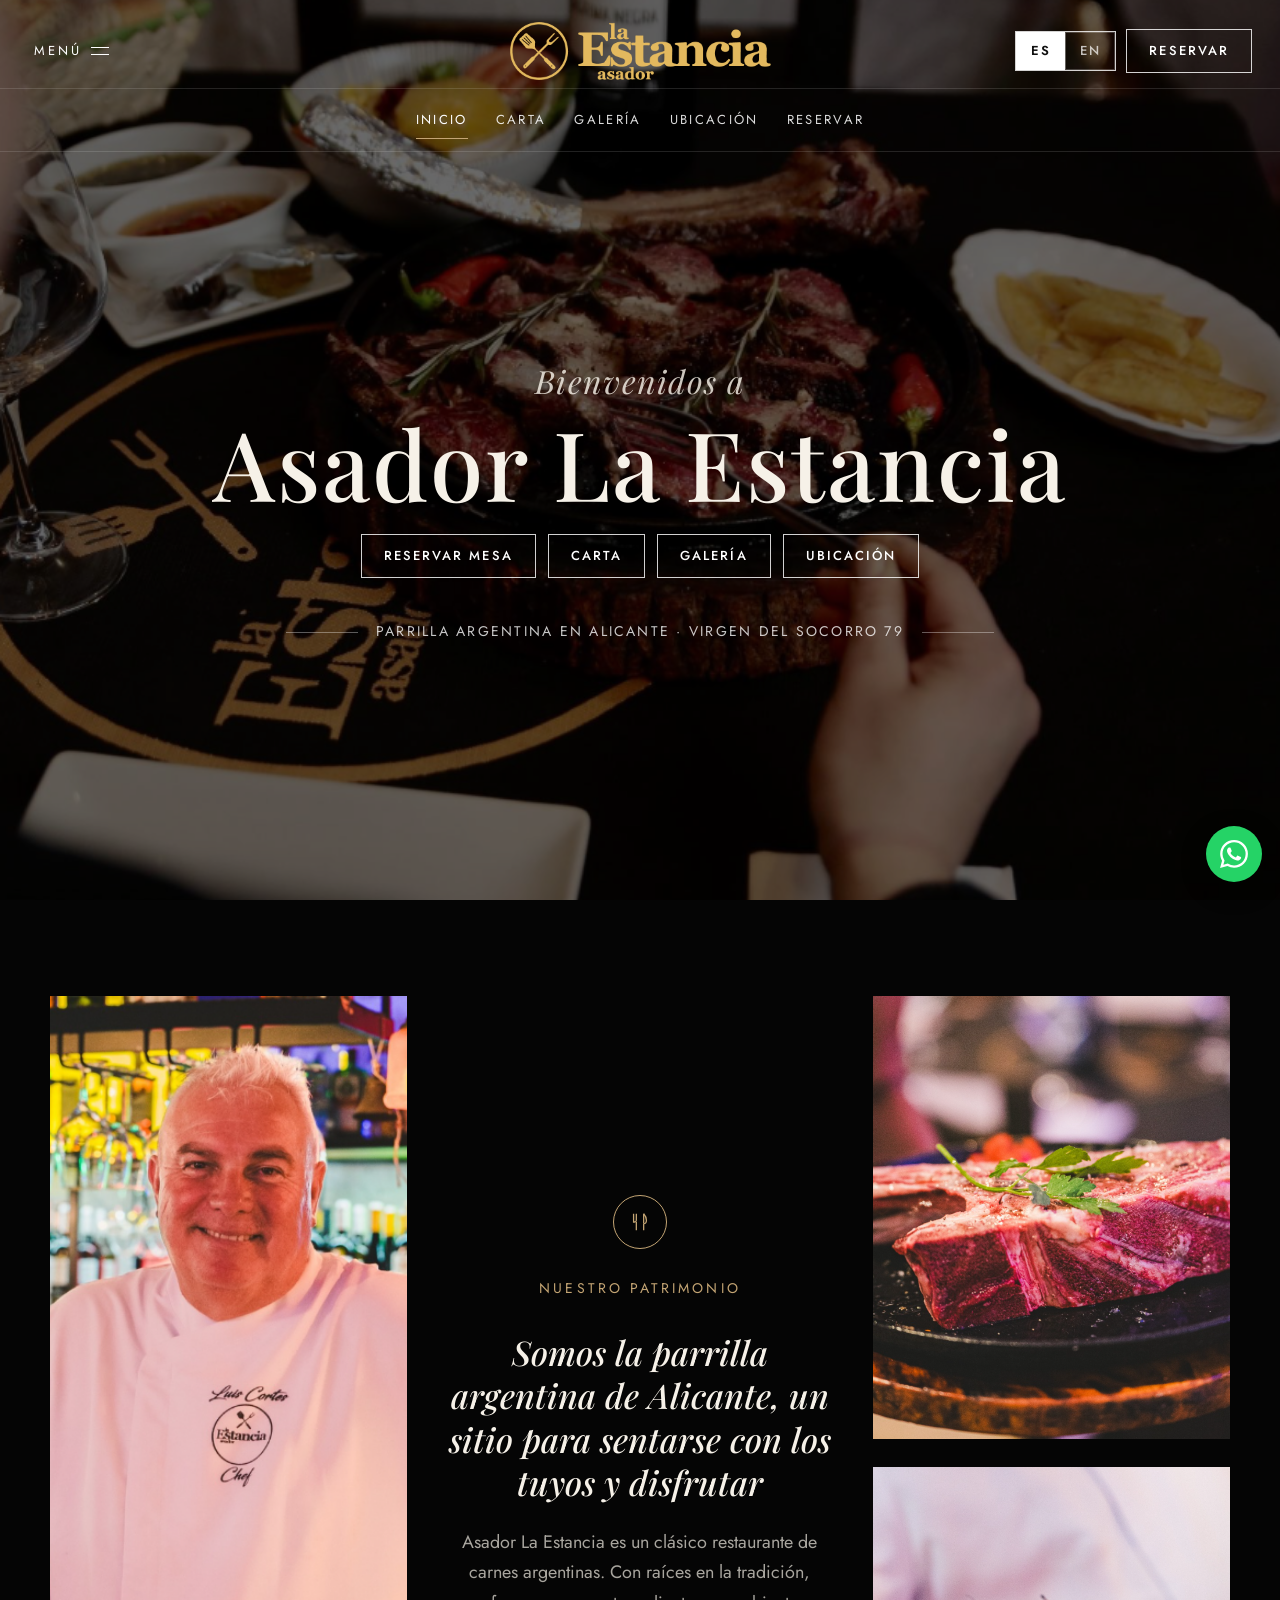
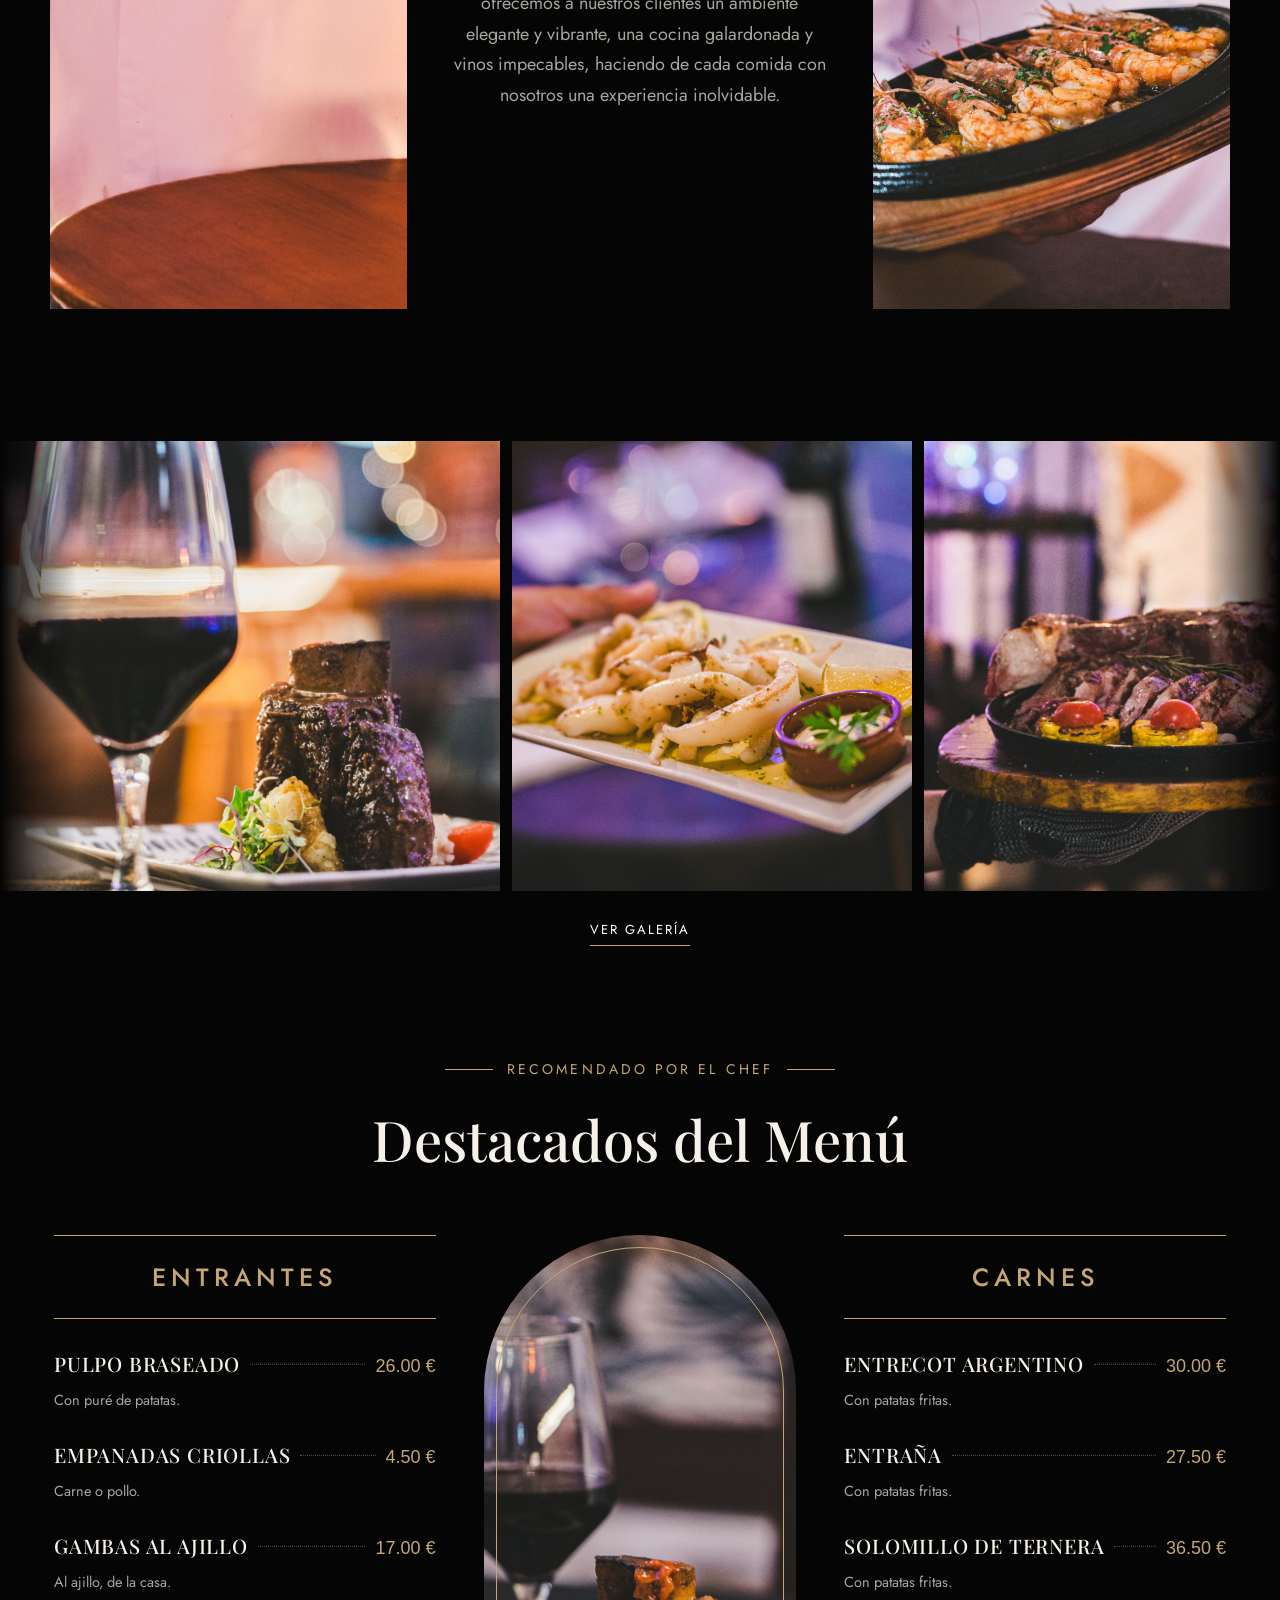
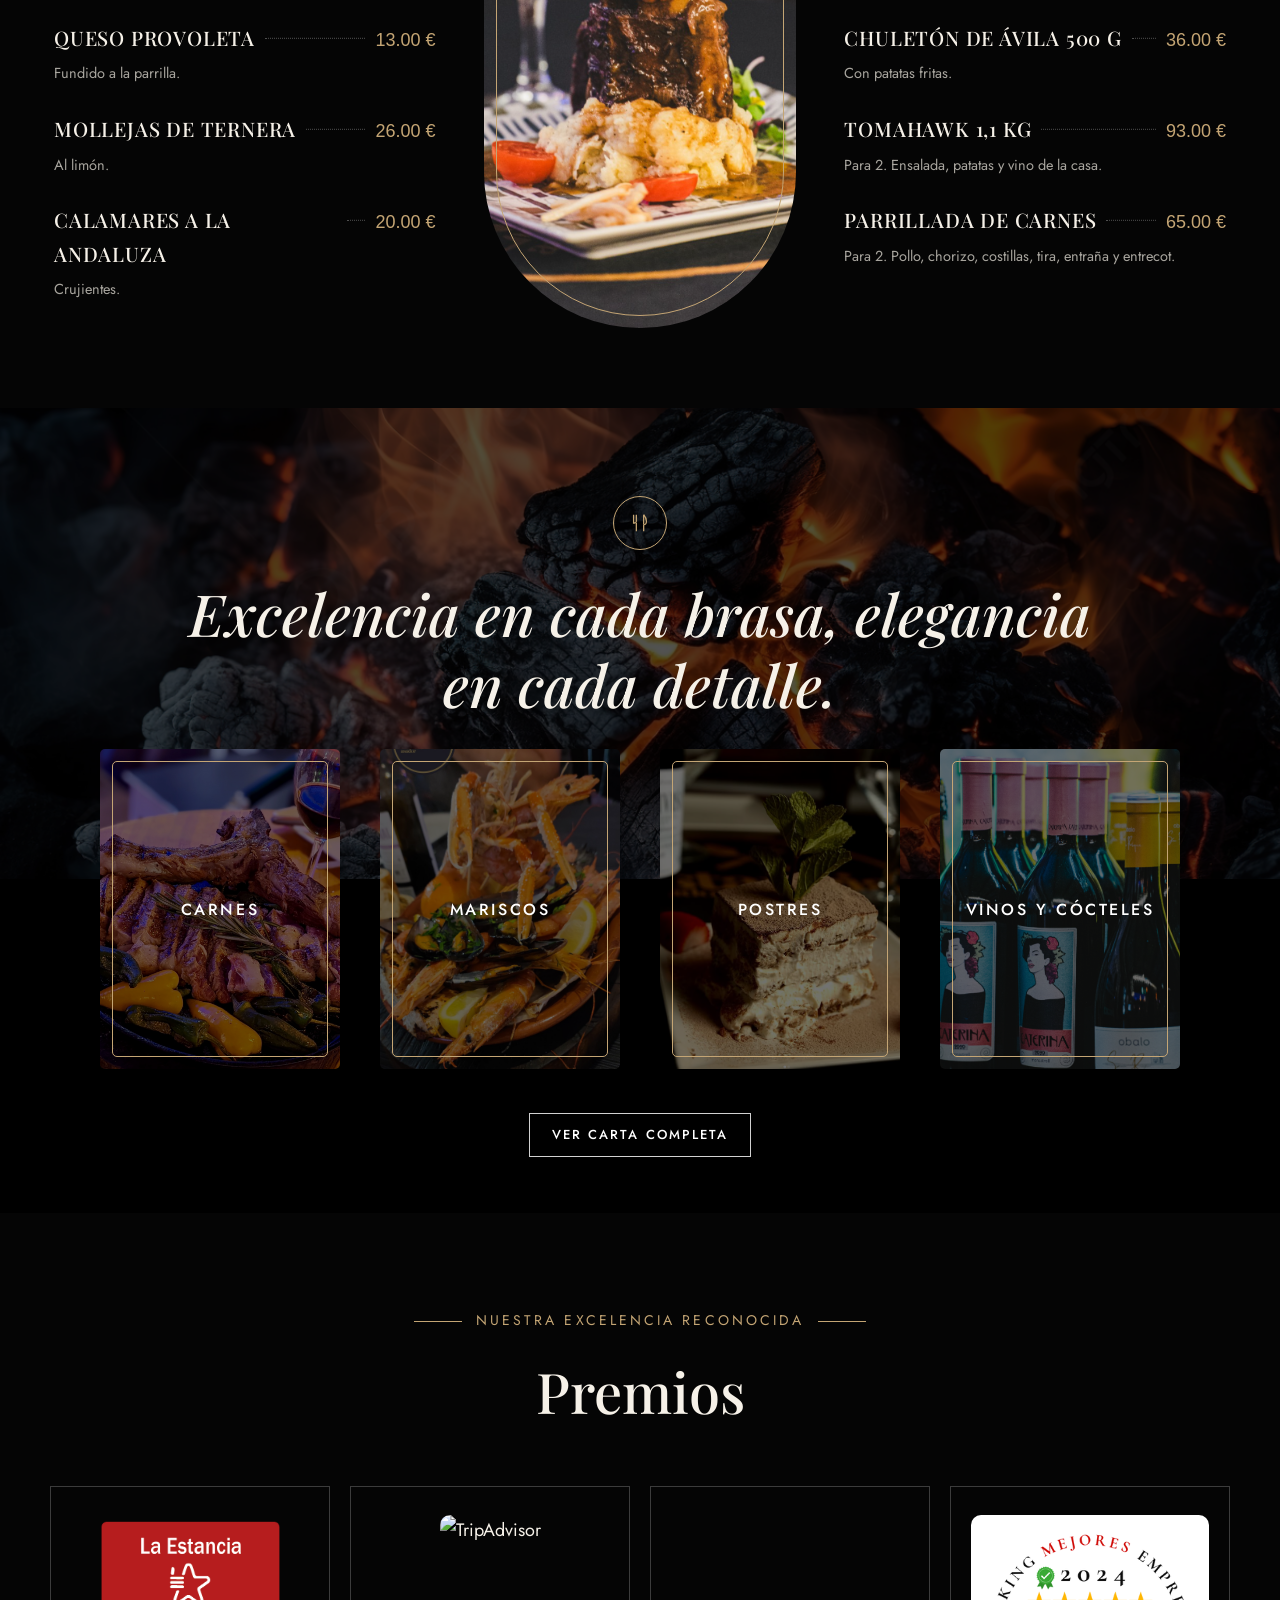
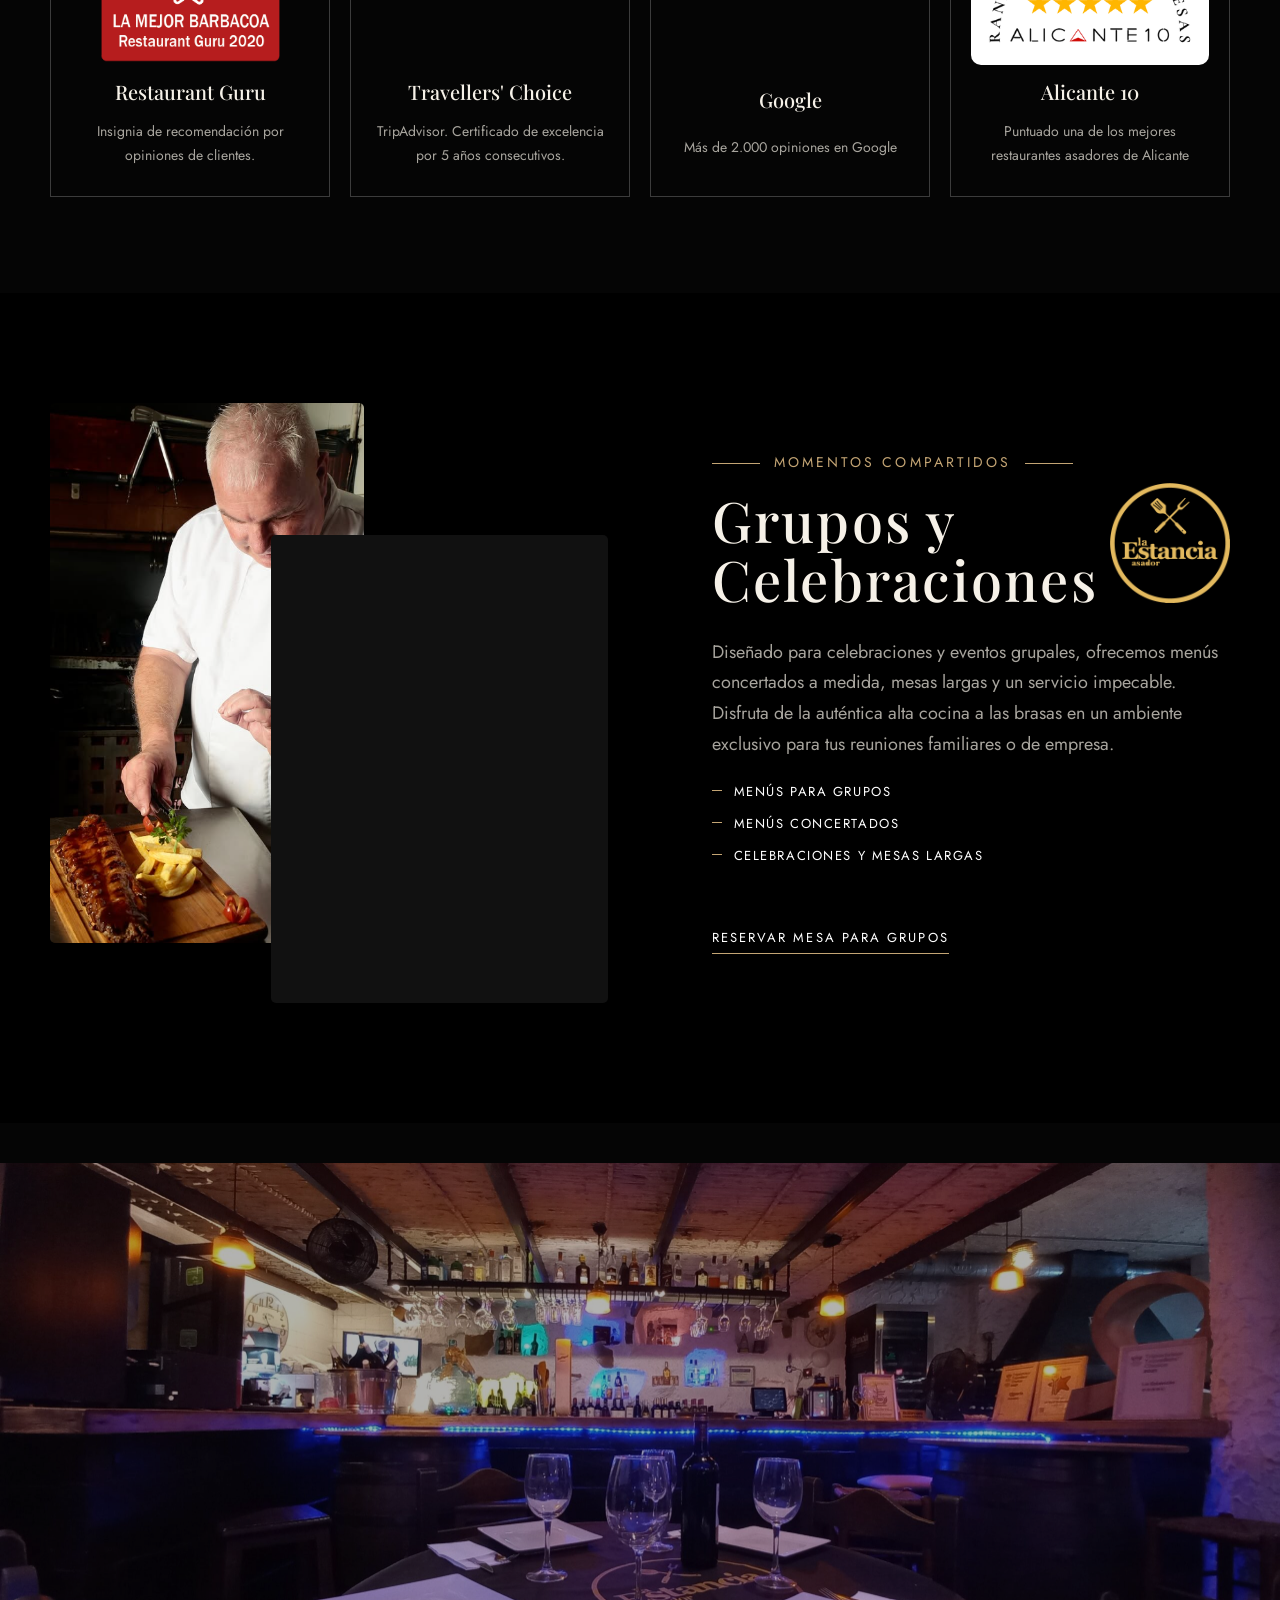
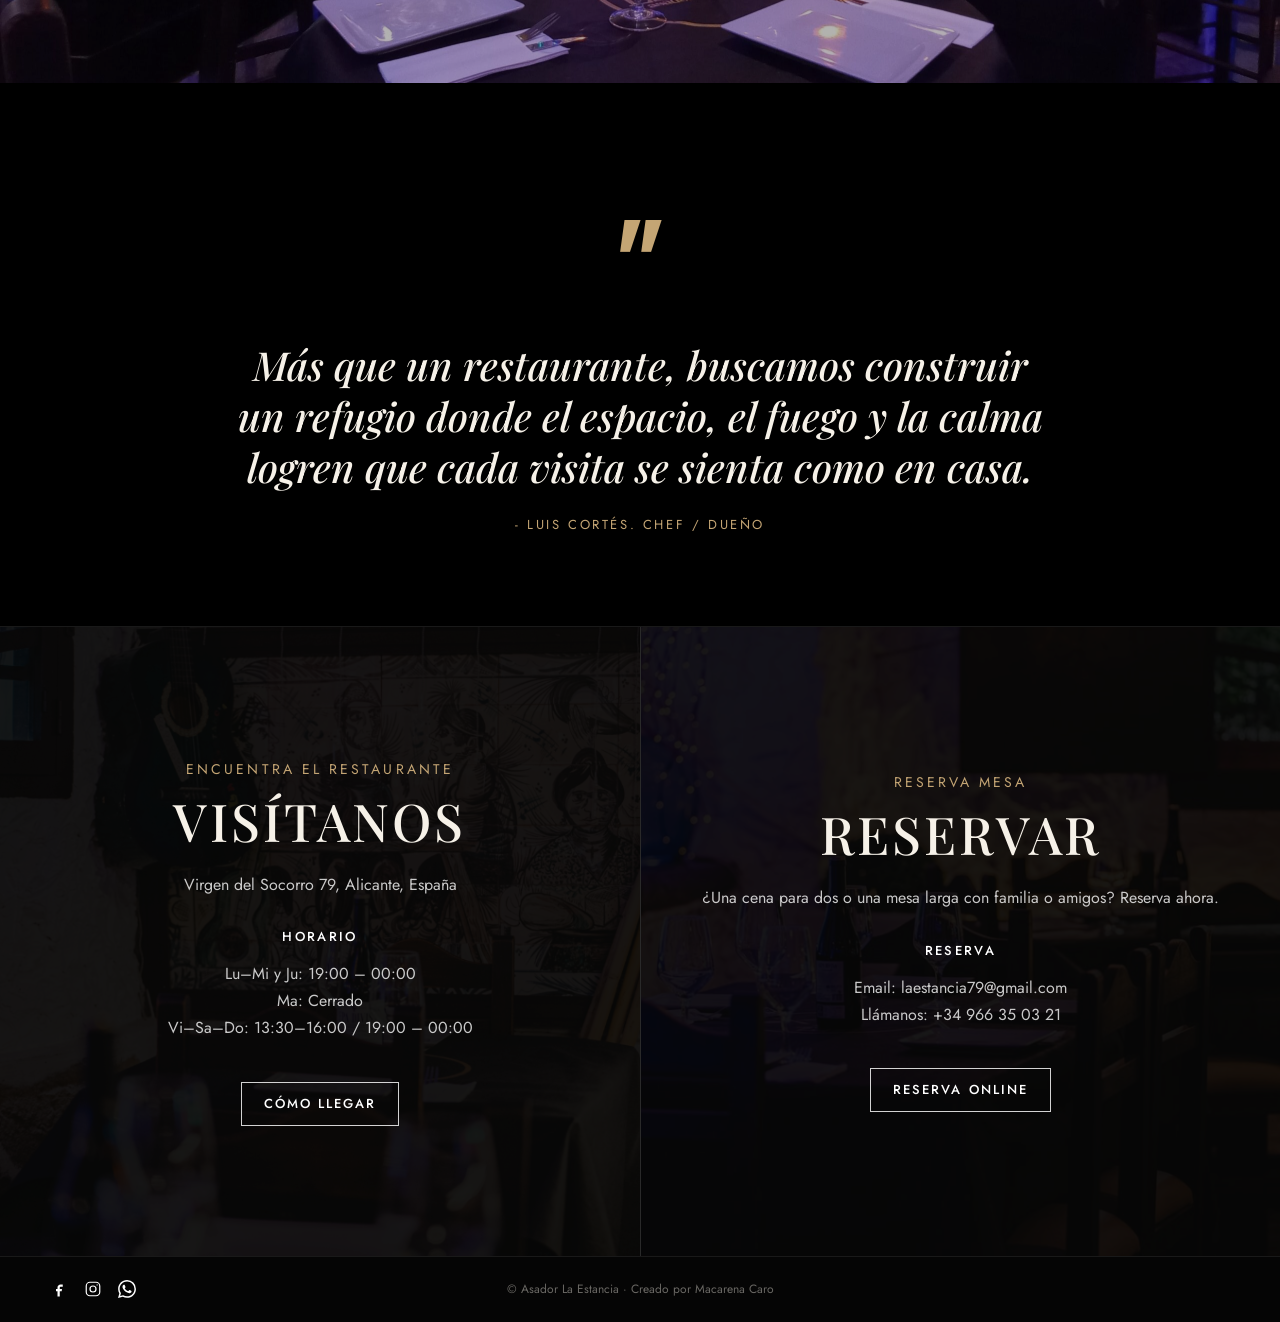
==== commit aa0d32da: "last pasos" ====
--- a/index.html
+++ b/index.html
@@ -76,14 +76,14 @@
     <section class="lookbook">
       <div class="lookbook-rail" data-lookbook>
         <div class="lookbook-track">
-          <a class="lookbook-item" href="galeria.html"><img src="assets/images/intro4.png" alt="Plato de la casa"></a>
-          <a class="lookbook-item is-wide" href="galeria.html"><img src="assets/images/tomahawk.jpg" alt="Tomahawk"></a>
-          <a class="lookbook-item" href="galeria.html"><img src="assets/images/gallery/plated.jpg" alt="Emplatado"></a>
-          <a class="lookbook-item" href="galeria.html"><img src="assets/images/gallery/prawns.jpg" alt="Gambas"></a>
-          <a class="lookbook-item is-wide" href="galeria.html"><img src="assets/images/feast.jpg" alt="Parrillada"></a>
-          <a class="lookbook-item" href="galeria.html"><img src="assets/images/gallery/seafood.jpg" alt="Mariscos"></a>
-          <a class="lookbook-item" href="galeria.html"><img src="assets/images/gallery/ribs.jpg" alt="Costillas"></a>
-          <a class="lookbook-item" href="galeria.html"><img src="assets/images/gallery/chimichurri.jpg"
+          <a class="lookbook-item" href="galeria.html"><img src="assets/images/gallery/meat1.png" alt="Plato de la casa"></a>
+          <a class="lookbook-item is-wide" href="galeria.html"><img src="assets/images/gallery/seafood1.png" alt="Tomahawk"></a>
+          <a class="lookbook-item" href="galeria.html"><img src="assets/images/gallery/meat3.png" alt="Emplatado"></a>
+          <a class="lookbook-item" href="galeria.html"><img src="assets/images/gallery/drink1.png" alt="Gambas"></a>
+          <a class="lookbook-item is-wide" href="galeria.html"><img src="assets/images/gallery/veggie1.png" alt="Parrillada"></a>
+          <a class="lookbook-item" href="galeria.html"><img src="assets/images/gallery/meat2.png" alt="Mariscos"></a>
+          <a class="lookbook-item" href="galeria.html"><img src="assets/images/gallery/postr1.png" alt="Costillas"></a>
+          <a class="lookbook-item" href="galeria.html"><img src="assets/images/gallery/place1.png"
               alt="Chimichurri"></a>
           <a class="lookbook-item" href="galeria.html"><img src="assets/images/gallery/wine.jpg" alt="Vino"></a>
           <a class="lookbook-item" href="galeria.html"><img src="assets/images/gallery/ember.jpg" alt="Brasa"></a>
@@ -200,19 +200,19 @@
       </div>
       <div class="cta-cards">
         <a class="cta-card" href="carta.html#carnes">
-          <img src="assets/images/tomahawk.jpg" alt="Carnes a la parrilla">
+          <img src="assets/images/insta-1.jpg" alt="Carnes a la parrilla">
           <span data-copy="cardMeats">Carnes</span>
         </a>
         <a class="cta-card" href="carta.html#pescados">
-          <img src="assets/images/gallery/seafood.jpg" alt="Mariscos">
+          <img src="assets/images/insta-3.jpg" alt="Mariscos">
           <span data-copy="cardSea">Mariscos</span>
         </a>
         <a class="cta-card" href="carta.html#postres">
-          <img src="assets/images/panqueques.jpg" alt="Postres">
+          <img src="assets/images/gallery/postr2.png" alt="Postres">
           <span data-copy="cardDesserts">Postres</span>
         </a>
         <a class="cta-card" href="carta.html#vinos">
-          <img src="assets/images/gallery/wine.jpg" alt="Vinos y cócteles">
+          <img src="assets/images/gallery/drink4.png" alt="Vinos y cócteles">
           <span data-copy="cardWine">Vinos y cócteles</span>
         </a>
       </div>
@@ -270,7 +270,7 @@
       <div class="events-grid">
         <div class="events-photos">
           <figure class="events-photo events-photo-back">
-            <img src="assets/images/plato-4.png" alt="Mesa larga en La Estancia">
+            <img src="assets/images/gallery/meat8.png" alt="Mesa larga en La Estancia">
           </figure>
           <figure class="events-photo events-photo-front">
             <video src="assets/images/groups.mp4" autoplay muted loop playsinline></video>
--- a/css/style.css
+++ b/css/style.css
@@ -193,7 +193,7 @@
 
 .btn-ghost:hover {
   background: #fff;
-  color: #111;
+  color: #111 !important;
 }
 
 .header-actions {
@@ -294,7 +294,7 @@
   background-color: #050505;
   background-image:
     linear-gradient(rgba(5, 5, 5, 0.72), rgba(5, 5, 5, 0.72)),
-    url("../assets/images/asado.webp");
+    url("../assets/images/intro5.jpg");
   background-position: center;
   background-size: cover;
   background-repeat: no-repeat;
@@ -1500,7 +1500,7 @@
 
 .actions { display: flex; flex-wrap: wrap; gap: 10px; justify-content: center; }
 
-/* Footer — demo2 visit / reserve / bar */
+/* Footer */
 .site-footer {
   height: 70vh;
   padding: 110px 24px;
@@ -1515,21 +1515,111 @@
 }
 
 .visit-grid {
-   height: 100%;
+  height: 100%;
   margin: 0 auto;
   display: grid;
   grid-template-columns: 1fr 1fr;
+  overflow: hidden;
+  transition: grid-template-columns 0.7s cubic-bezier(0.22, 1, 0.36, 1);
+}
+
+.visit-grid:has(.visit1:hover),
+.visit-grid:has(.visit1.is-active),
+.visit-grid:has(.visit1:focus-visible) {
+  grid-template-columns: 1.22fr 0.78fr;
+}
+
+.visit-grid:has(.reservation2:hover),
+.visit-grid:has(.reservation2.is-active),
+.visit-grid:has(.reservation2:focus-visible) {
+  grid-template-columns: 0.78fr 1.22fr;
 }
 
 .visit-col {
+  position: relative;
+  isolation: isolate;
+  overflow: hidden;
   display: flex;
   flex-direction: column;
   justify-content: center;
+  align-items: center;
   height: 100%;
   text-align: center;
   padding: 8px 48px;
-}
-
+  cursor: pointer;
+  outline: none;
+  z-index: 1;
+}
+
+.visit-col::before,
+.visit-col::after {
+  content: "";
+  position: absolute;
+  inset: 0;
+}
+
+.visit-col::before {
+  background: url("../assets/images/gallery/place2.png") center / cover no-repeat;
+  transform: scale(1);
+  transition: transform 0.9s cubic-bezier(0.22, 1, 0.36, 1);
+  z-index: -2;
+}
+
+.reservation2::before {
+  background: url("../assets/images/gallery/place1.png") center / cover no-repeat;
+  transform: scale(1);
+  transition: transform 0.9s cubic-bezier(0.22, 1, 0.36, 1);
+  z-index: -2;
+}
+
+.visit-col::after {
+  background: rgba(5, 5, 5, 0.921);
+  transition: background 0.55s ease;
+  z-index: -1;
+}
+
+.visit-col:hover,
+.visit-col.is-active,
+.visit-col:focus-visible {
+  z-index: 2;
+}
+
+.visit-col:hover::before,
+.visit-col.is-active::before,
+.visit-col:focus-visible::before {
+  transform: scale(1.12);
+}
+
+.visit-col:hover::after,
+.visit-col.is-active::after,
+.visit-col:focus-visible::after {
+  background: rgba(5, 5, 5, 0.581);
+}
+
+.visit-col:hover,
+.visit-col.is-active,
+.visit-col:focus-visible,
+.visit-col:hover :is(h2, h3, p, a, .section-kicker, .visit-text),
+.visit-col.is-active :is(h2, h3, p, a, .section-kicker, .visit-text),
+.visit-col:focus-visible :is(h2, h3, p, a, .section-kicker, .visit-text) {
+  color: #fff !important;
+}
+
+.visit-col:hover .section-kicker::before,
+.visit-col:hover .section-kicker::after,
+.visit-col.is-active .section-kicker::before,
+.visit-col.is-active .section-kicker::after,
+.visit-col:focus-visible .section-kicker::before,
+.visit-col:focus-visible .section-kicker::after {
+  background: #fff;
+}
+
+.visit-col:hover .btn-ghost,
+.visit-col.is-active .btn-ghost,
+.visit-col:focus-visible .btn-ghost {
+  color: #fff;
+  border-color: #fff;
+}
 
 .visit-col + .visit-col {
   border-left: 1px solid rgba(255, 255, 255, 0.12);
@@ -1566,22 +1656,22 @@
 
 .visit-col .intro-more { margin-top: 28px; color: var(--gold); }
 
-.visit1{
-  background-image:
-    linear-gradient(rgba(5, 5, 5, 0.392), rgba(5, 5, 5, 0.72)),
-    url("../assets/images/asado.webp");
-      background-position: center;
-  background-size: cover;
-  background-repeat: no-repeat;
-}
-.reservation2{
-  background-image:
-    linear-gradient(rgba(5, 5, 5, 0.392), rgba(5, 5, 5, 0.72)),
-    url("../assets/images/asado.webp");
-      background-position: center;
-  background-size: cover;
-  background-repeat: no-repeat;
-}
+.visit-grid:has(.visit-col:hover) .visit-col + .visit-col,
+.visit-grid:has(.visit-col.is-active) .visit-col + .visit-col {
+  border-left-color: transparent;
+}
+
+.site-footer .btn-ghost{
+  width: auto;
+  margin-top: 40px;
+}
+
+.site-footer .btn-ghost:hover{
+  color: #111 !important;
+}
+
+
+
 .footer-bar {
   border-top: 1px solid rgba(255, 255, 255, 0.08);
   padding: 22px 0;
@@ -1694,7 +1784,15 @@
   }
   .menu-grid,
   .split { grid-template-columns: 1fr; }
-  .visit-grid { grid-template-columns: 1fr; }
+  .visit-grid,
+  .visit-grid:has(.visit1:hover),
+  .visit-grid:has(.visit1.is-active),
+  .visit-grid:has(.visit1:focus-visible),
+  .visit-grid:has(.reservation2:hover),
+  .visit-grid:has(.reservation2.is-active),
+  .visit-grid:has(.reservation2:focus-visible) {
+    grid-template-columns: 1fr;
+  }
   .visit-col{
     height: 100%;
     border-left: 0;
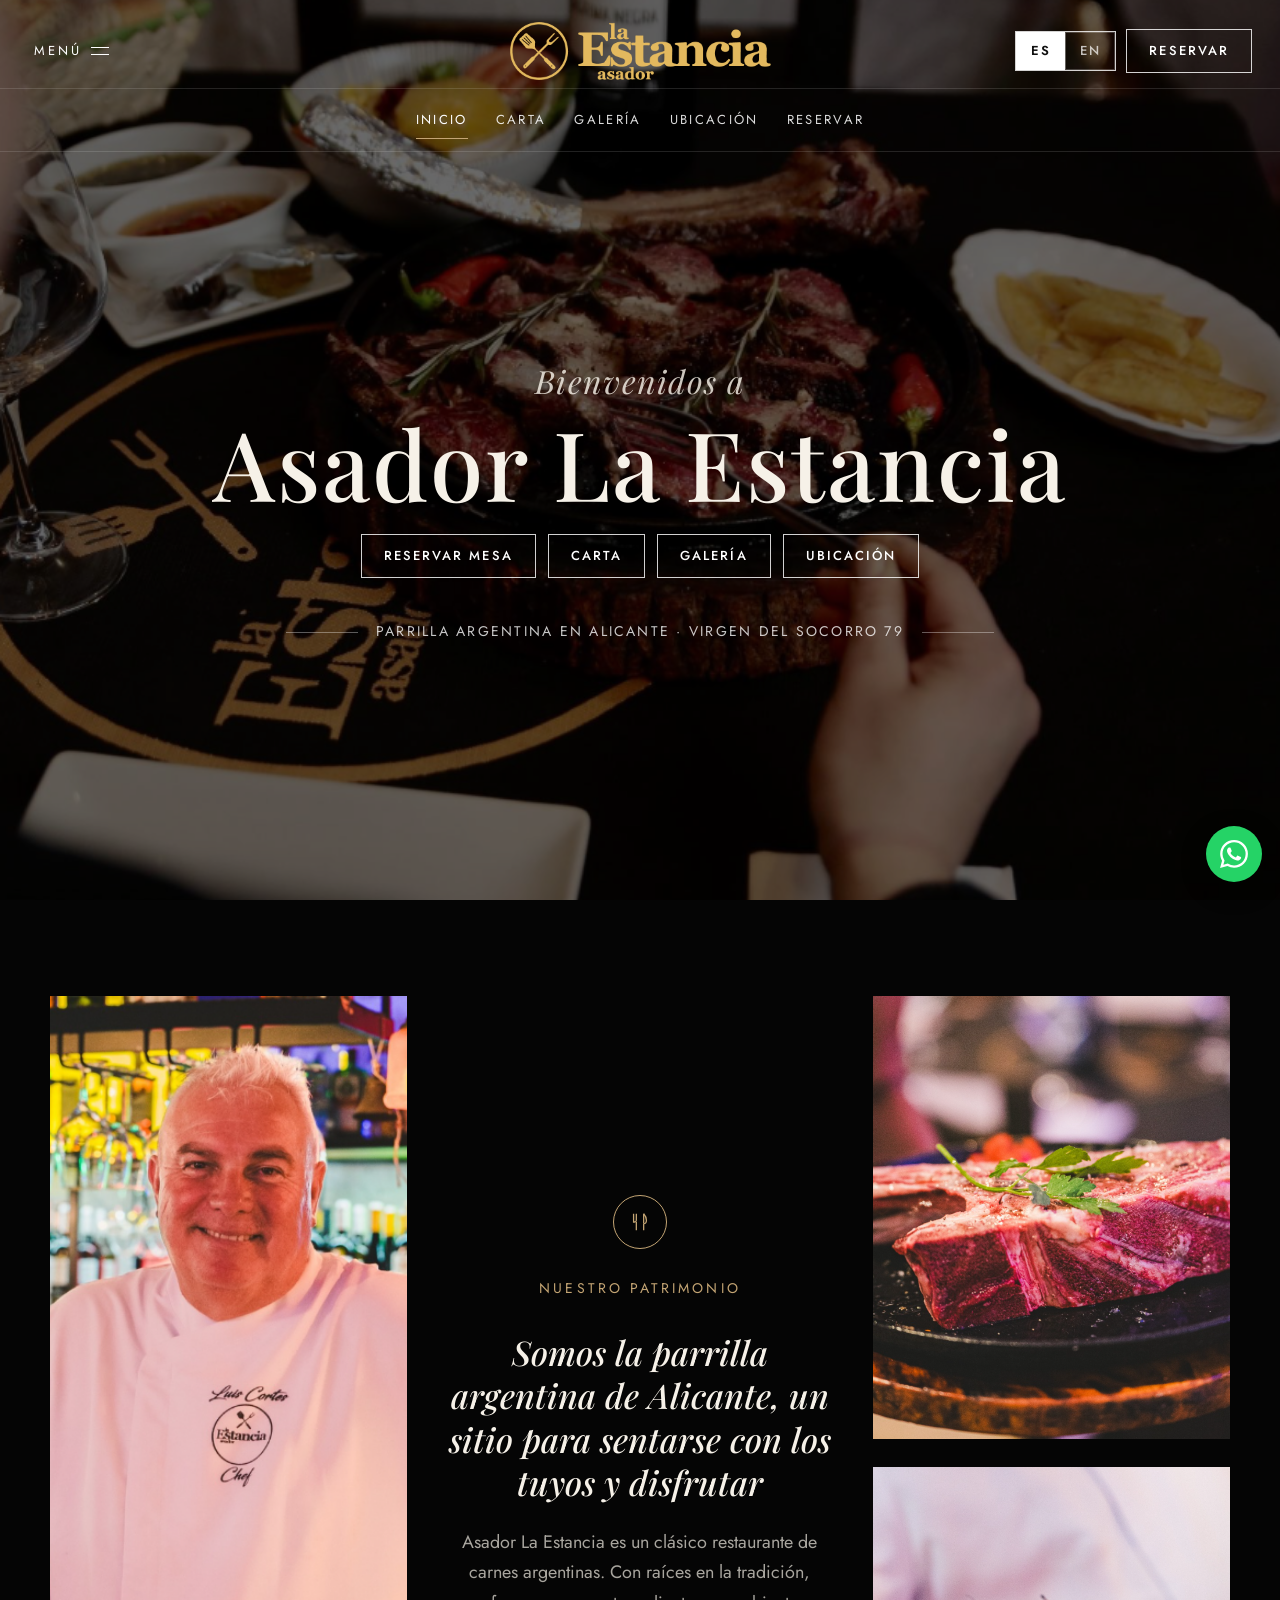
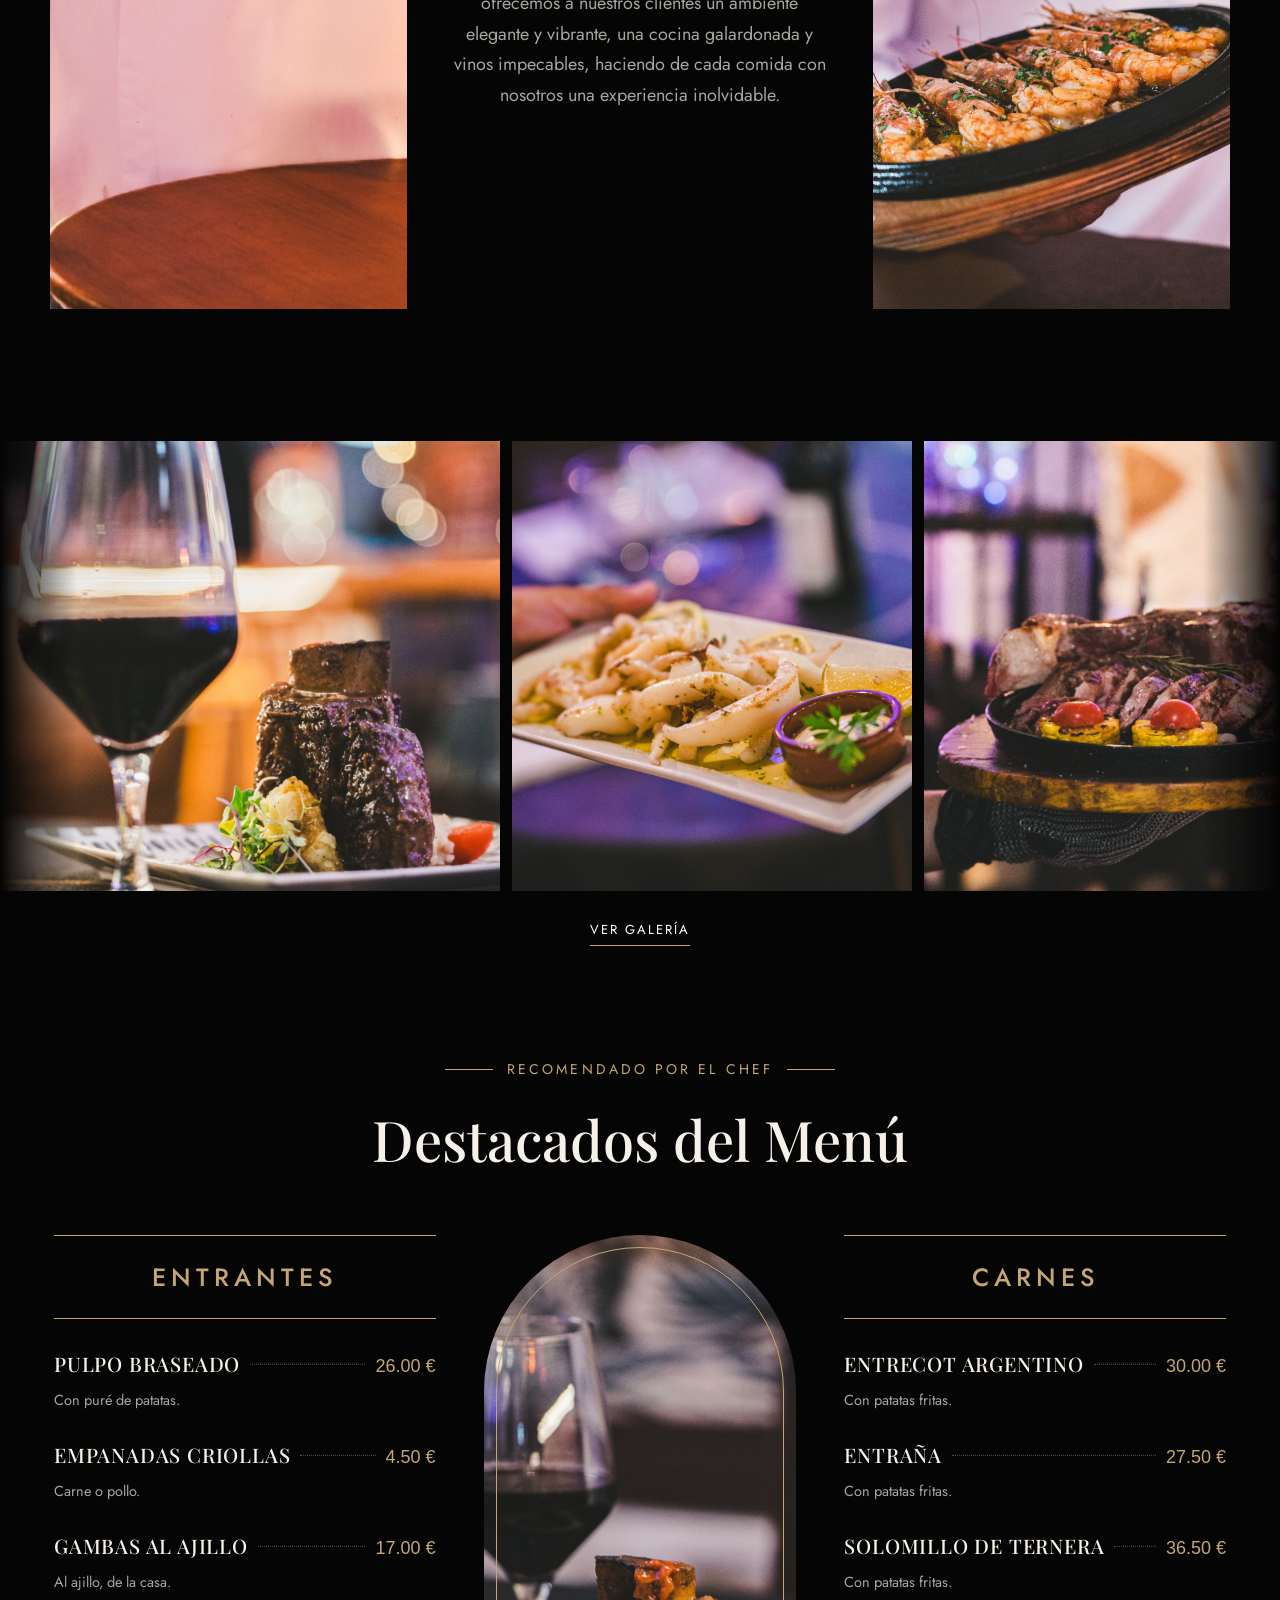
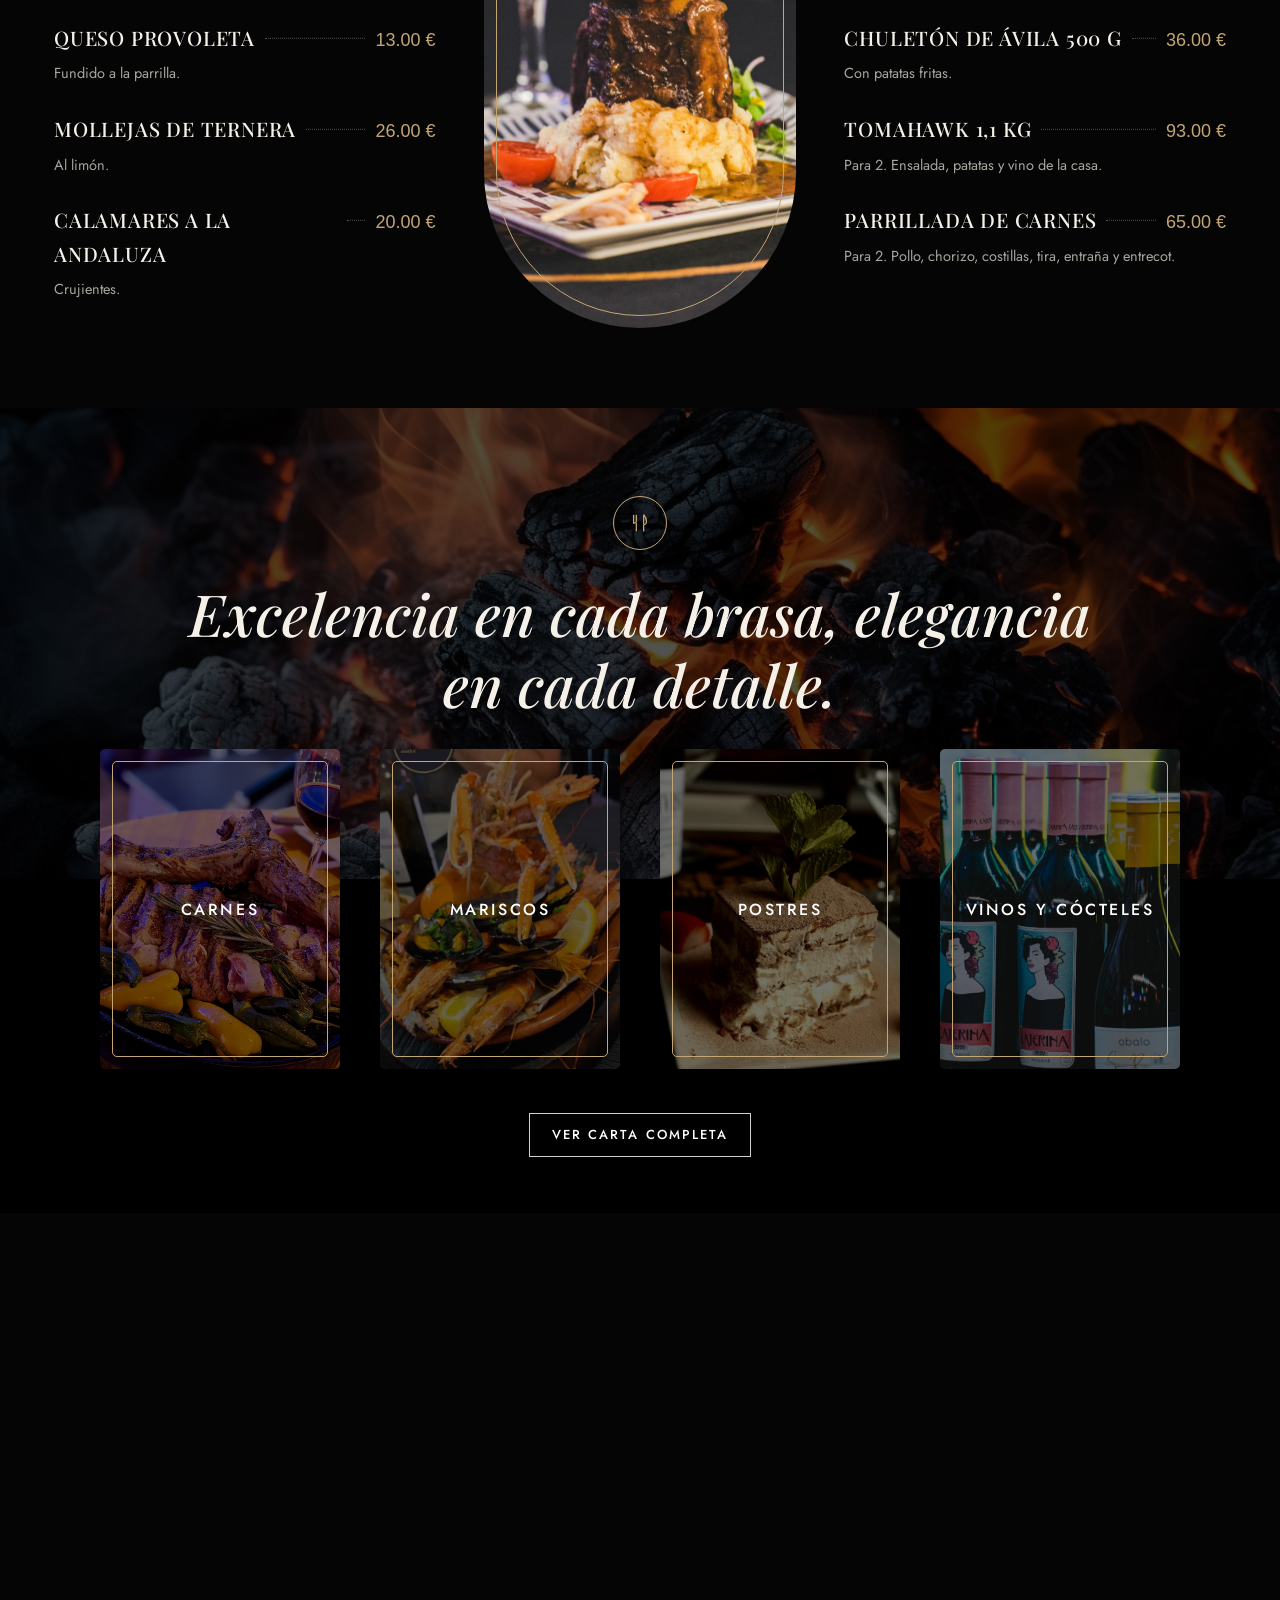
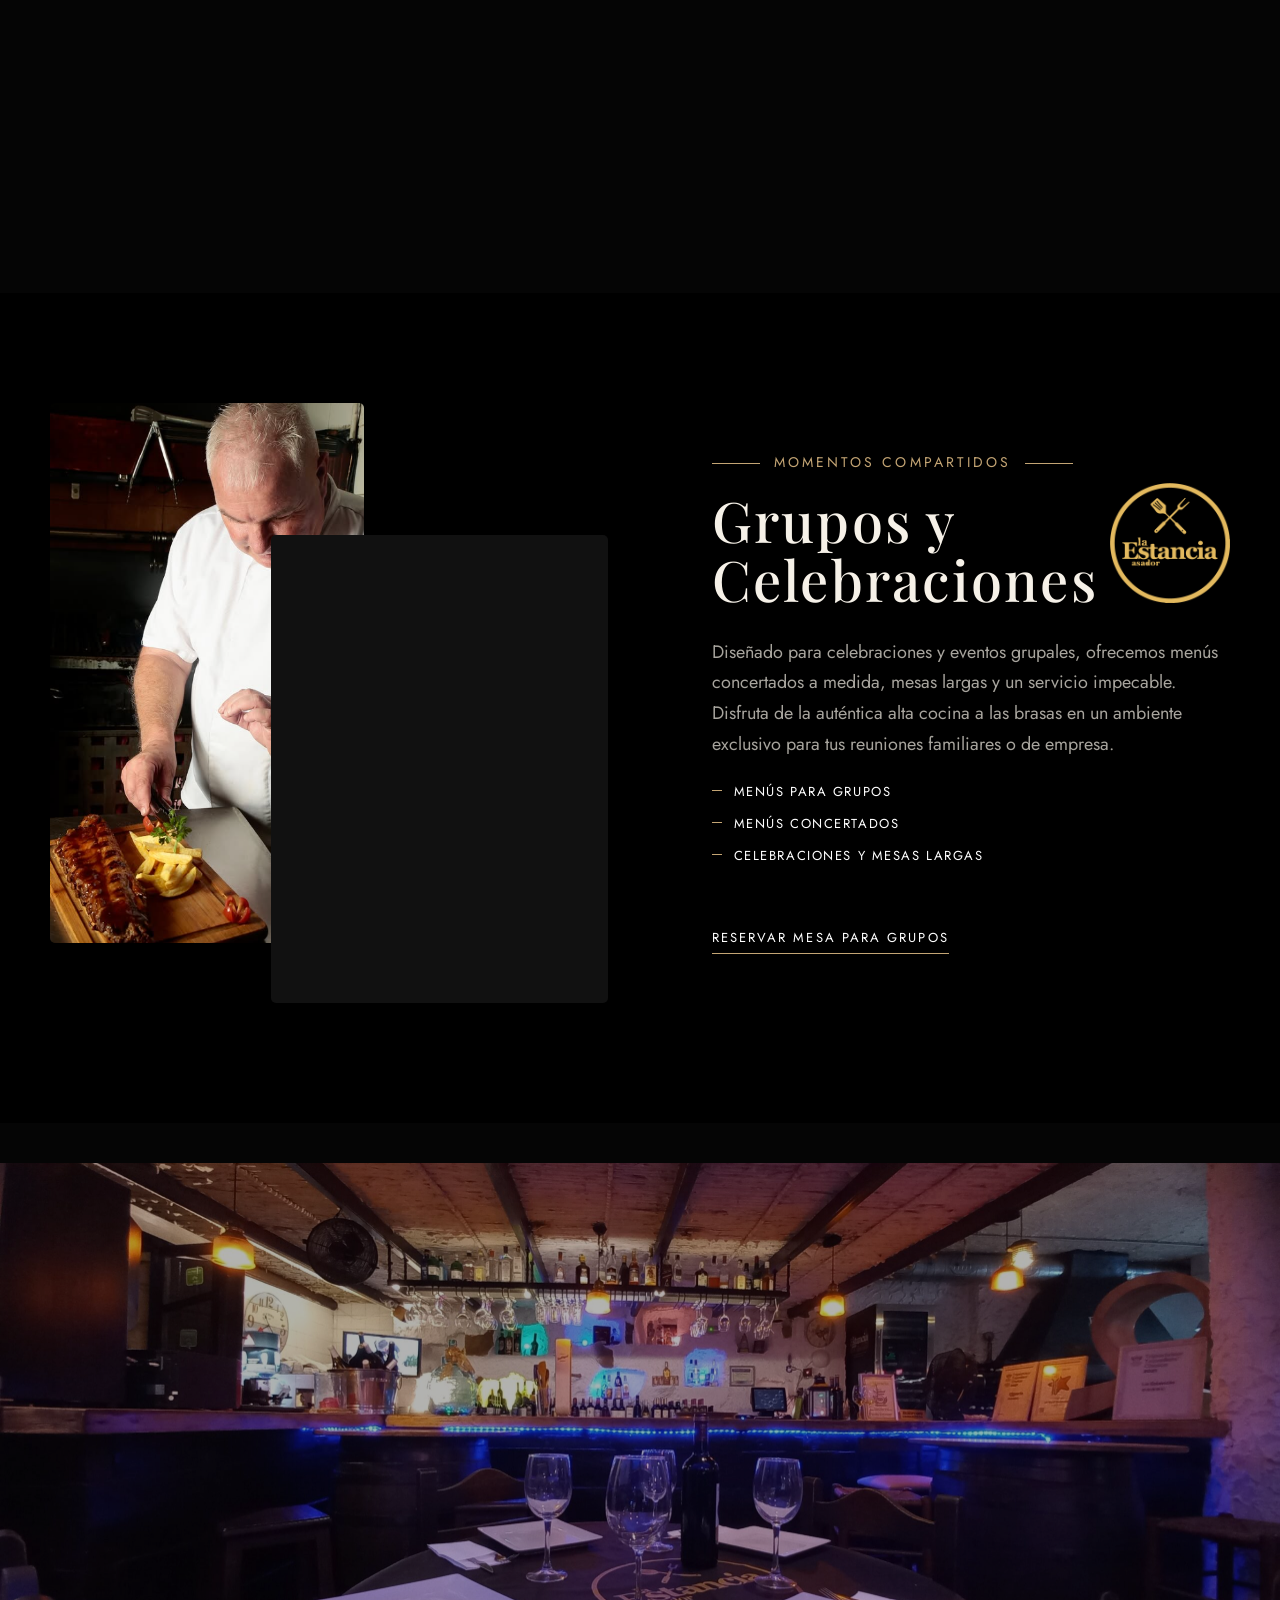
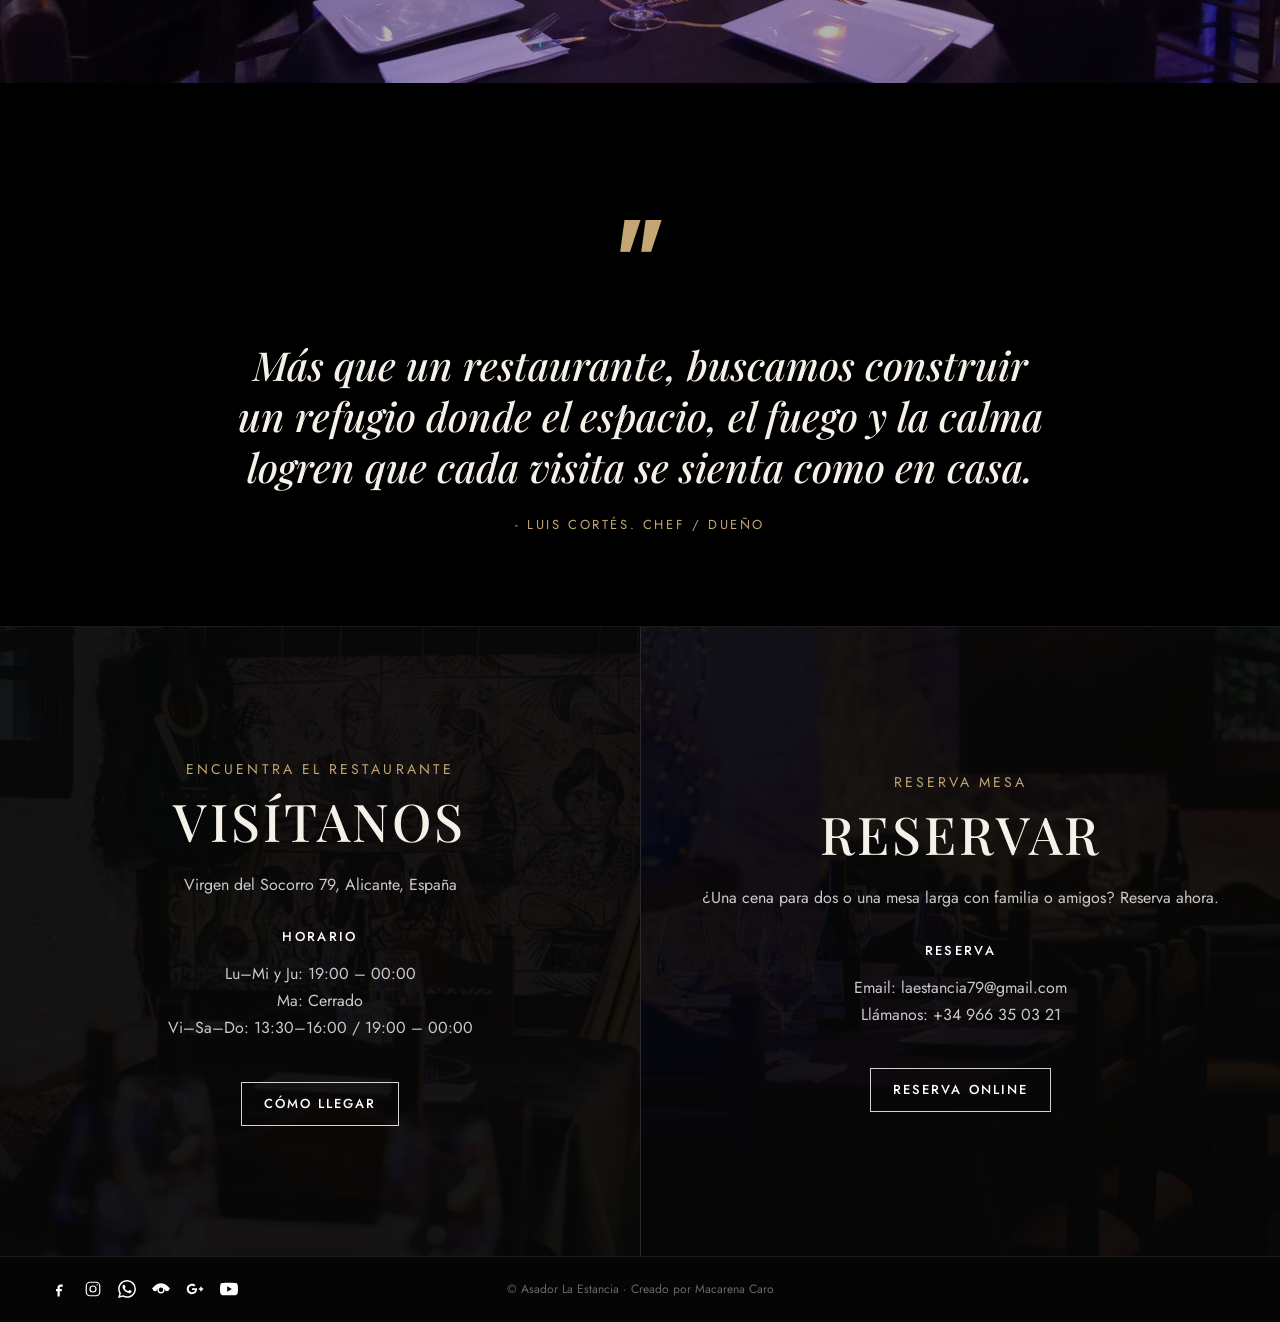
==== commit e2b052f4: "navbar, carta" ====
--- a/index.html
+++ b/index.html
@@ -293,65 +293,8 @@
       </div>
     </section>
 
-<!--
-    <section class="mosaic">
-      <a class="tile dark" href="carta.html">
-        <div class="copy">
-          <small data-tile="from">De la casa</small>
-          <h3 data-tile="menu">Carta</h3>
-          <span class="more" data-tile="viewMenu">Ver menú</span>
-        </div>
-      </a>
-      <a class="tile photo tall" href="galeria.html">
-        <img src="assets/images/feast.jpg" alt="Parrillada de La Estancia">
-        <div class="copy">
-          <small data-tile="grill">Parrilla</small>
-          <h3 data-tile="meats">Carnes</h3>
-          <span class="more" data-tile="viewDishes">Ver platos</span>
-        </div>
-      </a>
-      <a class="tile dark" href="carta.html#pescados">
-        <div class="copy">
-          <small data-tile="sea">También el mar</small>
-          <h3 data-tile="seafood">Mariscos</h3>
-          <span class="more" data-tile="viewCarta">Ver carta</span>
-        </div>
-      </a>
-      <a class="tile photo" href="galeria.html">
-        <img src="assets/images/gallery/ember.jpg" alt="Brasa del asador">
-      </a>
-      <a class="tile photo" href="galeria.html">
-        <img src="assets/images/gallery/grill.jpg" alt="Parrilla">
-      </a>
-      <a class="tile photo" href="carta.html#postres">
-        <img src="assets/images/panqueques.jpg" alt="Panqueque con helado">
-        <div class="copy">
-          <small data-tile="end">El final</small>
-          <h3 data-tile="desserts">Postres</h3>
-        </div>
-      </a>
-      <a class="tile dark" href="reservas.html">
-        <div class="copy">
-          <small data-tile="long">Mesas largas</small>
-          <h3 data-tile="celebrate">Celebrar</h3>
-          <span class="more" data-tile="book">Reservar</span>
-        </div>
-      </a>
-    </section>
--->
     <section class="cta-band cta-band2">
       <img src="assets/images/evento.jpg" alt="La estancia">
-      <!--<div class="inner">
-        <div class="gold-icon" aria-hidden="true">
-          <svg viewBox="0 0 24 24" fill="none" stroke="currentColor" stroke-width="1.4">
-            <path d="M12 21s7-5.4 7-11a7 7 0 1 0-14 0c0 5.6 7 11 7 11z" />
-            <circle cx="12" cy="10" r="2.2" />
-          </svg>
-        </div>
-        <h2 data-copy="cta">Una sola casa. La brasa, el vino y la mesa, en el centro de Alicante.</h2>
-        <p data-copy="beach">Virgen del Socorro 79, a un paso de la playa.</p>
-        <a class="btn-ghost" href="contacto.html" data-i18n="howTo">Cómo llegar</a>
-      </div>-->
     </section>
 
     <section class="quote-block">
--- a/css/style.css
+++ b/css/style.css
@@ -48,6 +48,7 @@
   .intro-photo img { transform: none; transition: none; }
   .lookbook-track { animation: none; }
   .lookbook-rail { overflow-x: auto; mask-image: none; }
+  .tabs { scroll-behavior: auto; }
   .lookbook-set[aria-hidden="true"] { display: none; }
   .header-nav a::after,
   .nav-drawer a::after,
@@ -1334,19 +1335,57 @@
 .menu-page { padding: 56px 0 100px; }
 
 .menu-tools {
+  position: sticky;
+  top: var(--header-h);
+  z-index: 25;
   display: flex;
   justify-content: space-between;
   gap: 16px;
   align-items: center;
-  flex-wrap: wrap;
-  margin-bottom: 28px;
+  margin: 0 -8px 28px;
+  padding: 10px 8px 12px;
+  background: var(--bg);
+  border-bottom: 1px solid rgba(255, 255, 255, 0.08);
+  box-shadow: 0 16px 24px -20px rgba(0, 0, 0, 0.8);
+}
+
+.menu-tabs {
+  position: relative;
+  min-width: 0;
+  width: 100%;
 }
 
 .tabs {
   display: flex;
   gap: 8px;
-  overflow: auto;
-  padding-bottom: 4px;
+  overflow-x: auto;
+  overflow-y: hidden;
+  flex-wrap: nowrap;
+  padding: 2px 2px 4px;
+  scrollbar-width: none;
+  -ms-overflow-style: none;
+  overscroll-behavior-x: contain;
+  touch-action: pan-x;
+  scroll-behavior: smooth;
+  mask-image: linear-gradient(90deg, #000, #000);
+  -webkit-mask-image: linear-gradient(90deg, #000, #000);
+}
+
+.tabs::-webkit-scrollbar { display: none; }
+
+.menu-tabs[data-overflow-start] .tabs {
+  mask-image: linear-gradient(90deg, transparent, #000 36px, #000 100%);
+  -webkit-mask-image: linear-gradient(90deg, transparent, #000 36px, #000 100%);
+}
+
+.menu-tabs[data-overflow-end] .tabs {
+  mask-image: linear-gradient(90deg, #000 0, #000 calc(100% - 36px), transparent);
+  -webkit-mask-image: linear-gradient(90deg, #000 0, #000 calc(100% - 36px), transparent);
+}
+
+.menu-tabs[data-overflow-start][data-overflow-end] .tabs {
+  mask-image: linear-gradient(90deg, transparent, #000 36px, #000 calc(100% - 36px), transparent);
+  -webkit-mask-image: linear-gradient(90deg, transparent, #000 36px, #000 calc(100% - 36px), transparent);
 }
 
 .tabs button,
@@ -1358,12 +1397,54 @@
   text-transform: uppercase;
   font-size: 13px;
   color: var(--muted);
+  flex: 0 0 auto;
+  white-space: nowrap;
 }
 
 .tabs button.is-active,
 .lang-toggle:not(.header-lang) button.is-active {
   border-color: #fff;
   color: #fff;
+}
+
+.menu-tabs-arrow {
+  position: absolute;
+  top: 50%;
+  z-index: 2;
+  display: grid;
+  place-items: center;
+  width: 34px;
+  height: 34px;
+  border-radius: 50%;
+  border: 1px solid rgba(255, 255, 255, 0.28);
+  background: rgba(12, 12, 12, 0.94);
+  color: var(--gold);
+  transform: translateY(-50%);
+  opacity: 0;
+  pointer-events: none;
+  transition: opacity 0.2s ease, background 0.2s ease, color 0.2s ease, border-color 0.2s ease;
+}
+
+.menu-tabs-arrow.is-start { left: 0; }
+.menu-tabs-arrow.is-end { right: 0; }
+
+.menu-tabs[data-overflow-start] .menu-tabs-arrow.is-start,
+.menu-tabs[data-overflow-end] .menu-tabs-arrow.is-end {
+  opacity: 1;
+  pointer-events: auto;
+}
+
+.menu-tabs-arrow:hover,
+.menu-tabs-arrow:focus-visible {
+  background: #fff;
+  color: #111;
+  border-color: #fff;
+}
+
+.menu-tabs-arrow svg {
+  width: 16px;
+  height: 16px;
+  display: block;
 }
 
 .legend {
@@ -1383,7 +1464,7 @@
 
 .menu-section {
   margin: 0 0 64px;
-  scroll-margin-top: 160px;
+  scroll-margin-top: calc(var(--header-h) + var(--tabs-h, 64px) + 8px);
 }
 
 .menu-section h2 {
@@ -1411,12 +1492,70 @@
   gap: 8px 56px;
 }
 
-.menu-section h3 {
+.menu-section h3,
+.menu-group-title {
   grid-column: 1 / -1;
-  margin: 18px 0 8px;
-  font-family: var(--serif);
-  font-size: 22px;
+  display: flex;
+  align-items: center;
+  gap: 12px;
+  margin: 28px 0 14px;
+  padding: 10px 14px;
+  font-family: var(--sans);
+  font-size: 12px;
   font-weight: 500;
+  letter-spacing: 0.2em;
+  text-transform: uppercase;
+  color: var(--gold);
+  background: rgba(196, 165, 116, 0.1);
+  border: 1px solid rgba(196, 165, 116, 0.24);
+}
+
+.menu-grid > h3:first-child,
+.menu-grid > .menu-group-title:first-child {
+  margin-top: 0;
+}
+
+.menu-group-title::before {
+  content: "";
+  width: 9px;
+  height: 9px;
+  border-radius: 50%;
+  flex: 0 0 auto;
+  background: var(--gold);
+  box-shadow: 0 0 0 3px rgba(196, 165, 116, 0.2);
+}
+
+.menu-group-title[data-group="Tinto argentino"]::before,
+.menu-group-title[data-group="Rioja"]::before,
+.menu-group-title[data-group="Ribera del Duero"]::before,
+.menu-group-title[data-group="Alicante"]::before {
+  background: #9a3240;
+  box-shadow: 0 0 0 3px rgba(154, 50, 64, 0.28);
+}
+
+.menu-group-title[data-group="Blancos"]::before {
+  background: #e4d4a4;
+  box-shadow: 0 0 0 3px rgba(228, 212, 164, 0.28);
+}
+
+.menu-group-title[data-group="Rosado"]::before {
+  background: #d9899a;
+  box-shadow: 0 0 0 3px rgba(217, 137, 154, 0.28);
+}
+
+.menu-group-title[data-group="Cava y cócteles"]::before {
+  background: #c9b07a;
+  box-shadow: 0 0 0 3px rgba(201, 176, 122, 0.28);
+}
+
+.menu-group-title[data-group="Cervezas"]::before {
+  background: #c47a2c;
+  box-shadow: 0 0 0 3px rgba(196, 122, 44, 0.28);
+}
+
+.menu-group-title[data-group="Cafés"]::before {
+  background: #6b4330;
+  box-shadow: 0 0 0 3px rgba(107, 67, 48, 0.28);
 }
 
 /* Contact / booking */
@@ -1687,6 +1826,7 @@
 .footer-socials {
   display: flex;
   align-items: center;
+  flex-wrap: wrap;
   gap: 16px;
 }
 
@@ -1780,7 +1920,7 @@
   }
 
   .site-footer{
-    height: 80vh;
+    height: 90vh;
   }
   .menu-grid,
   .split { grid-template-columns: 1fr; }
@@ -1882,3 +2022,10 @@
   .gallery-grid .wide img { height: 260px; }
 
 }
+
+@media (max-width: 480px) {
+  .header-top {
+    grid-template-columns: 1fr auto;
+  }
+  .brand { display: none; }
+}
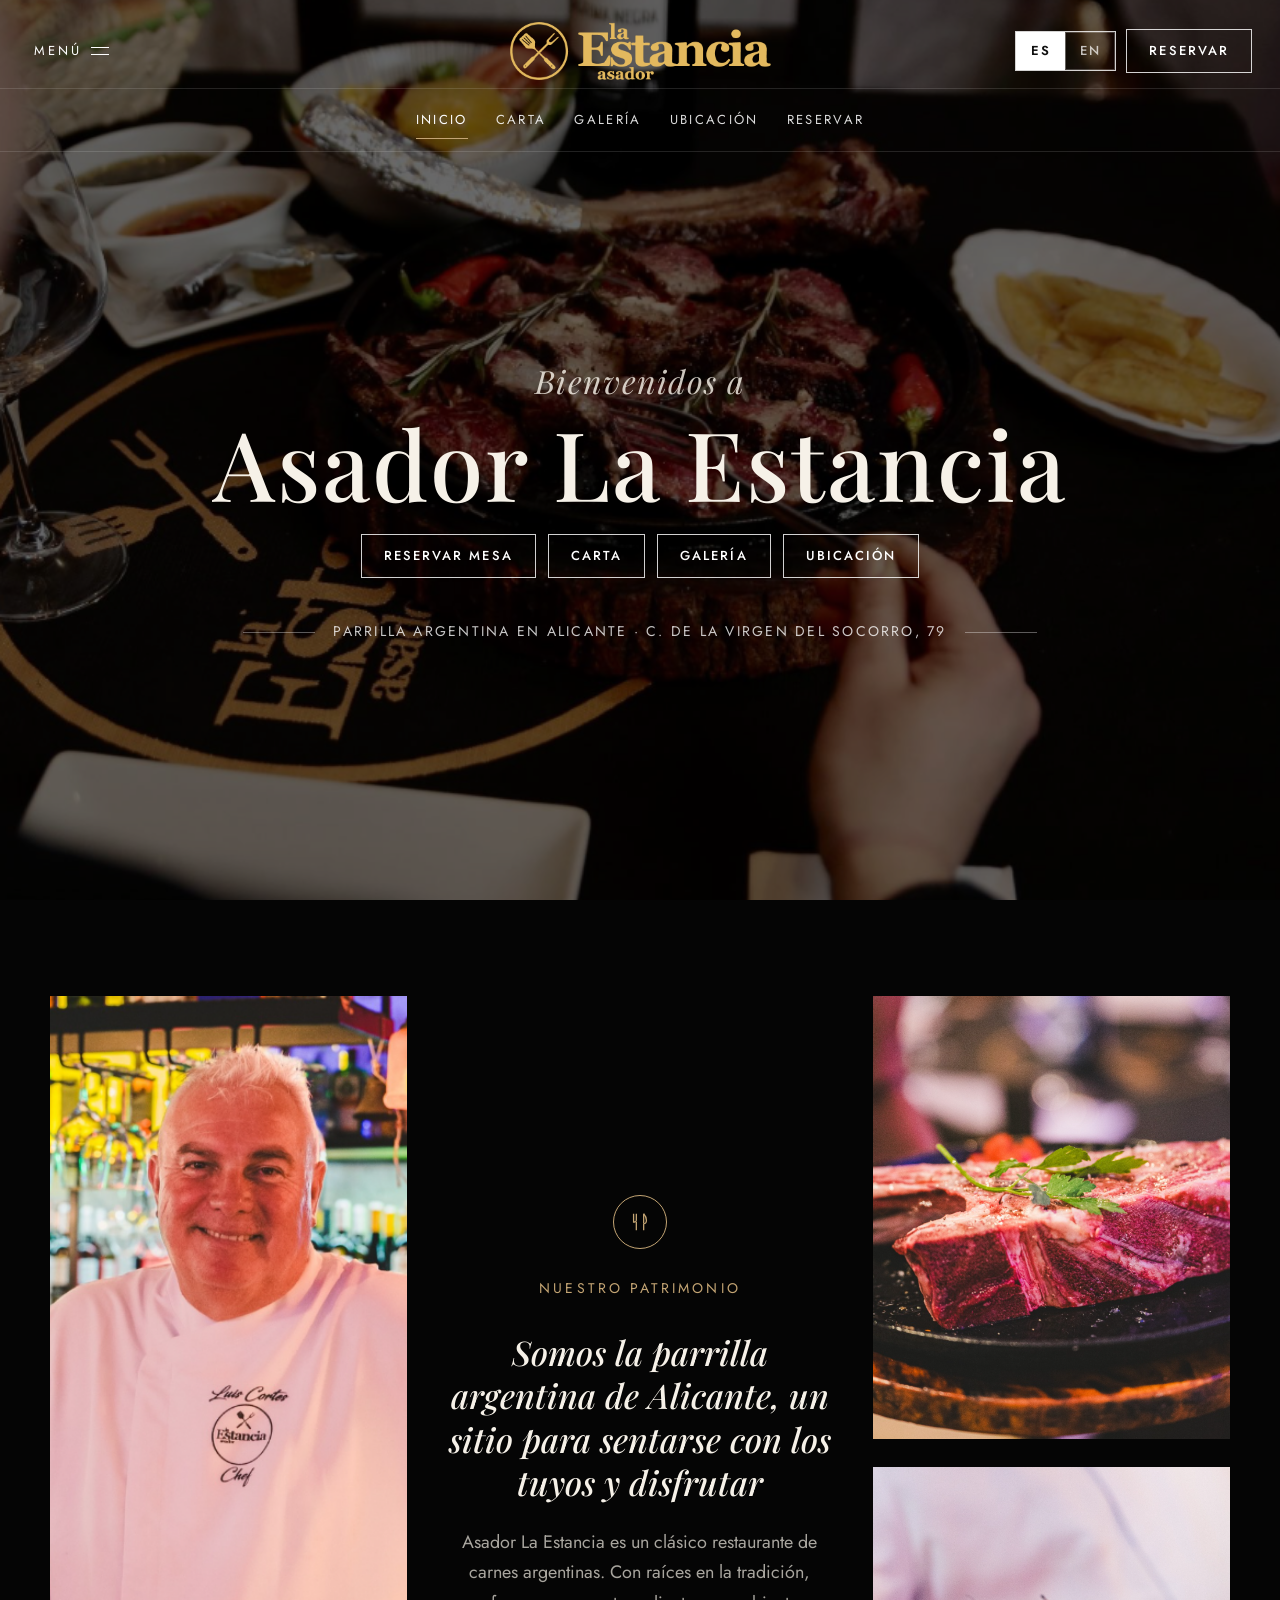
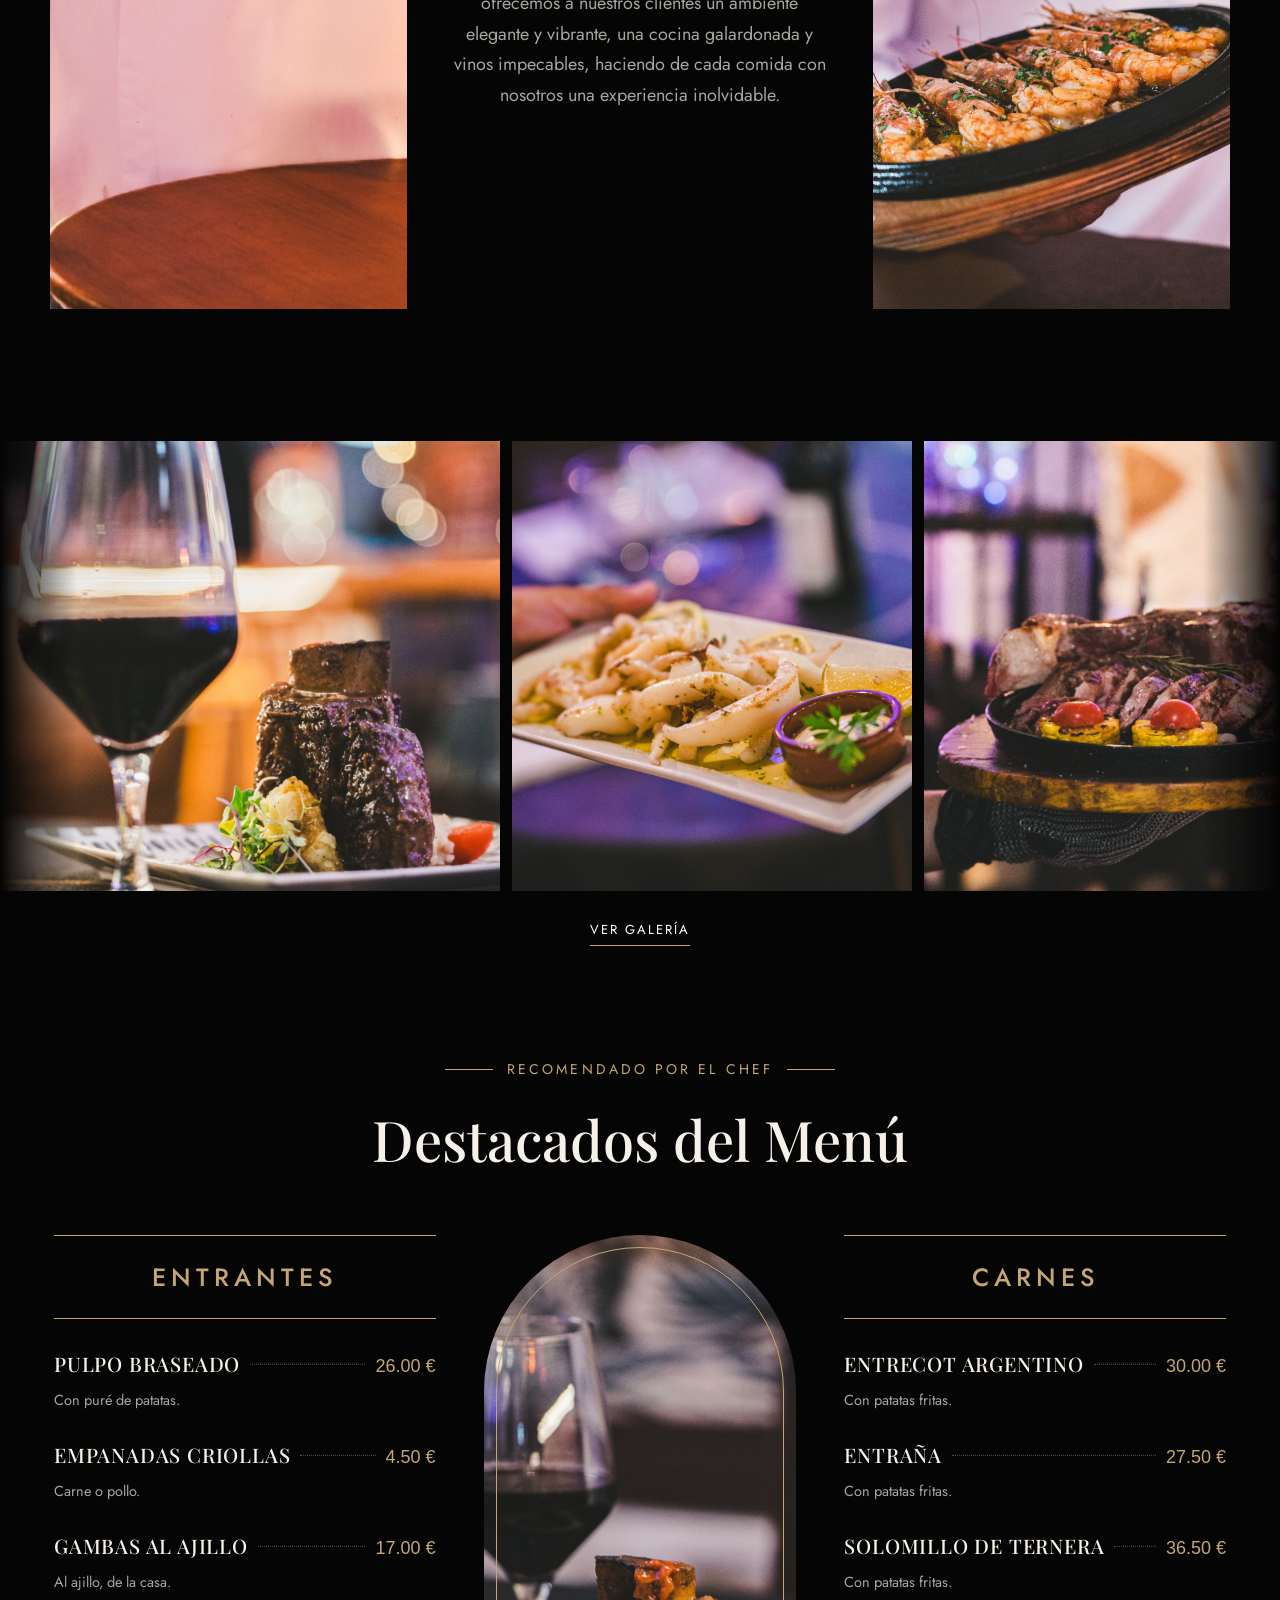
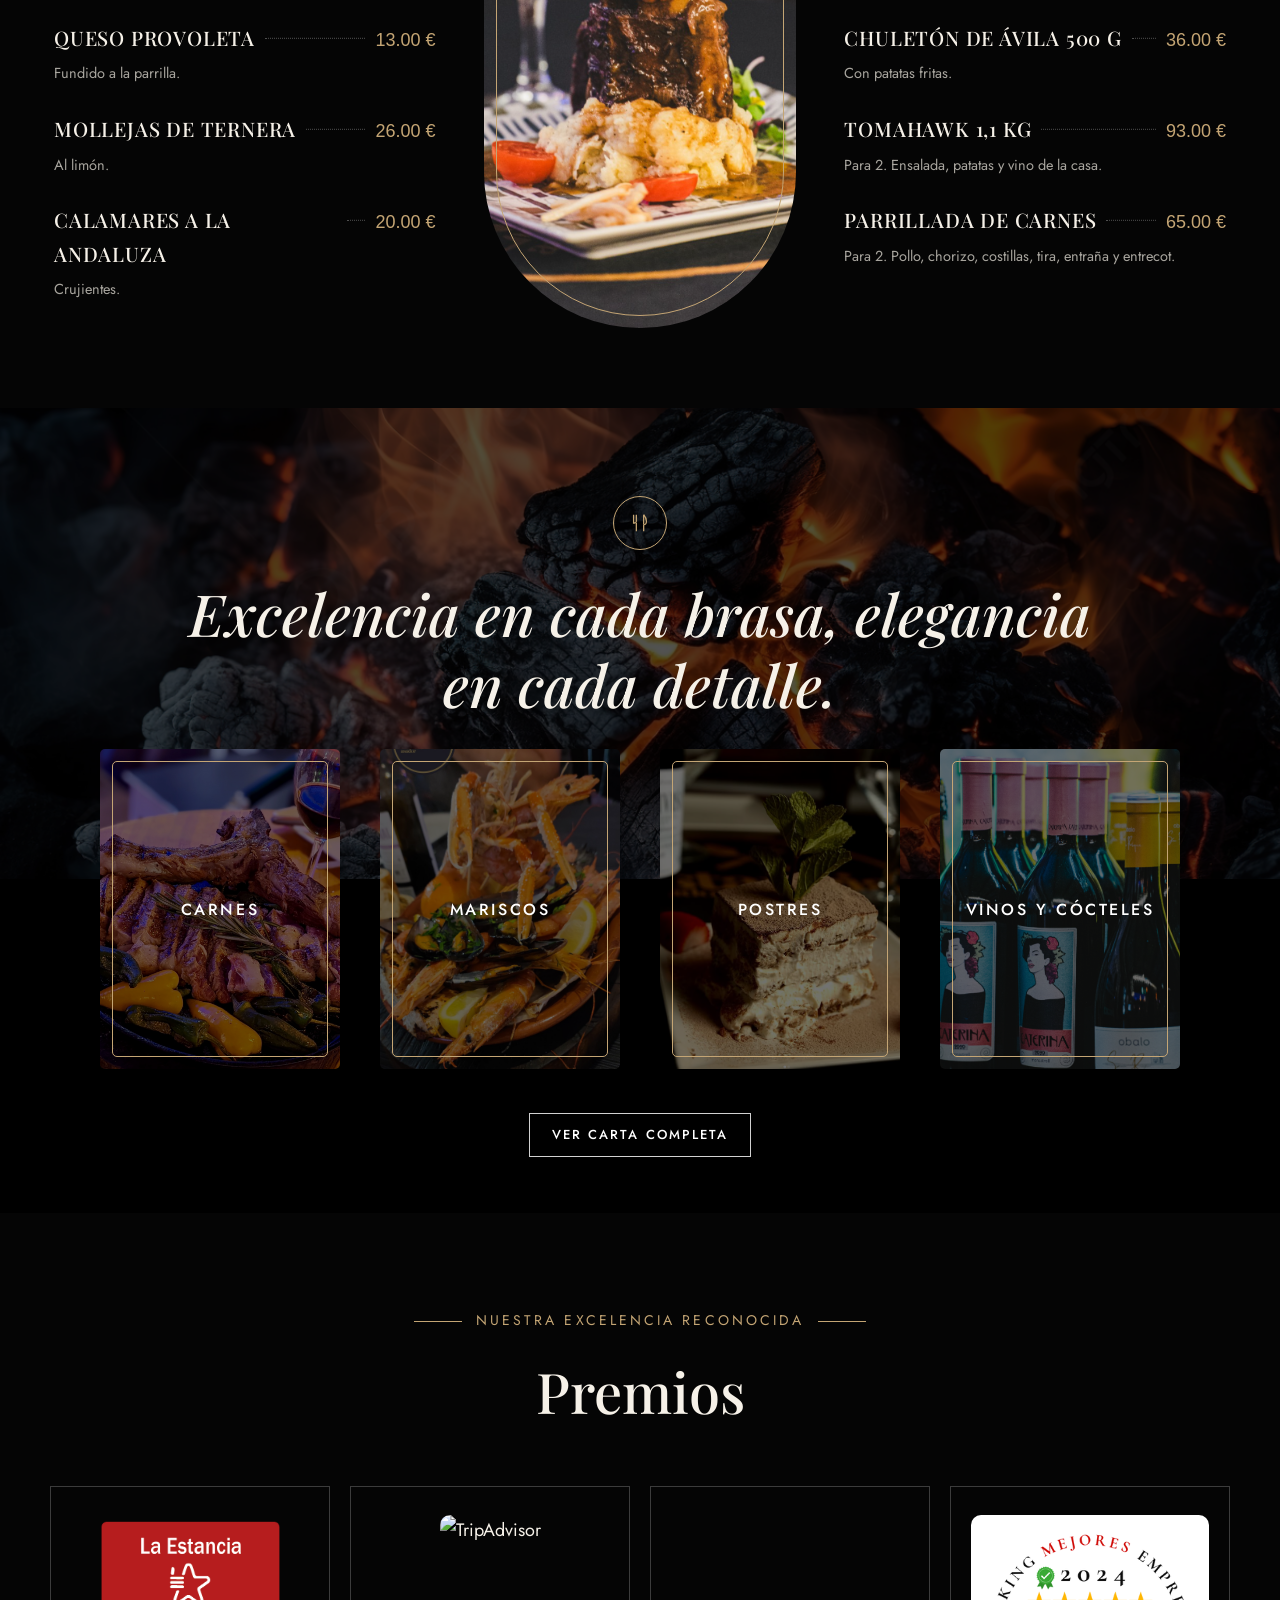
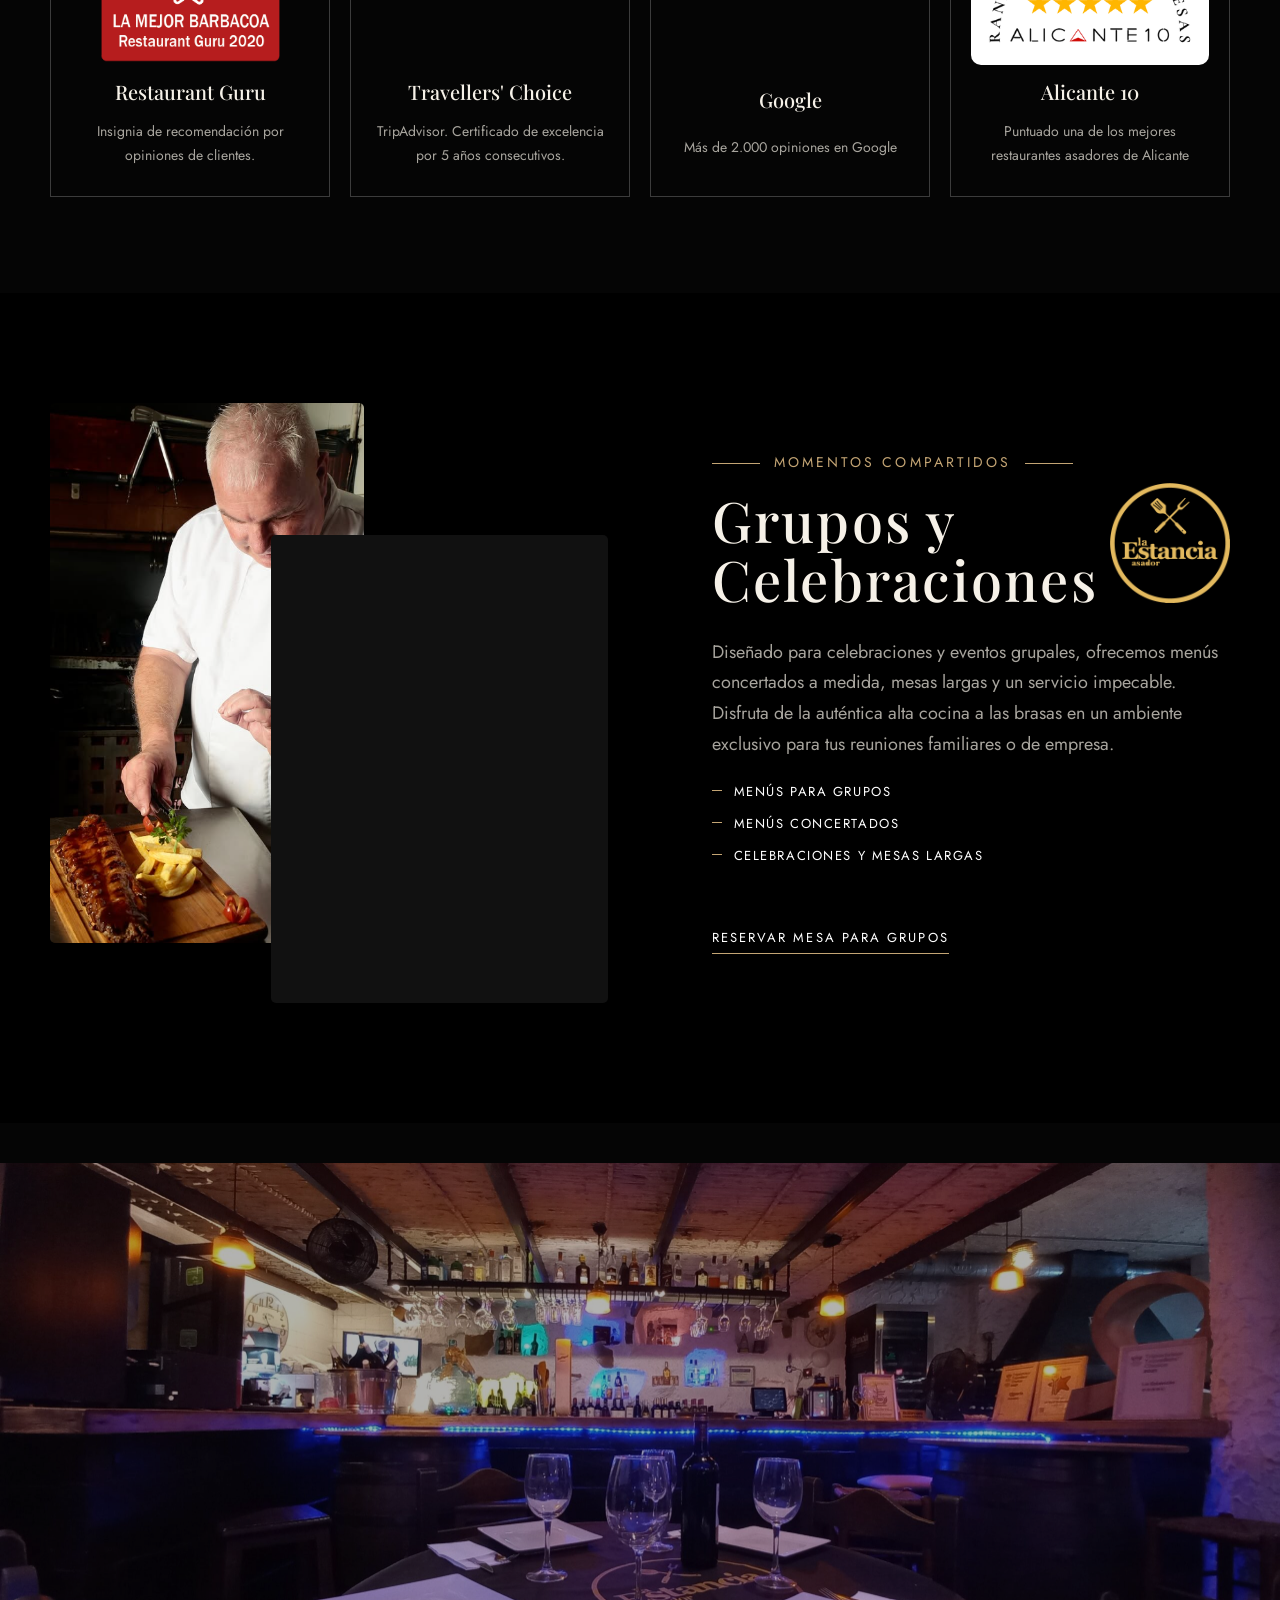
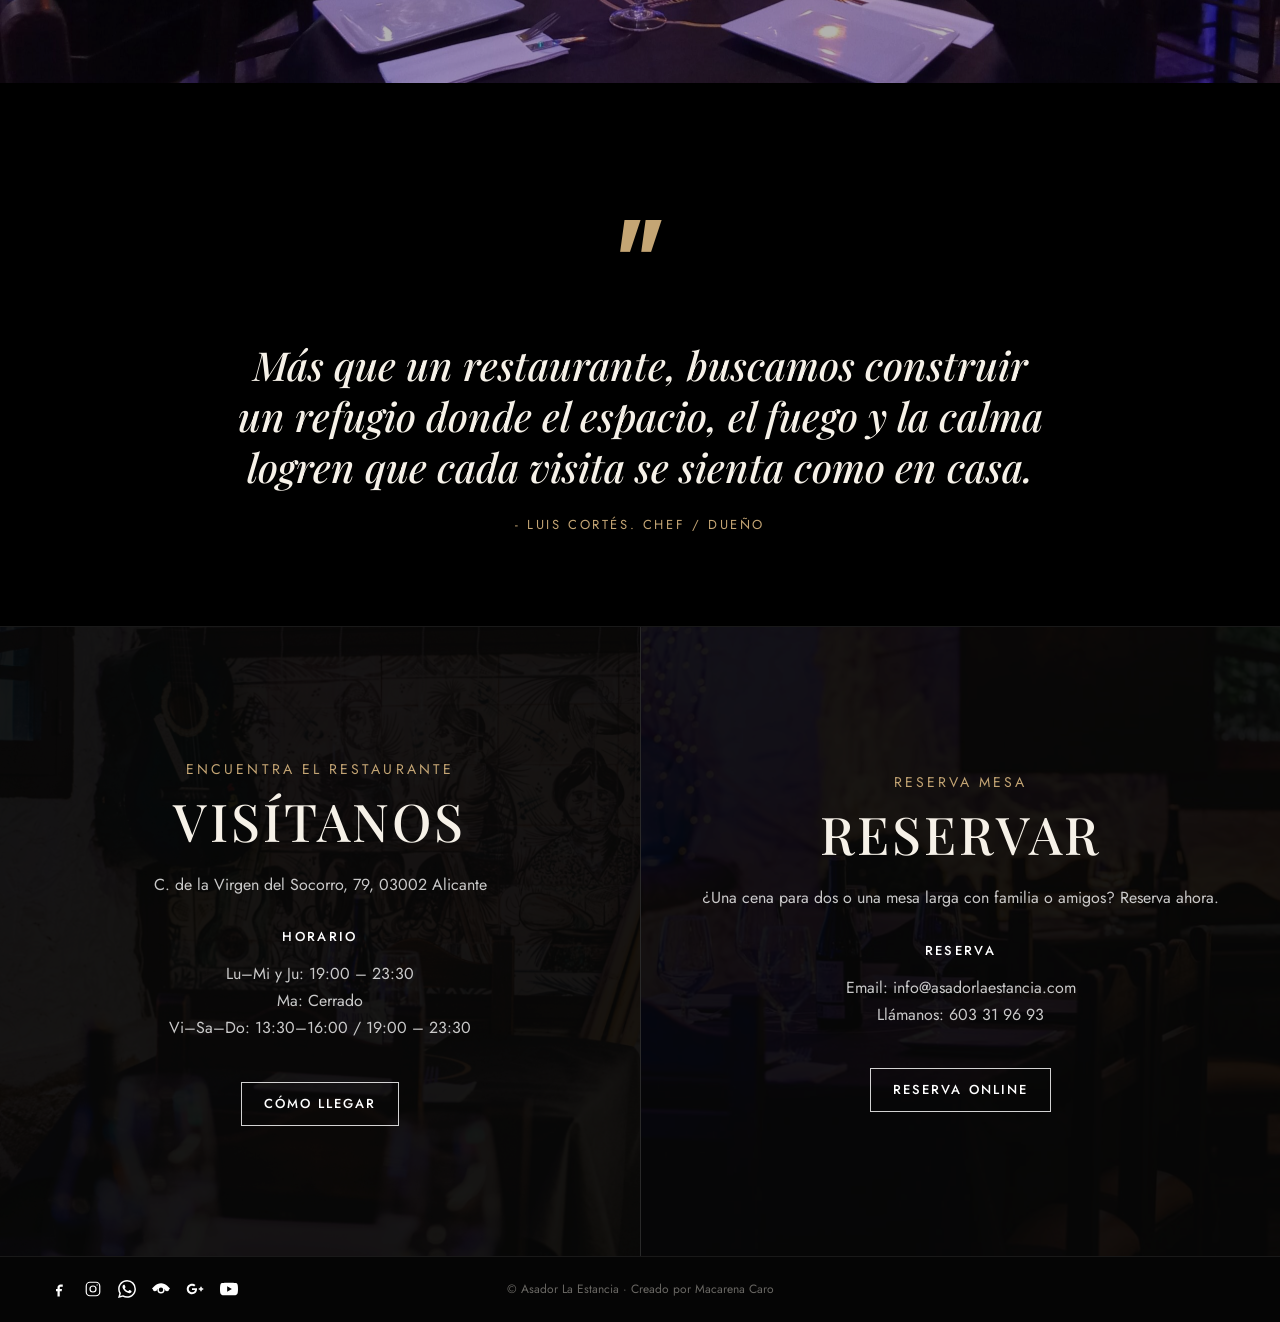
==== commit 8d99d070: "Reservar" ====
--- a/index.html
+++ b/index.html
@@ -6,7 +6,7 @@
   <meta name="viewport" content="width=device-width, initial-scale=1">
   <title>Asador La Estancia · Parrilla argentina en Alicante</title>
   <meta name="description"
-    content="Asador argentino en Alicante. Carnes a la brasa, mariscos y carta de vinos. Reserva mesa en Virgen del Socorro 79.">
+    content="Asador argentino en Alicante. Carnes a la brasa, mariscos y carta de vinos. Reserva mesa en C. de la Virgen del Socorro, 79, 03002 Alicante.">
   <link rel="icon" href="assets/images/brand/icon.png">
   <link rel="preconnect" href="https://fonts.googleapis.com">
   <link rel="preconnect" href="https://fonts.gstatic.com" crossorigin>
@@ -37,7 +37,7 @@
           <a class="btn-ghost" href="galeria.html" data-i18n="nav.galeria">Galería</a>
           <a class="btn-ghost" href="contacto.html" data-i18n="nav.contacto">La casa</a>
         </div>
-        <p class="hero-note" data-copy="note">Parrilla argentina en Alicante · Virgen del Socorro 79</p>
+        <p class="hero-note" data-copy="note">Parrilla argentina en Alicante · C. de la Virgen del Socorro, 79</p>
       </div>
     </section>
 
--- a/css/style.css
+++ b/css/style.css
@@ -381,6 +381,10 @@
   filter: brightness(0.42) saturate(0.92);
 }
 
+body[data-page="contacto"] .page-hero img.hero-bg {
+  filter: grayscale(1) brightness(0.42);
+}
+
 .hero-slides .hero-bg {
   opacity: 0;
   transform: scale(1);
@@ -1330,6 +1334,189 @@
 
 .gallery-grid .wide { grid-column: span 2; }
 .gallery-grid .wide img { height: 420px; }
+
+.gallery-page {
+  padding: 36px 0 100px;
+  scroll-margin-top: var(--header-h);
+}
+
+.gallery-block {
+  margin: 0 0 72px;
+  scroll-margin-top: calc(var(--header-h) + var(--tabs-h, 64px) + 12px);
+  transition: opacity 0.45s ease, transform 0.45s ease;
+}
+
+.gallery-block-head {
+  display: flex;
+  align-items: baseline;
+  gap: 18px;
+  margin: 0 0 22px;
+}
+
+.gallery-block-head p {
+  margin: 0;
+  color: var(--gold);
+  letter-spacing: 0.2em;
+  font-size: 13px;
+  font-weight: 500;
+}
+
+.gallery-block-head h2 {
+  margin: 0;
+  font-family: var(--serif);
+  font-size: clamp(28px, 4vw, 44px);
+  font-weight: 500;
+}
+
+.gallery-board {
+  display: grid;
+  grid-template-columns: repeat(12, 1fr);
+  gap: 10px;
+}
+
+.gallery-card {
+  grid-column: span 4;
+  position: relative;
+  display: block;
+  margin: 0;
+  padding: 0;
+  border: 0;
+  overflow: hidden;
+  background: #111;
+  cursor: zoom-in;
+}
+
+.gallery-card.is-wide { grid-column: span 8; }
+
+.gallery-card img {
+  width: 100%;
+  height: 360px;
+  object-fit: cover;
+  display: block;
+  transition: transform 0.7s cubic-bezier(0.22, 1, 0.36, 1), filter 0.4s ease;
+}
+
+.gallery-card.is-wide img { height: 460px; }
+
+.gallery-card:hover img,
+.gallery-card:focus-visible img {
+  transform: scale(1.06);
+  filter: brightness(0.7);
+}
+
+.gallery-card-meta {
+  position: absolute;
+  inset: auto 0 0;
+  padding: 32px 18px 16px;
+  background: linear-gradient(transparent, rgba(0, 0, 0, 0.8));
+  color: #fff;
+  letter-spacing: 0.14em;
+  text-transform: uppercase;
+  font-size: 12px;
+  text-align: left;
+  opacity: 0;
+  transform: translateY(10px);
+  transition: opacity 0.35s ease, transform 0.35s ease;
+}
+
+.gallery-card:hover .gallery-card-meta,
+.gallery-card:focus-visible .gallery-card-meta {
+  opacity: 1;
+  transform: none;
+}
+
+body.is-lite-open { overflow: hidden; }
+
+.gallery-lite {
+  position: fixed;
+  inset: 0;
+  z-index: 80;
+  display: grid;
+  grid-template-columns: auto minmax(0, 1fr) auto;
+  align-items: center;
+  gap: 8px;
+  padding: 28px 20px;
+  background: rgba(5, 5, 5, 0.94);
+  backdrop-filter: blur(10px);
+}
+
+.gallery-lite[hidden] { display: none; }
+
+.gallery-lite-stage {
+  margin: 0;
+  min-width: 0;
+  text-align: center;
+}
+
+.gallery-lite-stage img {
+  max-width: min(1120px, 100%);
+  max-height: 78vh;
+  width: auto;
+  height: auto;
+  object-fit: contain;
+  margin: 0 auto;
+}
+
+.gallery-lite-stage figcaption {
+  margin: 16px 0 0;
+  color: var(--gold);
+  letter-spacing: 0.18em;
+  text-transform: uppercase;
+  font-size: 12px;
+}
+
+.gallery-lite-close,
+.gallery-lite-nav {
+  width: 46px;
+  height: 46px;
+  border-radius: 50%;
+  border: 1px solid rgba(255, 255, 255, 0.28);
+  background: rgba(12, 12, 12, 0.88);
+  color: var(--gold);
+  position: relative;
+}
+
+.gallery-lite-close {
+  position: absolute;
+  top: 18px;
+  right: 18px;
+}
+
+.gallery-lite-close::before,
+.gallery-lite-close::after {
+  content: "";
+  position: absolute;
+  left: 12px;
+  right: 12px;
+  top: 50%;
+  height: 1px;
+  background: currentColor;
+}
+
+.gallery-lite-close::before { transform: rotate(45deg); }
+.gallery-lite-close::after { transform: rotate(-45deg); }
+
+.gallery-lite-nav::before {
+  content: "";
+  display: block;
+  width: 10px;
+  height: 10px;
+  margin: 0 auto;
+  border-left: 1.5px solid currentColor;
+  border-bottom: 1.5px solid currentColor;
+}
+
+.gallery-lite-nav.is-prev::before { transform: rotate(45deg); }
+.gallery-lite-nav.is-next::before { transform: rotate(-135deg); }
+
+.gallery-lite-close:hover,
+.gallery-lite-nav:hover,
+.gallery-lite-close:focus-visible,
+.gallery-lite-nav:focus-visible {
+  background: #fff;
+  color: #111;
+  border-color: #fff;
+}
 
 /* Menu page */
 .menu-page { padding: 56px 0 100px; }
@@ -1674,6 +1861,13 @@
   grid-template-columns: 0.78fr 1.22fr;
 }
 
+.visit-grid.is-reserve-only,
+.visit-grid.is-reserve-only:has(.visit-col:hover),
+.visit-grid.is-reserve-only:has(.visit-col.is-active),
+.visit-grid.is-reserve-only:has(.visit-col:focus-visible) {
+  grid-template-columns: 1fr;
+}
+
 .visit-col {
   position: relative;
   isolation: isolate;
@@ -1711,6 +1905,13 @@
   z-index: -2;
 }
 
+.visit-col.menu-col::before {
+  background: url("../assets/images/reservar.png") center / cover no-repeat;
+  transform: scale(1);
+  transition: transform 0.9s cubic-bezier(0.22, 1, 0.36, 1);
+  z-index: -2;
+}
+
 .visit-col::after {
   background: rgba(5, 5, 5, 0.921);
   transition: background 0.55s ease;
@@ -1862,22 +2063,46 @@
   font-size: 12px;
 }
 
-.wa {
+.to-top {
   position: fixed;
   right: 18px;
   bottom: 18px;
   z-index: 30;
-  width: 56px;
-  height: 56px;
+  width: 52px;
+  height: 52px;
+  padding: 0;
   border-radius: 50%;
-  background: #25d366;
-  color: #fff;
+  border: 1px solid var(--gold);
+  background: rgba(10, 10, 10, 0.88);
+  color: var(--gold);
   display: grid;
   place-items: center;
-  box-shadow: 0 8px 24px rgba(0, 0, 0, 0.35);
-}
-
-.wa svg { width: 28px; height: 28px; }
+  cursor: pointer;
+  opacity: 0;
+  visibility: hidden;
+  pointer-events: none;
+  transform: translateY(10px);
+  transition: opacity 0.28s ease, transform 0.28s ease, visibility 0.28s ease, background 0.2s ease, color 0.2s ease;
+}
+
+.to-top.is-visible {
+  opacity: 1;
+  visibility: visible;
+  pointer-events: auto;
+  transform: translateY(0);
+}
+
+.to-top:hover,
+.to-top:focus-visible {
+  background: var(--gold);
+  color: #111;
+  outline: none;
+}
+
+.to-top svg {
+  width: 22px;
+  height: 22px;
+}
 
 @media (max-width: 980px) {
   .header-nav { display: none; }
@@ -1958,6 +2183,10 @@
   .tile.tall { grid-row: auto; min-height: 280px; }
   .gallery-grid { grid-template-columns: 1fr 1fr; }
   .gallery-grid .wide { grid-column: span 2; }
+  .gallery-card { grid-column: span 6; }
+  .gallery-card.is-wide { grid-column: span 12; }
+  .gallery-card img,
+  .gallery-card.is-wide img { height: 320px; }
   .split-copy { padding: 48px 24px; }
 
   .menu-split {
@@ -2020,6 +2249,21 @@
   .gallery-grid .wide { grid-column: auto; }
   .gallery-grid img,
   .gallery-grid .wide img { height: 260px; }
+  .gallery-card,
+  .gallery-card.is-wide { grid-column: span 12; }
+  .gallery-card img,
+  .gallery-card.is-wide img { height: 280px; }
+  .gallery-card-meta {
+    opacity: 1;
+    transform: none;
+  }
+  .gallery-lite {
+    grid-template-columns: 1fr;
+    grid-template-rows: auto 1fr auto;
+    justify-items: center;
+  }
+  .gallery-lite-nav.is-prev { order: 2; }
+  .gallery-lite-nav.is-next { order: 3; }
 
 }
 
